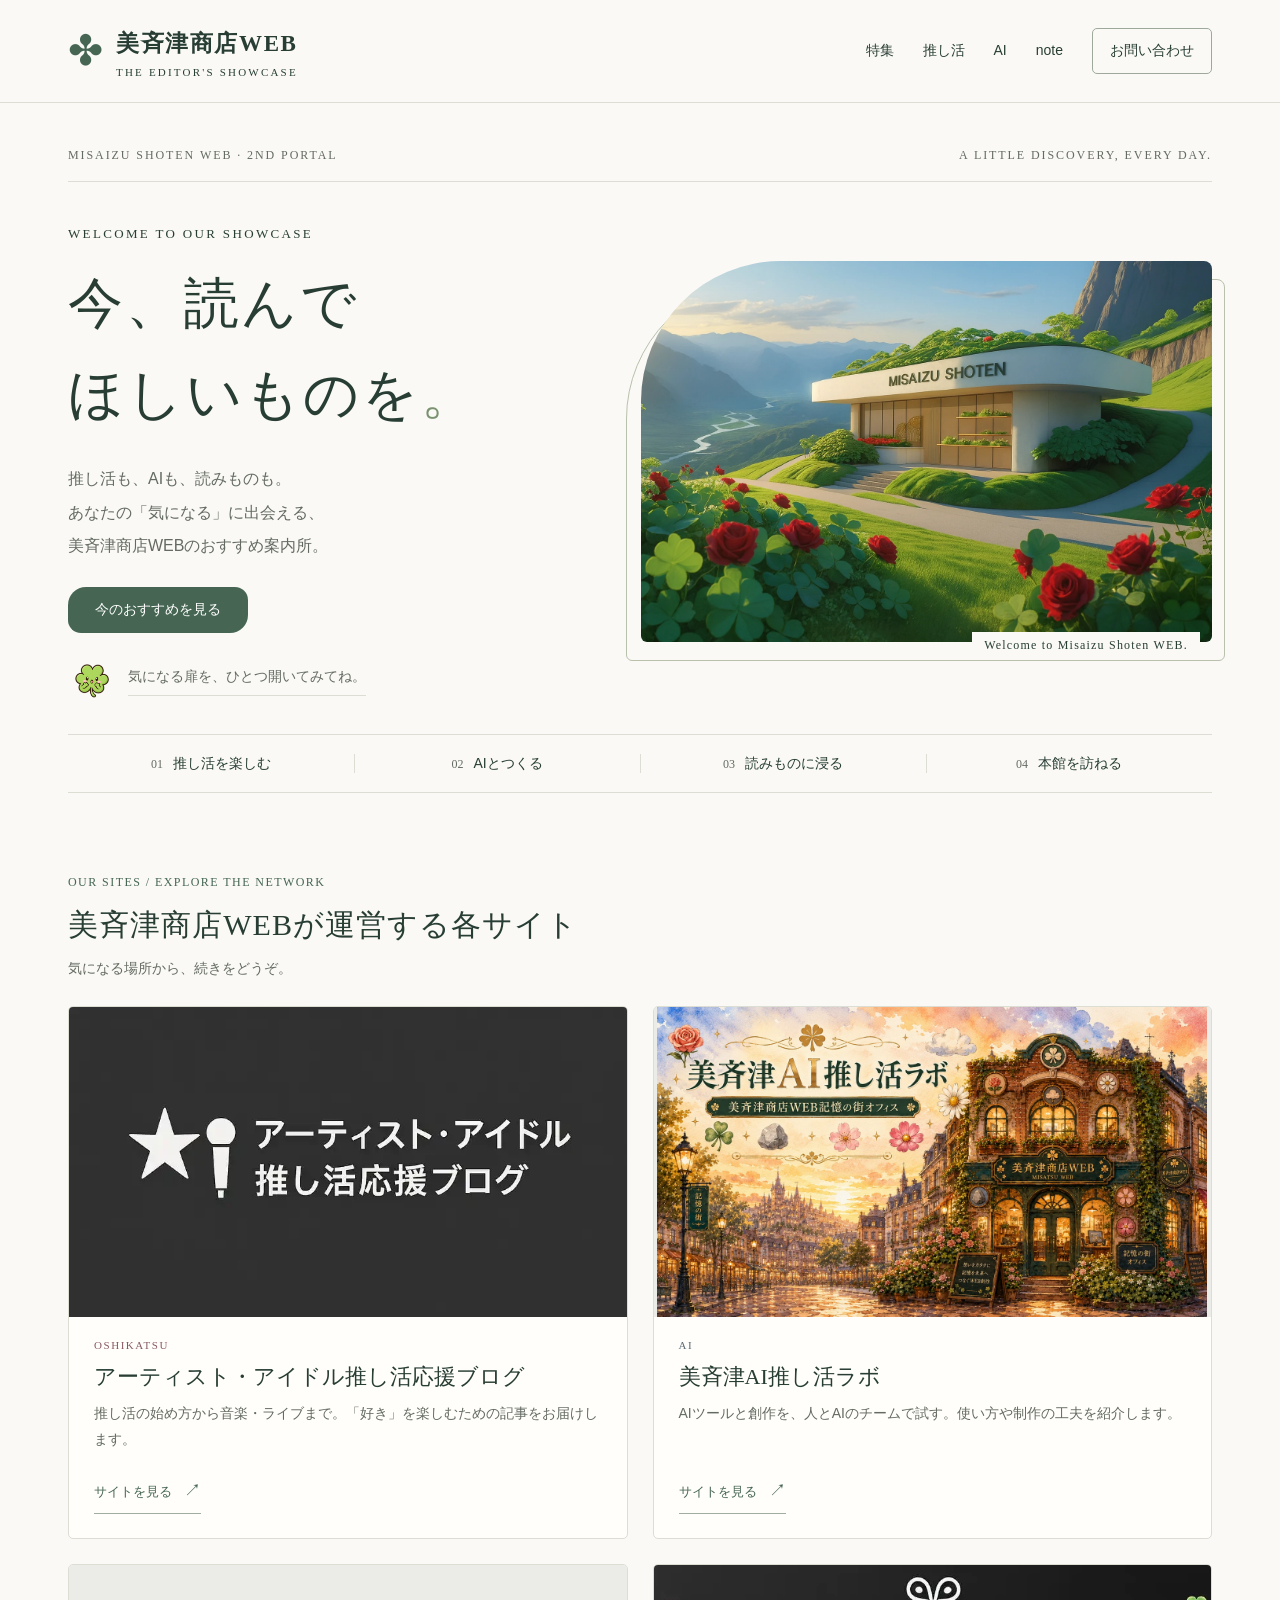
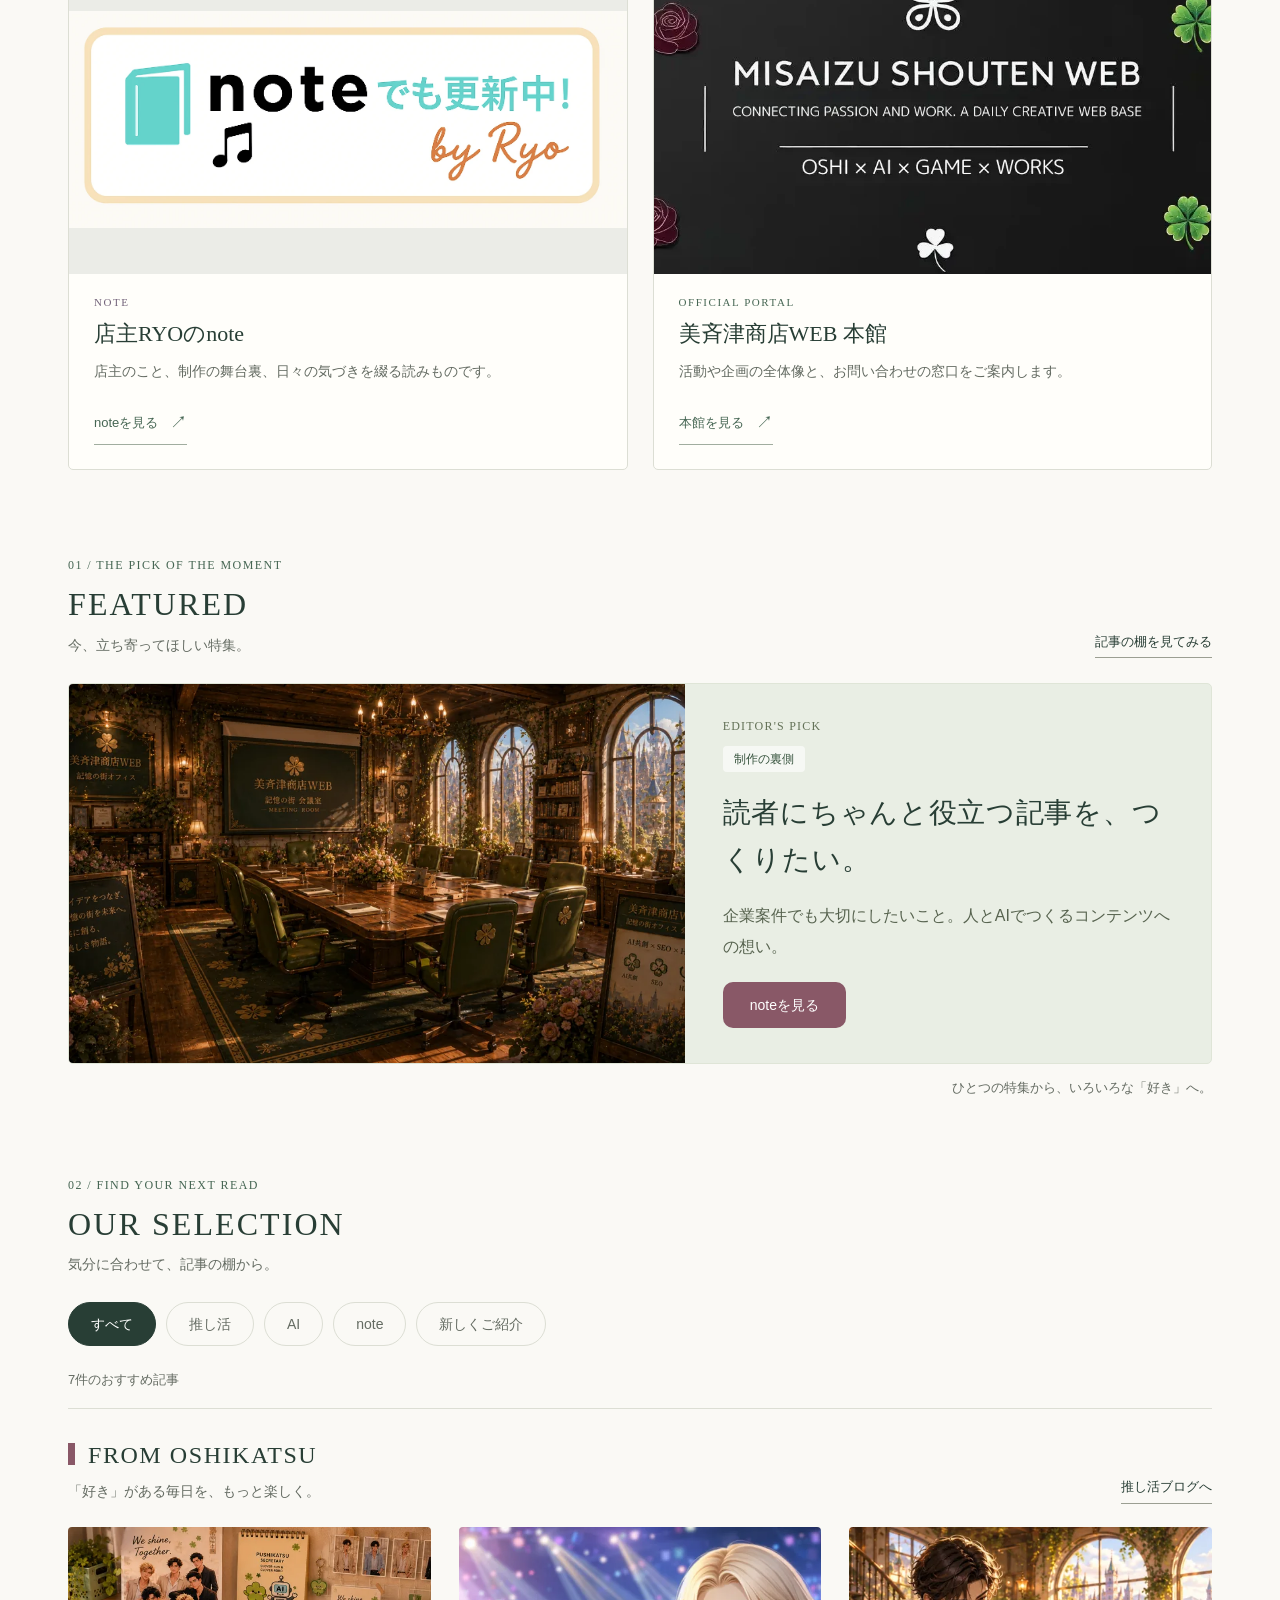
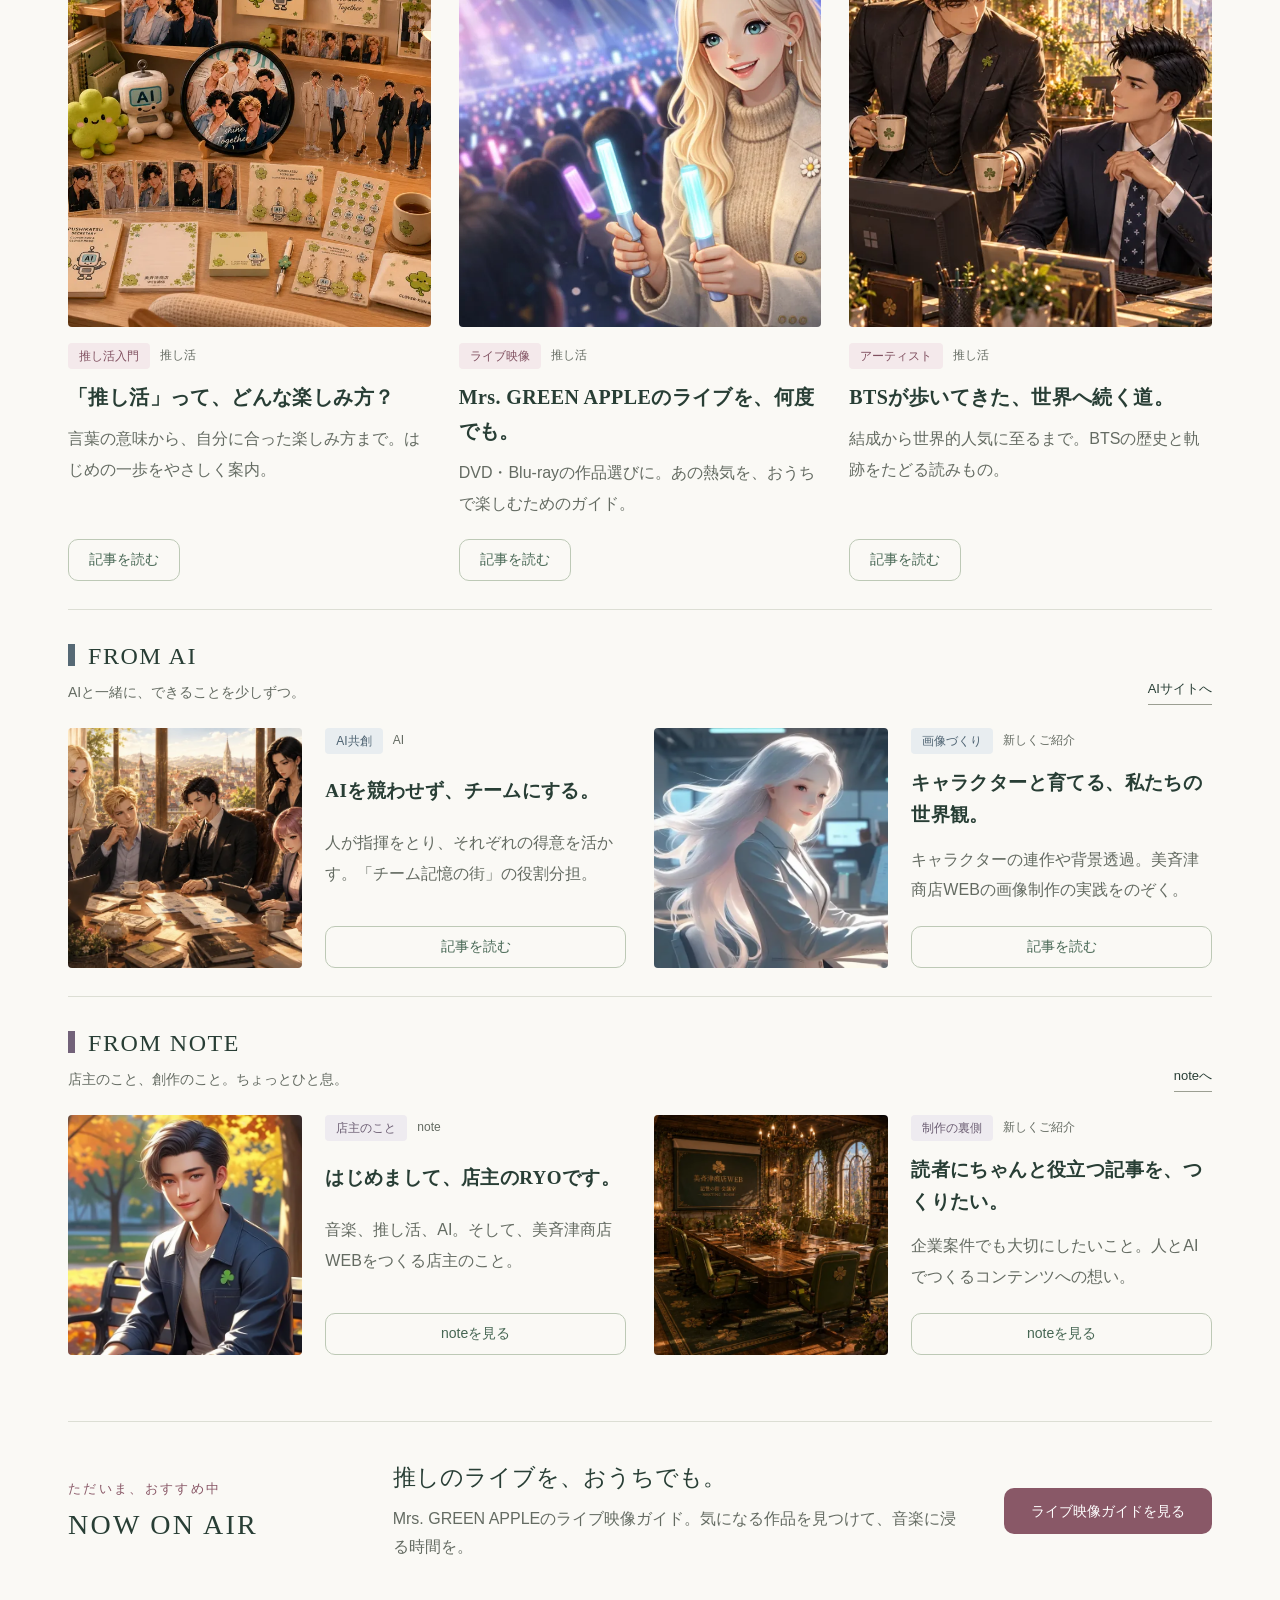
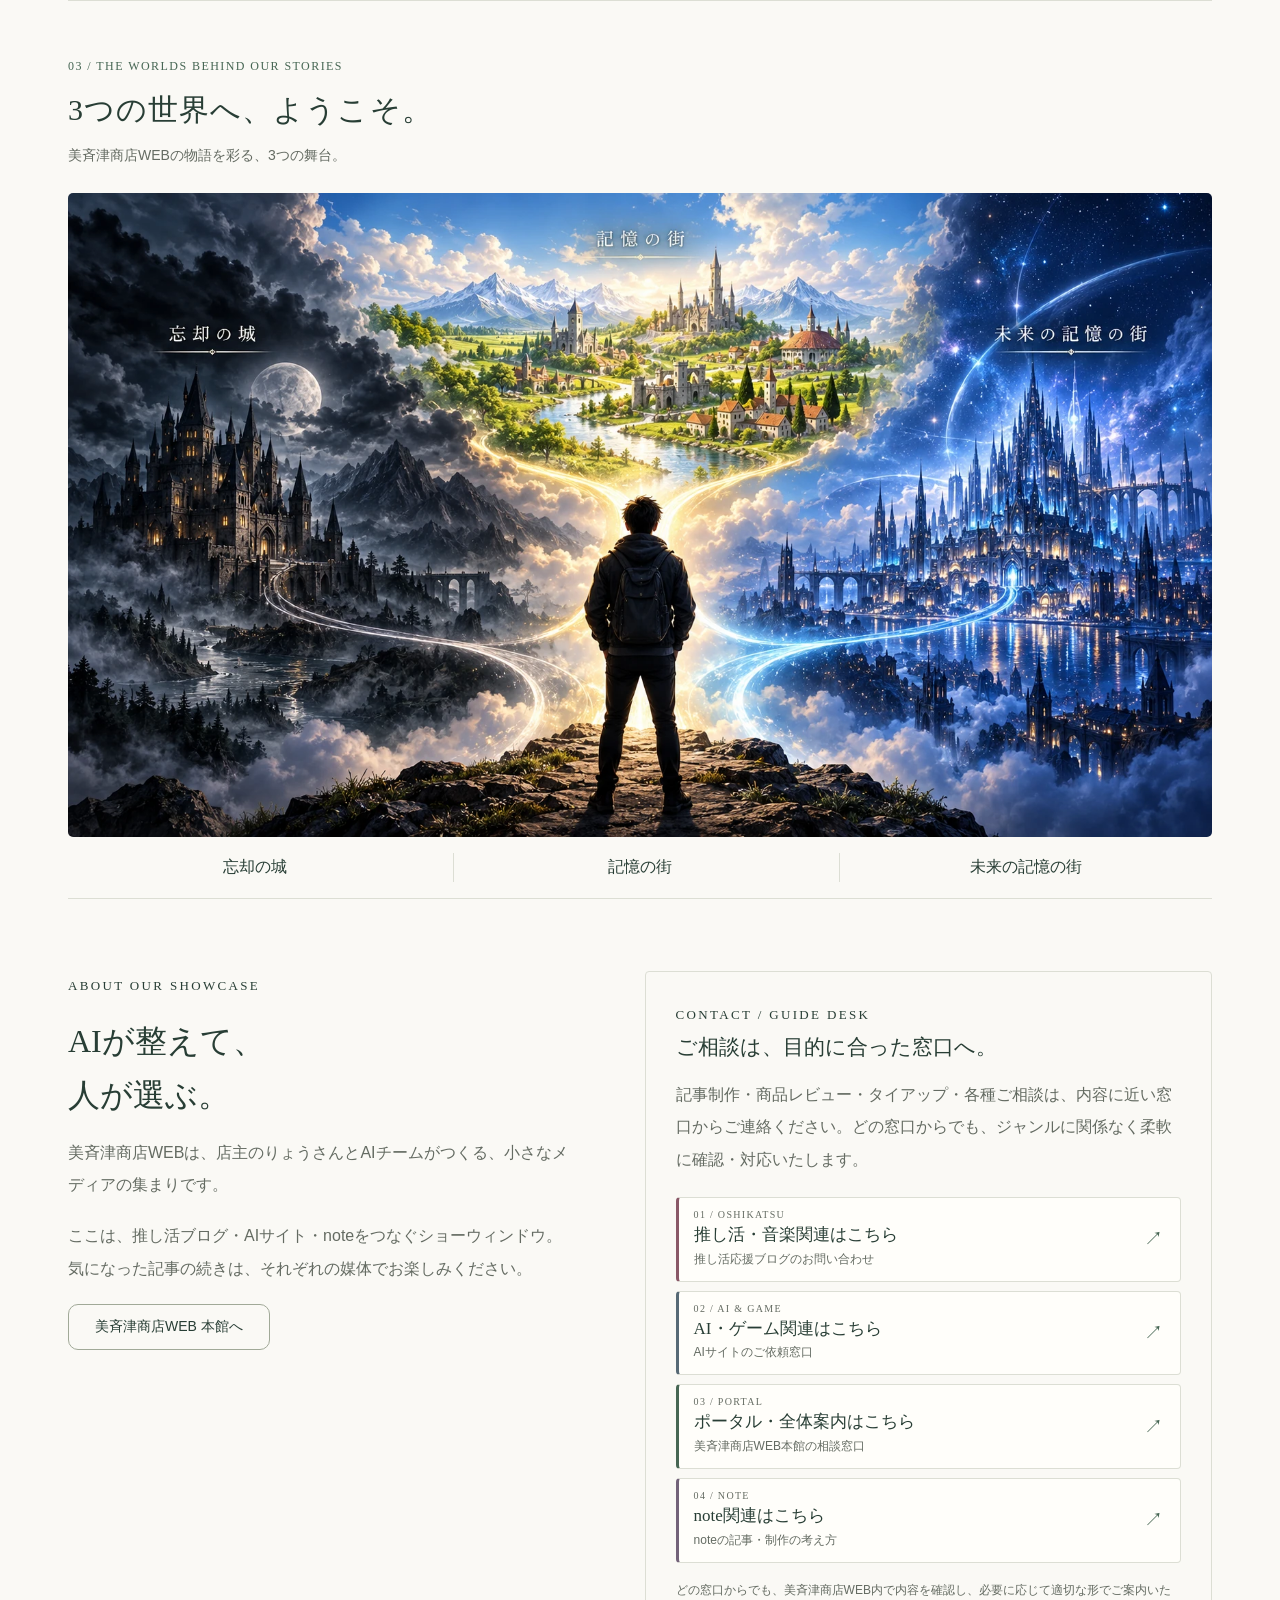
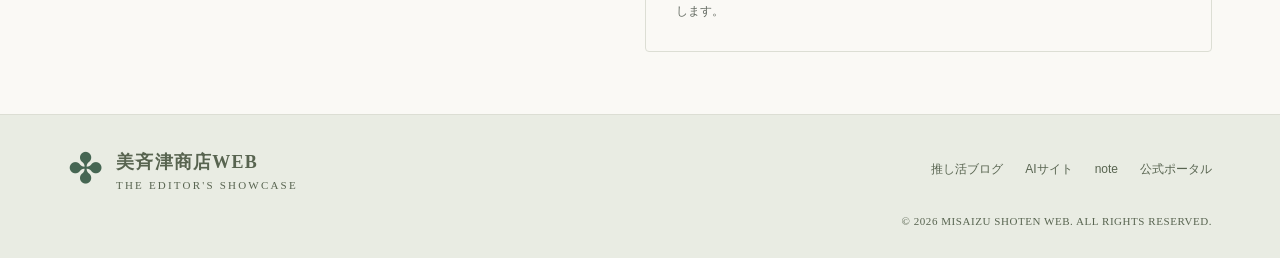
==== index.html @ 6b2ccd8f "Refresh stylesheet after SELECT update" ====
<!DOCTYPE html>
<html lang="ja"><head><meta charset="utf-8"><meta name="viewport" content="width=device-width,initial-scale=1"><title>美斉津商店WEB｜おすすめ案内所</title><meta name="description" content="推し活も、AIも、読みものも。美斉津商店WEBのおすすめ記事と特集を案内する、第2ポータルサイト。"><meta name="theme-color" content="#466653"><meta property="og:title" content="美斉津商店WEB｜おすすめ案内所"><meta property="og:description" content="今、読んでほしいものを。推し活・AI・noteをつなぐ、美斉津商店WEBのショーウィンドウ。"><meta property="og:type" content="website"><meta property="og:url" content="https://select.oshikatsuouenblog.com/"><link rel="canonical" href="https://select.oshikatsuouenblog.com/"><link rel="icon" type="image/svg+xml" href="data:image/svg+xml,%3Csvg%20xmlns%3D%22http%3A%2F%2Fwww.w3.org%2F2000%2Fsvg%22%20viewBox%3D%220%200%2040%2040%22%3E%3Crect%20width%3D%2240%22%20height%3D%2240%22%20rx%3D%229%22%20fill%3D%22%23466653%22%2F%3E%3Cg%20fill%3D%22%23ecf0cf%22%3E%3Ccircle%20cx%3D%2215%22%20cy%3D%2214%22%20r%3D%227%22%2F%3E%3Ccircle%20cx%3D%2225%22%20cy%3D%2214%22%20r%3D%227%22%2F%3E%3Ccircle%20cx%3D%2215%22%20cy%3D%2224%22%20r%3D%227%22%2F%3E%3Ccircle%20cx%3D%2225%22%20cy%3D%2224%22%20r%3D%227%22%2F%3E%3C%2Fg%3E%3Cpath%20d%3D%22M21%2024q7%208%201%2011%22%20stroke%3D%22%23ecf0cf%22%20stroke-width%3D%223%22%20fill%3D%22none%22%2F%3E%3C%2Fsvg%3E"><link rel="stylesheet" href="styles.css?v=20261012-1"><script defer src="app.js"></script><script defer src="schedule-engine.js"></script><script defer src="pickup.js"></script><script defer src="featured-schedule.js"></script></head>
<body><a class="skip" href="#main">本文へスキップ</a>
<header class="masthead"><div class="wrap header-inner"><a class="brand" href="#" aria-label="美斉津商店WEB おすすめ案内所 トップ"><span class="brand-mark" aria-hidden="true">✤</span><div><strong>美斉津商店WEB</strong><small>THE EDITOR'S SHOWCASE</small></div></a><nav class="nav" aria-label="メインナビゲーション"><a href="#featured">特集</a><a href="#oshi">推し活</a><a href="#ai">AI</a><a href="#note">note</a><a class="contact-nav" href="#contact">お問い合わせ</a></nav></div></header>
<main id="main"><div class="wrap">
<section class="hero" aria-labelledby="hero-title"><div class="issue"><span>MISAIZU SHOTEN WEB · 2ND PORTAL</span><span>A LITTLE DISCOVERY, EVERY DAY.</span></div>
 <div class="hero-grid"><div class="hero-copy"><span class="eyebrow">WELCOME TO OUR SHOWCASE</span><h1 id="hero-title">今、読んで<br>ほしいものを<span style="color:#7b9271">。</span></h1><p>推し活も、AIも、読みものも。<br>あなたの「気になる」に出会える、<br>美斉津商店WEBのおすすめ案内所。</p><a class="button green" href="#featured">今のおすすめを見る</a><div class="guide"><img src="assets/clover.webp" alt="案内役のクローバー" width="48" height="48"><span>気になる扉を、ひとつ開いてみてね。</span></div></div>
 <figure class="hero-art"><img src="assets/hero.webp" alt="緑豊かな丘に建つ美斉津商店WEBの建物。入口にはMISAIZU SHOTENの看板、手前にはクローバーと薔薇が広がる" width="1536" height="1024" fetchpriority="high"><figcaption>Welcome to Misaizu Shoten WEB.</figcaption></figure></div>
 <nav class="quicklinks" aria-label="媒体のおすすめへ"><a href="#oshi"><small>01</small>推し活を楽しむ</a><a href="#ai"><small>02</small>AIとつくる</a><a href="#note"><small>03</small>読みものに浸る</a><a href="https://misaizushoten.oshikatsuouenblog.com/"><small>04</small>本館を訪ねる</a></nav></section>
<section class="pickup section" id="pickup" aria-labelledby="pickup-title" hidden>
  <div class="section-head"><div><span class="section-index">NOW ON AIR / LIMITED FEATURE</span><h2 id="pickup-title">PICK UP</h2><p>期間限定の注目特集。</p></div></div>
  <div id="pickup-content"></div>
</section>
<section class="site-directory section" id="sites" aria-labelledby="sites-title">
  <div class="section-head"><div><span class="section-index">OUR SITES / EXPLORE THE NETWORK</span><h2 id="sites-title">美斉津商店WEBが運営する各サイト</h2><p>気になる場所から、続きをどうぞ。</p></div></div>
  <div class="site-directory-grid">
    <article class="site-card site-card-oshi"><a class="site-card-media" href="https://oshikatsuouenblog.com/" aria-label="アーティスト・アイドル推し活応援ブログへ"><img src="assets/site-oshikatsu.webp" alt="アーティスト・アイドル推し活応援ブログのロゴ" width="853" height="853" loading="lazy" decoding="async"></a><div class="site-card-body"><span class="site-card-kicker">OSHIKATSU</span><h3>アーティスト・アイドル推し活応援ブログ</h3><p>推し活の始め方から音楽・ライブまで。「好き」を楽しむための記事をお届けします。</p><a class="site-card-link" href="https://oshikatsuouenblog.com/">サイトを見る <span aria-hidden="true">↗</span></a></div></article>
    <article class="site-card site-card-ai"><a class="site-card-media" href="https://ai-tools.oshikatsuouenblog.com/" aria-label="美斉津AI推し活ラボへ"><img src="assets/site-ai.webp" alt="美斉津AI推し活ラボと記憶の街オフィスのイラスト" width="1400" height="788" loading="lazy" decoding="async"></a><div class="site-card-body"><span class="site-card-kicker">AI</span><h3>美斉津AI推し活ラボ</h3><p>AIツールと創作を、人とAIのチームで試す。使い方や制作の工夫を紹介します。</p><a class="site-card-link" href="https://ai-tools.oshikatsuouenblog.com/">サイトを見る <span aria-hidden="true">↗</span></a></div></article>
    <article class="site-card site-card-note"><a class="site-card-media" href="https://note.com/loyal_gnu2078" aria-label="店主RYOのnoteへ"><img src="assets/site-note.webp" alt="noteでも更新中と記された店主RYOのイラスト" width="1425" height="555" loading="lazy" decoding="async"></a><div class="site-card-body"><span class="site-card-kicker">NOTE</span><h3>店主RYOのnote</h3><p>店主のこと、制作の舞台裏、日々の気づきを綴る読みものです。</p><a class="site-card-link" href="https://note.com/loyal_gnu2078">noteを見る <span aria-hidden="true">↗</span></a></div></article>
    <article class="site-card site-card-portal"><a class="site-card-media" href="https://misaizushoten.oshikatsuouenblog.com/" aria-label="美斉津商店WEB本館へ"><img src="assets/site-portal.webp" alt="薔薇とクローバーをあしらった美斉津商店WEB本館のロゴ" width="1000" height="470" loading="lazy" decoding="async"></a><div class="site-card-body"><span class="site-card-kicker">OFFICIAL PORTAL</span><h3>美斉津商店WEB 本館</h3><p>活動や企画の全体像と、お問い合わせの窓口をご案内します。</p><a class="site-card-link" href="https://misaizushoten.oshikatsuouenblog.com/">本館を見る <span aria-hidden="true">↗</span></a></div></article>
  </div>
</section>
<section class="section" id="featured" aria-labelledby="featured-title"><div class="section-head"><div><span class="section-index">01 / THE PICK OF THE MOMENT</span><h2 id="featured-title">FEATURED</h2><p>今、立ち寄ってほしい特集。</p></div><a href="#articles">記事の棚を見てみる</a></div>
 <div id="feature-list"></div><p class="editor-line" id="feature-status" role="status">特集を読み込んでいます。</p>
 <p class="empty" id="feature-empty" hidden>今の特集は準備中です。記事の棚から、お気に入りを探してみてください。</p><noscript><p class="empty">日替わり特集を見るにはJavaScriptを有効にしてください。記事の棚はそのままご覧いただけます。</p></noscript><div class="editor-line">ひとつの特集から、いろいろな「好き」へ。</div></section>
<section class="catalog-top" id="articles" aria-labelledby="articles-title"><div class="section-head"><div><span class="section-index">02 / FIND YOUR NEXT READ</span><h2 id="articles-title">OUR SELECTION</h2><p>気分に合わせて、記事の棚から。</p></div></div><div class="filters" role="group" aria-label="記事の絞り込み"><button class="filter" data-filter="all" aria-pressed="true">すべて</button><button class="filter" data-filter="oshi" aria-pressed="false">推し活</button><button class="filter" data-filter="ai" aria-pressed="false">AI</button><button class="filter" data-filter="note" aria-pressed="false">note</button><button class="filter" data-filter="new" aria-pressed="false">新しくご紹介</button></div><p class="filter-result" id="result-count" aria-live="polite">7件のおすすめ記事</p><p class="empty" id="empty-state" hidden>この棚はただいま準備中です。「すべて」からほかの記事をご覧ください。</p><section class="media-section" data-media="oshi" id="oshi" aria-labelledby="heading-oshi">
 <div class="section-head"><div><h2 id="heading-oshi">FROM OSHIKATSU</h2><p>「好き」がある毎日を、もっと楽しく。</p></div><a href="https://oshikatsuouenblog.com/">推し活ブログへ</a></div>
 <div class="cards "><article class="card" data-card data-media="oshi" data-new="false" data-start="" data-end="" id="article-oshi-guide">
  <a class="card-image" href="https://oshikatsuouenblog.com/oshikatsu-guide/" tabindex="-1" aria-hidden="true"><img src="assets/oshi-guide.webp" alt="グッズや写真が丁寧に飾られた推し活の部屋のイラスト" width="680" height="400" loading="lazy" decoding="async"></a>
  <div class="card-meta"><span class="tag rose-tag">推し活入門</span><span>推し活</span></div>
  <h3><a href="https://oshikatsuouenblog.com/oshikatsu-guide/">「推し活」って、どんな楽しみ方？</a></h3><p>言葉の意味から、自分に合った楽しみ方まで。はじめの一歩をやさしく案内。</p>
  <a class="button" href="https://oshikatsuouenblog.com/oshikatsu-guide/" aria-label="「推し活」って、どんな楽しみ方？ — 記事を読む">記事を読む</a>
</article><article class="card" data-card data-media="oshi" data-new="false" data-start="" data-end="" id="article-live">
  <a class="card-image" href="https://oshikatsuouenblog.com/mrs-green-apple-dvd-blu-ray-guide/" tabindex="-1" aria-hidden="true"><img src="assets/live.webp" alt="ペンライトを持ってライブを楽しむ人物のイラスト" width="680" height="400" loading="lazy" decoding="async"></a>
  <div class="card-meta"><span class="tag rose-tag">ライブ映像</span><span>推し活</span></div>
  <h3><a href="https://oshikatsuouenblog.com/mrs-green-apple-dvd-blu-ray-guide/">Mrs. GREEN APPLEのライブを、何度でも。</a></h3><p>DVD・Blu-rayの作品選びに。あの熱気を、おうちで楽しむためのガイド。</p>
  <a class="button" href="https://oshikatsuouenblog.com/mrs-green-apple-dvd-blu-ray-guide/" aria-label="Mrs. GREEN APPLEのライブを、何度でも。 — 記事を読む">記事を読む</a>
</article><article class="card" data-card data-media="oshi" data-new="false" data-start="" data-end="" id="article-bts">
  <a class="card-image" href="https://oshikatsuouenblog.com/bts-history-timeline/" tabindex="-1" aria-hidden="true"><img src="assets/music.webp" alt="レコードのある部屋で音楽について語らう人物たちのイラスト" width="680" height="400" loading="lazy" decoding="async"></a>
  <div class="card-meta"><span class="tag rose-tag">アーティスト</span><span>推し活</span></div>
  <h3><a href="https://oshikatsuouenblog.com/bts-history-timeline/">BTSが歩いてきた、世界へ続く道。</a></h3><p>結成から世界的人気に至るまで。BTSの歴史と軌跡をたどる読みもの。</p>
  <a class="button" href="https://oshikatsuouenblog.com/bts-history-timeline/" aria-label="BTSが歩いてきた、世界へ続く道。 — 記事を読む">記事を読む</a>
</article></div></section><section class="media-section" data-media="ai" id="ai" aria-labelledby="heading-ai">
 <div class="section-head"><div><h2 id="heading-ai">FROM AI</h2><p>AIと一緒に、できることを少しずつ。</p></div><a href="https://ai-tools.oshikatsuouenblog.com/">AIサイトへ</a></div>
 <div class="cards two"><article class="card" data-card data-media="ai" data-new="false" data-start="" data-end="" id="article-ai-team">
  <a class="card-image" href="https://ai-tools.oshikatsuouenblog.com/2025/11/28/ai-team-hio/" tabindex="-1" aria-hidden="true"><img src="assets/ai-team.webp" alt="テーブルを囲んで話し合う記憶の街のチームのイラスト" width="680" height="400" loading="lazy" decoding="async"></a>
  <div class="card-meta"><span class="tag ai-tag">AI共創</span><span>AI</span></div>
  <h3><a href="https://ai-tools.oshikatsuouenblog.com/2025/11/28/ai-team-hio/">AIを競わせず、チームにする。</a></h3><p>人が指揮をとり、それぞれの得意を活かす。「チーム記憶の街」の役割分担。</p>
  <a class="button" href="https://ai-tools.oshikatsuouenblog.com/2025/11/28/ai-team-hio/" aria-label="AIを競わせず、チームにする。 — 記事を読む">記事を読む</a>
</article><article class="card" data-card data-media="ai" data-new="true" data-start="" data-end="" id="article-ai-create">
  <a class="card-image" href="https://ai-tools.oshikatsuouenblog.com/2026/09/09/gpt-image-2-5/" tabindex="-1" aria-hidden="true"><img src="assets/ai-create.webp" alt="青い光の差す制作室で作業する人物のイラスト" width="680" height="400" loading="lazy" decoding="async"></a>
  <div class="card-meta"><span class="tag ai-tag">画像づくり</span><span>新しくご紹介</span></div>
  <h3><a href="https://ai-tools.oshikatsuouenblog.com/2026/09/09/gpt-image-2-5/">キャラクターと育てる、私たちの世界観。</a></h3><p>キャラクターの連作や背景透過。美斉津商店WEBの画像制作の実践をのぞく。</p>
  <a class="button" href="https://ai-tools.oshikatsuouenblog.com/2026/09/09/gpt-image-2-5/" aria-label="キャラクターと育てる、私たちの世界観。 — 記事を読む">記事を読む</a>
</article></div></section><section class="media-section" data-media="note" id="note" aria-labelledby="heading-note">
 <div class="section-head"><div><h2 id="heading-note">FROM NOTE</h2><p>店主のこと、創作のこと。ちょっとひと息。</p></div><a href="https://note.com/loyal_gnu2078">noteへ</a></div>
 <div class="cards two"><article class="card" data-card data-media="note" data-new="false" data-start="" data-end="" id="article-note-ryo">
  <a class="card-image" href="https://note.com/loyal_gnu2078/n/n79fe534038a0" tabindex="-1" aria-hidden="true"><img src="assets/note-ryo.webp" alt="秋の並木道でひと息つく人物のイラスト" width="680" height="400" loading="lazy" decoding="async"></a>
  <div class="card-meta"><span class="tag note-tag">店主のこと</span><span>note</span></div>
  <h3><a href="https://note.com/loyal_gnu2078/n/n79fe534038a0">はじめまして、店主のRYOです。</a></h3><p>音楽、推し活、AI。そして、美斉津商店WEBをつくる店主のこと。</p>
  <a class="button" href="https://note.com/loyal_gnu2078/n/n79fe534038a0" aria-label="はじめまして、店主のRYOです。 — noteを見る">noteを見る</a>
</article><article class="card" data-card data-media="note" data-new="true" data-start="" data-end="" id="article-note-story">
  <a class="card-image" href="https://note.com/loyal_gnu2078/n/n1a6a9def1bc1" tabindex="-1" aria-hidden="true"><img src="assets/note-story.webp" alt="本と机が並ぶ、あたたかな光の制作室のイラスト" width="680" height="400" loading="lazy" decoding="async"></a>
  <div class="card-meta"><span class="tag note-tag">制作の裏側</span><span>新しくご紹介</span></div>
  <h3><a href="https://note.com/loyal_gnu2078/n/n1a6a9def1bc1">読者にちゃんと役立つ記事を、つくりたい。</a></h3><p>企業案件でも大切にしたいこと。人とAIでつくるコンテンツへの想い。</p>
  <a class="button" href="https://note.com/loyal_gnu2078/n/n1a6a9def1bc1" aria-label="読者にちゃんと役立つ記事を、つくりたい。 — noteを見る">noteを見る</a>
</article></div></section></section>
<section class="onair" id="on-air" aria-labelledby="onair-title" data-scheduled data-start="" data-end=""><div><span class="eyebrow">ただいま、おすすめ中</span><h2 id="onair-title">NOW ON AIR</h2></div><div><h3>推しのライブを、おうちでも。</h3><p>Mrs. GREEN APPLEのライブ映像ガイド。気になる作品を見つけて、音楽に浸る時間を。</p></div><a class="button rose" href="https://oshikatsuouenblog.com/mrs-green-apple-dvd-blu-ray-guide/">ライブ映像ガイドを見る</a></section>
<section class="worlds section" id="worlds" aria-labelledby="worlds-title"><div class="section-head"><div><span class="section-index">03 / THE WORLDS BEHIND OUR STORIES</span><h2 id="worlds-title">3つの世界へ、ようこそ。</h2><p>美斉津商店WEBの物語を彩る、3つの舞台。</p></div></div><figure class="worlds-figure"><img src="assets/three-worlds.webp" alt="左に月明かりに包まれた忘却の城、中央に光と緑あふれる記憶の街、右に青く輝く未来の記憶の街。3つの世界を見渡す人物が手前に立つ" width="1672" height="941" loading="lazy" decoding="async"><figcaption><span>忘却の城</span><span>記憶の街</span><span>未来の記憶の街</span></figcaption></figure></section>
<section class="about" id="about" aria-labelledby="about-title"><div><span class="eyebrow">ABOUT OUR SHOWCASE</span><h2 id="about-title">AIが整えて、<br>人が選ぶ。</h2><p>美斉津商店WEBは、店主のりょうさんとAIチームがつくる、小さなメディアの集まりです。</p><p>ここは、推し活ブログ・AIサイト・noteをつなぐショーウィンドウ。気になった記事の続きは、それぞれの媒体でお楽しみください。</p><a class="button outline" href="https://misaizushoten.oshikatsuouenblog.com/">美斉津商店WEB 本館へ</a></div><div class="about-contact" id="contact"><span class="eyebrow">CONTACT / GUIDE DESK</span><h3>ご相談は、目的に合った窓口へ。</h3><p>記事制作・商品レビュー・タイアップ・各種ご相談は、内容に近い窓口からご連絡ください。どの窓口からでも、ジャンルに関係なく柔軟に確認・対応いたします。</p>
<div class="contact-routes" aria-label="目的別のお問い合わせ先">
<a class="contact-route route-oshi" href="https://oshikatsuouenblog.com/for-inquiries-please-contact/"><span class="contact-route-kicker">01 / OSHIKATSU</span><strong>推し活・音楽関連はこちら</strong><small>推し活応援ブログのお問い合わせ</small><span class="contact-route-arrow" aria-hidden="true">↗</span></a>
<a class="contact-route route-ai" href="https://ai-tools.oshikatsuouenblog.com/%e3%81%8a%e4%bb%95%e4%ba%8b%e3%83%bb%e3%81%94%e4%be%9d%e9%a0%bc%e3%81%ab%e9%96%a2%e3%81%99%e3%82%8b%e3%81%8a%e5%95%8f%e3%81%84%e5%90%88%e3%82%8f%e3%81%9b/"><span class="contact-route-kicker">02 / AI &amp; GAME</span><strong>AI・ゲーム関連はこちら</strong><small>AIサイトのご依頼窓口</small><span class="contact-route-arrow" aria-hidden="true">↗</span></a>
<a class="contact-route route-portal" href="https://misaizushoten.oshikatsuouenblog.com/%e7%9b%b8%e8%ab%87%e3%81%99%e3%82%8b/"><span class="contact-route-kicker">03 / PORTAL</span><strong>ポータル・全体案内はこちら</strong><small>美斉津商店WEB本館の相談窓口</small><span class="contact-route-arrow" aria-hidden="true">↗</span></a>
<a class="contact-route route-note" href="https://note.com/loyal_gnu2078/n/n1a6a9def1bc1"><span class="contact-route-kicker">04 / NOTE</span><strong>note関連はこちら</strong><small>noteの記事・制作の考え方</small><span class="contact-route-arrow" aria-hidden="true">↗</span></a>
</div><p class="contact-note">どの窓口からでも、美斉津商店WEB内で内容を確認し、必要に応じて適切な形でご案内いたします。</p></div></section>
</div></main><footer class="footer"><div class="wrap"><div class="footer-inner"><a class="brand" href="#"><span class="brand-mark" aria-hidden="true">✤</span><div><strong>美斉津商店WEB</strong><small>THE EDITOR'S SHOWCASE</small></div></a><nav class="footer-links" aria-label="運営媒体"><a href="https://oshikatsuouenblog.com/">推し活ブログ</a><a href="https://ai-tools.oshikatsuouenblog.com/">AIサイト</a><a href="https://note.com/loyal_gnu2078">note</a><a href="https://misaizushoten.oshikatsuouenblog.com/">公式ポータル</a></nav></div><p class="copyright">© 2026 MISAIZU SHOTEN WEB. ALL RIGHTS RESERVED.</p></div></footer></body></html>
---- styles.css ----
@charset "UTF-8";
:root{--paper:#faf9f5;--ink:#283e35;--muted:#646b62;--green:#466653;--line:#dcded4;--rose:#895867;--blue:#566975;--purple:#726279;--serif:"Yu Mincho","Hiragino Mincho ProN",serif;--sans:"Yu Gothic","Hiragino Kaku Gothic ProN",Meiryo,sans-serif}*{box-sizing:border-box}html{scroll-behavior:smooth;scroll-padding-top:110px}body{margin:0;background:var(--paper);color:var(--ink);font-family:var(--sans);font-size:16px;line-height:1.8}a{color:inherit;text-decoration:none}button{font:inherit;cursor:pointer}img{display:block;max-width:100%}a,button{-webkit-tap-highlight-color:transparent}a:focus-visible,button:focus-visible{outline:3px solid var(--rose);outline-offset:5px}a:hover{color:var(--rose)}.wrap{max-width:1240px;margin:auto;padding:0 48px}.skip{position:fixed;left:16px;top:-100px;z-index:20;background:white;padding:8px 20px}.skip:focus{top:10px}.eyebrow{font-family:Georgia,serif;font-size:13px;letter-spacing:.18em;font-weight:normal}.masthead{border-bottom:1px solid var(--line);background:var(--paper)}.header-inner{min-height:102px;display:flex;align-items:center;justify-content:space-between;gap:30px}.brand{display:flex;align-items:center;gap:13px;flex-shrink:0}.brand-mark{font:42px Georgia;color:var(--green);line-height:1}.brand strong{font-family:var(--serif);font-size:23px;letter-spacing:.07em}.brand small{display:block;font-family:Georgia,serif;font-size:11px;letter-spacing:.2em;line-height:1.3}.nav{display:flex;align-items:center;gap:29px;font-size:14px}.nav a{padding:12px 0;white-space:nowrap}.nav .contact-nav{border:1px solid #9ea99b;border-radius:5px;padding:9px 17px}.hero{padding-top:42px;padding-bottom:40px}.issue{display:flex;justify-content:space-between;align-items:center;border-bottom:1px solid var(--line);padding-bottom:14px;font-family:Georgia,serif;font-size:12px;letter-spacing:.16em;color:var(--muted)}.hero-grid{display:grid;grid-template-columns:1fr 1.14fr;gap:44px;align-items:center;padding:37px 0 30px}.hero h1{font-family:var(--serif);font-weight:500;font-size:clamp(36px,4.3vw,56px);line-height:1.65;letter-spacing:.05em;margin:12px 0 21px}.hero h1 em{font-style:normal;color:#688066}.hero-copy>p{font-size:15px;line-height:2.1;margin:0 0 24px;color:var(--muted)}.button{display:inline-flex;min-height:46px;align-items:center;justify-content:center;padding:10px 26px;border:1px solid transparent;border-radius:10px;font-size:14px;line-height:1.5;transition:background .18s,transform .18s}.button:hover{transform:translateY(-2px)}.green{background:var(--green);color:#fff;border-radius:18px 13px 18px 13px}.green:hover{color:#fff;background:#304c3a}.rose{background:var(--rose);color:#fff}.rose:hover{color:white;background:#704350}.outline{border-color:#a1a998;background:transparent}.hero-art{position:relative;margin:0;padding:0 0 19px 15px}.hero-art:before{content:"";position:absolute;inset:18px -13px 0 0;border:1px solid #b9c1ac;border-radius:140px 8px 6px 6px;z-index:-1}.hero-art>img{width:100%;height:337px;object-fit:cover;object-position:55% center;border-radius:140px 8px 6px 6px}.hero-art figcaption{position:absolute;bottom:1px;right:12px;padding:3px 12px;background:var(--paper);font-family:Georgia,serif;font-size:12px;letter-spacing:.1em}.guide{display:flex;align-items:center;gap:12px;margin-top:23px;font-size:13px;color:var(--muted)}.guide img{width:48px;height:48px;object-fit:contain}.guide span{border-bottom:1px solid var(--line);padding-bottom:6px}.quicklinks{display:grid;grid-template-columns:repeat(4,1fr);border-top:1px solid var(--line);border-bottom:1px solid var(--line)}.quicklinks a{padding:16px 12px;text-align:center;font-size:14px;position:relative}.quicklinks a+a:before{content:"";position:absolute;left:0;top:19px;bottom:19px;border-left:1px solid var(--line)}.quicklinks small{margin-right:10px;font:12px Georgia;color:var(--muted)}section{scroll-margin-top:28px}.section{padding-top:58px;padding-bottom:14px}.section-head{display:flex;justify-content:space-between;align-items:end;gap:20px;margin-bottom:25px}.section-head h2{font-family:Georgia,serif;font-weight:400;letter-spacing:.065em;line-height:1.2;font-size:32px;margin:0 0 9px}.section-head p{font-size:14px;color:var(--muted);margin:0}.section-head>a{font-size:13px;border-bottom:1px solid #9b9f92;padding-bottom:4px;flex-shrink:0}.section-index{font:12px Georgia;color:var(--green);display:block;letter-spacing:.12em;margin-bottom:12px}.feature{display:grid;grid-template-columns:1.17fr 1fr;background:#e9eee4;border:1px solid #dfe5d7;border-radius:5px;overflow:hidden}.feature-photo{height:100%;min-height:315px;width:100%;object-fit:cover}.feature-copy{padding:35px 38px;align-self:center}.tag{display:inline-block;padding:3px 11px;border-radius:4px;font-size:12px;line-height:1.7;color:#36533d;background:#e8eee3}.tag.rose-tag{color:#805060;background:#f4e9eb}.tag.ai-tag{color:#4d6271;background:#e8edf0}.tag.note-tag{color:#6b5d72;background:#eeebf0}.feature .tag{background:#fff9}.feature h3{font-family:var(--serif);font-size:28px;font-weight:500;line-height:1.7;letter-spacing:.025em;margin:16px 0}.feature p{color:#57634f;font-size:14px;line-height:1.95;margin:0 0 20px}.feature-meta{font:12px Georgia;color:#647258;letter-spacing:.1em;margin-bottom:10px}.editor-line{font-size:13px;color:var(--muted);padding-top:12px;text-align:right}.catalog-top{padding-top:64px}.filters{display:flex;gap:10px;flex-wrap:wrap;margin-bottom:22px}.filter{min-height:44px;padding:8px 22px;border-radius:30px;border:1px solid var(--line);color:var(--muted);background:none;font-size:14px}.filter[aria-pressed=true]{background:var(--ink);border-color:var(--ink);color:white}.filter:hover{border-color:var(--green)}.filter-result{font-size:13px;color:var(--muted);margin:0 0 16px}.media-section{padding-top:32px;padding-bottom:28px;border-top:1px solid var(--line)}.media-section .section-head{margin-bottom:23px}.media-section .section-head h2{font-size:24px}.media-section .section-head h2:before{content:"";display:inline-block;width:7px;height:22px;background:var(--rose);margin-right:13px;vertical-align:-2px}.media-section[data-media=ai] h2:before{background:var(--blue)}.media-section[data-media=note] h2:before{background:var(--purple)}.cards{display:grid;grid-template-columns:repeat(3,1fr);gap:28px}.cards.two{grid-template-columns:repeat(2,1fr)}.card{display:flex;flex-direction:column;min-width:0}.card-image{overflow:hidden;border-radius:4px;background:#e4e8df;margin-bottom:16px}.card-image img{width:100%;aspect-ratio:1.7;object-fit:cover;transition:transform .4s}.card:hover .card-image img{transform:scale(1.035)}.card-meta{display:flex;align-items:center;gap:10px;color:var(--muted);font-size:12px}.card h3{font-family:var(--serif);font-weight:600;font-size:20px;line-height:1.7;letter-spacing:.02em;margin:11px 0 10px}.card p{font-size:14px;color:var(--muted);line-height:1.9;margin:0 0 20px}.card .button{align-self:start;margin-top:auto;background:transparent;border-color:#bdc9b6;color:var(--green);min-height:42px;font-size:13px;padding:9px 20px}.card .button:hover{background:#e9eee4}.cards.two .card{display:grid;grid-template-columns:42% 1fr;gap:0 23px}.cards.two .card-image{grid-row:1/5;margin-bottom:0;height:100%;min-height:240px}.cards.two .card-image img{height:100%;aspect-ratio:auto}.cards.two .card-meta{align-self:start}.cards.two .card h3{font-size:19px;margin:9px 0}.cards.two .card p{font-size:13px;margin-bottom:13px}.onair{margin-top:38px;padding-top:38px;padding-bottom:38px;border-top:1px solid var(--line);border-bottom:1px solid var(--line);display:grid;grid-template-columns:.7fr 1.4fr auto;gap:38px;align-items:center}.onair h2{font:28px Georgia;letter-spacing:.08em;margin:7px 0}.onair .eyebrow{color:var(--rose)}.onair h3{font:500 23px/1.6 var(--serif);margin:0 0 8px}.onair p{font-size:14px;color:var(--muted);margin:0}.about{padding:66px 0 62px;display:grid;grid-template-columns:1fr 1.12fr;gap:70px}.about h2{font:32px/1.7 var(--serif);font-weight:500;margin:14px 0}.about p{font-size:14px;line-height:2.05;color:var(--muted);margin:0 0 18px}.about-contact{padding:28px 30px;border:1px solid var(--line);border-radius:4px}.about-contact h3{font:500 21px/1.8 var(--serif);margin:0 0 12px}.about-actions{display:flex;gap:12px;flex-wrap:wrap}.about-actions .button{padding:10px 18px}.footer{background:#e9ece3;border-top:1px solid var(--line);padding:31px 0;color:#586450}.footer-inner{display:flex;justify-content:space-between;gap:24px;align-items:center}.footer .brand strong{font-size:18px}.footer-links{display:flex;gap:22px;font-size:12px;flex-wrap:wrap}.copyright{font:11px Georgia;letter-spacing:.05em;margin:22px 0 0;text-align:right}.empty{padding:25px;background:#edf0e8;color:var(--muted);border-radius:4px}[hidden]{display:none!important}@media(min-width:1500px){.wrap{max-width:1320px}.hero-art>img{height:365px}.hero h1{font-size:57px}}@media(max-width:1000px){.wrap{padding:0 30px}.nav{gap:20px}.nav a:nth-child(4){display:none}.hero-grid{gap:25px;grid-template-columns:1fr 1fr}.hero h1{font-size:38px}.hero-art>img{height:310px}.feature-copy{padding:26px}.cards{gap:20px}.cards.two .card{display:flex}.cards.two .card-image{height:auto;min-height:0;margin-bottom:15px}.cards.two .card-image img{aspect-ratio:1.7;height:auto}.onair{grid-template-columns:.7fr 1.3fr;gap:20px}.onair .button{grid-column:2;justify-self:start}.about{gap:35px}.footer-inner{align-items:start}}@media(max-width:700px){html{scroll-padding-top:20px}.wrap{padding:0 22px}.header-inner{min-height:88px;display:block;padding-top:18px;padding-bottom:12px}.brand strong{font-size:20px}.brand-mark{font-size:35px}.brand small{font-size:10px}.nav{margin-top:15px;justify-content:space-between;gap:12px;font-size:13px}.nav a{padding:3px 0}.nav a:nth-child(4){display:block}.nav .contact-nav{display:none}.hero{padding-top:23px}.issue{font-size:10px;letter-spacing:.08em}.hero-grid{grid-template-columns:1fr;padding:25px 0 27px;gap:28px}.hero h1{font-size:38px;line-height:1.55;margin-top:10px;margin-bottom:17px}.hero-copy>p{font-size:14px;margin-bottom:20px}.hero-copy .eyebrow{font-size:11px}.guide{margin-top:19px;font-size:12px}.guide img{width:38px;height:38px}.hero-art{margin-right:9px;padding-left:8px}.hero-art>img{height:245px;border-top-left-radius:90px}.hero-art:before{border-top-left-radius:90px;right:-9px}.hero-art figcaption{font-size:10px}.quicklinks{grid-template-columns:repeat(2,1fr)}.quicklinks a{font-size:13px;padding:12px 8px}.quicklinks a:nth-child(3),.quicklinks a:nth-child(4){border-top:1px solid var(--line)}.quicklinks a:nth-child(3):before{display:none}.section{padding-top:36px}.section-head{gap:12px;margin-bottom:19px;align-items:center}.section-head h2{font-size:26px}.section-head p{font-size:12px}.section-head>a{font-size:12px;max-width:110px;text-align:right}.section-index{font-size:11px;margin-bottom:9px}.feature{grid-template-columns:1fr}.feature-photo{min-height:0;height:220px}.feature-copy{padding:25px}.feature h3{font-size:25px;margin:12px 0}.feature p{font-size:14px}.editor-line{text-align:left;font-size:11px}.catalog-top{padding-top:40px}.filters{gap:7px;margin-bottom:15px}.filter{padding:8px 15px;font-size:13px}.media-section{padding:26px 0}.media-section .section-head h2{font-size:21px}.media-section .section-head p{font-size:12px}.cards,.cards.two{grid-template-columns:1fr;gap:31px}.card{padding-bottom:24px;border-bottom:1px solid var(--line)}.card:last-child{padding-bottom:0;border-bottom:0}.card h3{font-size:21px}.cards.two .card h3{font-size:21px}.card p,.cards.two .card p{font-size:14px}.card-image img{aspect-ratio:1.8}.card .button{min-height:44px}.onair{grid-template-columns:1fr;gap:18px;margin-top:14px;padding:29px 0}.onair .button{grid-column:1}.onair h2{font-size:25px}.onair h3{font-size:22px}.about{grid-template-columns:1fr;gap:22px;padding:40px 0}.about h2{font-size:28px}.about-contact{padding:23px}.about-actions{flex-direction:column}.footer-inner{flex-direction:column;gap:24px}.copyright{text-align:left;font-size:10px}.footer-links{gap:16px}}@media(prefers-reduced-motion:reduce){html{scroll-behavior:auto}*,*:before,*:after{transition:none!important}}

/* 読みものの紹介文はスマホでも読みやすい大きさに。 */
.hero-copy>p,.feature p,.card p,.cards.two .card p,.onair p,.about p{font-size:16px}.card .button,.cards.two .card .button{font-size:14px}.guide,.section-head p{font-size:14px}@media(max-width:700px){.issue{gap:12px}.issue span:last-child{text-align:right}.card p,.cards.two .card p,.feature p,.hero-copy>p{font-size:16px}}
/* 指定ビジュアルは縦横比を保ち、建物と3つの世界の全景を表示。 */
.hero-art>img{height:auto;aspect-ratio:3/2;object-fit:contain}
.worlds{padding-top:58px;padding-bottom:6px}
.worlds .section-head h2{font-family:var(--serif);font-size:30px;line-height:1.6;letter-spacing:.035em}
.worlds-figure{margin:0}
.worlds-figure>img{width:100%;height:auto;border-radius:5px}
.worlds-figure figcaption{display:grid;grid-template-columns:repeat(3,1fr);padding:16px 0;border-bottom:1px solid var(--line);gap:12px;text-align:center;font-family:var(--serif);font-size:16px}
.worlds-figure figcaption span+span{border-left:1px solid var(--line)}
@media(max-width:700px){.worlds{padding-top:37px}.worlds .section-head h2{font-size:25px}.worlds-figure figcaption{font-size:14px;gap:5px;padding:13px 0}.worlds .section-head p{font-size:14px}}

/* Overlapping scheduled features retain the existing card layout. */
#feature-list .feature + .feature{margin-top:24px}

/* The four home sites share SELECT's editorial spacing and quiet accent colors. */
.site-directory{padding-top:42px;padding-bottom:30px}
.site-directory .section-head h2{font-family:var(--serif);font-size:30px;letter-spacing:.035em;line-height:1.5}
.site-directory-grid{display:grid;grid-template-columns:repeat(2,minmax(0,1fr));gap:25px}
.site-card{min-width:0;display:flex;flex-direction:column;overflow:hidden;border:1px solid var(--line);border-radius:5px;background:#fffefa}
.site-card-media{display:block;aspect-ratio:1.8;overflow:hidden;background:#ebece7}
.site-card-media img{width:100%;height:100%;object-fit:contain;transition:transform .3s ease}
.site-card-oshi .site-card-media img,.site-card-portal .site-card-media img{object-fit:cover;object-position:center}
.site-card:hover .site-card-media img{transform:scale(1.02)}
.site-card-body{display:flex;flex:1;flex-direction:column;padding:22px 25px 24px}
.site-card-kicker{font:11px Georgia,serif;letter-spacing:.14em;color:var(--green)}
.site-card-oshi .site-card-kicker{color:var(--rose)}
.site-card-ai .site-card-kicker{color:var(--blue)}
.site-card-note .site-card-kicker{color:var(--purple)}
.site-card h3{font:500 22px/1.55 var(--serif);margin:9px 0 7px}
.site-card p{font-size:14px;line-height:1.85;color:var(--muted);margin:0 0 17px}
.site-card-link{align-self:flex-start;min-height:44px;display:inline-flex;align-items:center;gap:12px;margin-top:auto;border-bottom:1px solid #a1ad9f;font-size:13px;color:var(--green)}
.site-card-link span{font-size:17px}
@media(max-width:700px){.site-directory{padding-top:38px;padding-bottom:10px}.site-directory .section-head h2{font-size:24px}.site-directory-grid{grid-template-columns:1fr;gap:20px}.site-card-body{padding:18px 20px 21px}.site-card h3{font-size:21px}.site-card p{font-size:15px}.site-card-media{aspect-ratio:1.75}}
@media(prefers-reduced-motion:reduce){.site-card-media img{transition:none}}

/* A short-lived editorial highlight directly below the introduction. */
.pickup{padding-top:44px;padding-bottom:18px}
.pickup-card{display:grid;grid-template-columns:1.12fr 1fr;align-items:center;overflow:hidden;border:1px solid #dedbd0;border-radius:5px;background:#f2efe8}
.pickup-media{display:block;min-width:0;align-self:stretch;background:#e9e1d5}
.pickup-media img{width:100%;height:100%;object-fit:contain;aspect-ratio:780/408}
.pickup-copy{padding:28px 35px}
.pickup-kicker{display:block;color:var(--rose);font:12px Georgia,serif;letter-spacing:.16em}
.pickup-copy h3{font:500 28px/1.55 var(--serif);margin:12px 0}
.pickup-copy p{font-size:15px;line-height:1.9;color:var(--muted);margin:0 0 10px}
.pickup-until{display:block;margin-bottom:20px;font-size:13px;color:var(--rose)}
/* The four contact routes remain readable within the existing ABOUT panel. */
.contact-routes{display:grid;gap:9px;margin-top:20px}
.contact-route{position:relative;display:block;padding:11px 44px 12px 15px;border:1px solid var(--line);border-left:3px solid var(--green);border-radius:4px;background:#fffefa}
.contact-route:hover{background:#f3f5f0}
.contact-route-kicker{display:block;font:10px Georgia,serif;letter-spacing:.13em;color:var(--muted)}
.contact-route strong{display:block;margin:2px 0;font:500 17px/1.5 var(--serif)}
.contact-route small{display:block;color:var(--muted);font-size:12px;line-height:1.6}
.contact-route-arrow{position:absolute;right:17px;top:50%;transform:translateY(-50%);font-size:19px;color:var(--green)}
.route-oshi{border-left-color:var(--rose)}.route-ai{border-left-color:var(--blue)}.route-note{border-left-color:var(--purple)}
.about-contact .contact-note{margin:17px 0 0;font-size:12px;line-height:1.8}
@media(max-width:700px){.pickup{padding-top:33px;padding-bottom:8px}.pickup-card{grid-template-columns:1fr}.pickup-media img{height:auto}.pickup-copy{padding:24px 22px 25px}.pickup-copy h3{font-size:24px}.pickup-copy p{font-size:15px}.contact-routes{margin-top:17px}.contact-route strong{font-size:17px}}

.about-contact{scroll-margin-top:24px}
@media(max-width:700px){.nav .contact-nav{display:block;border:0;padding:3px 0;font-size:12px}}
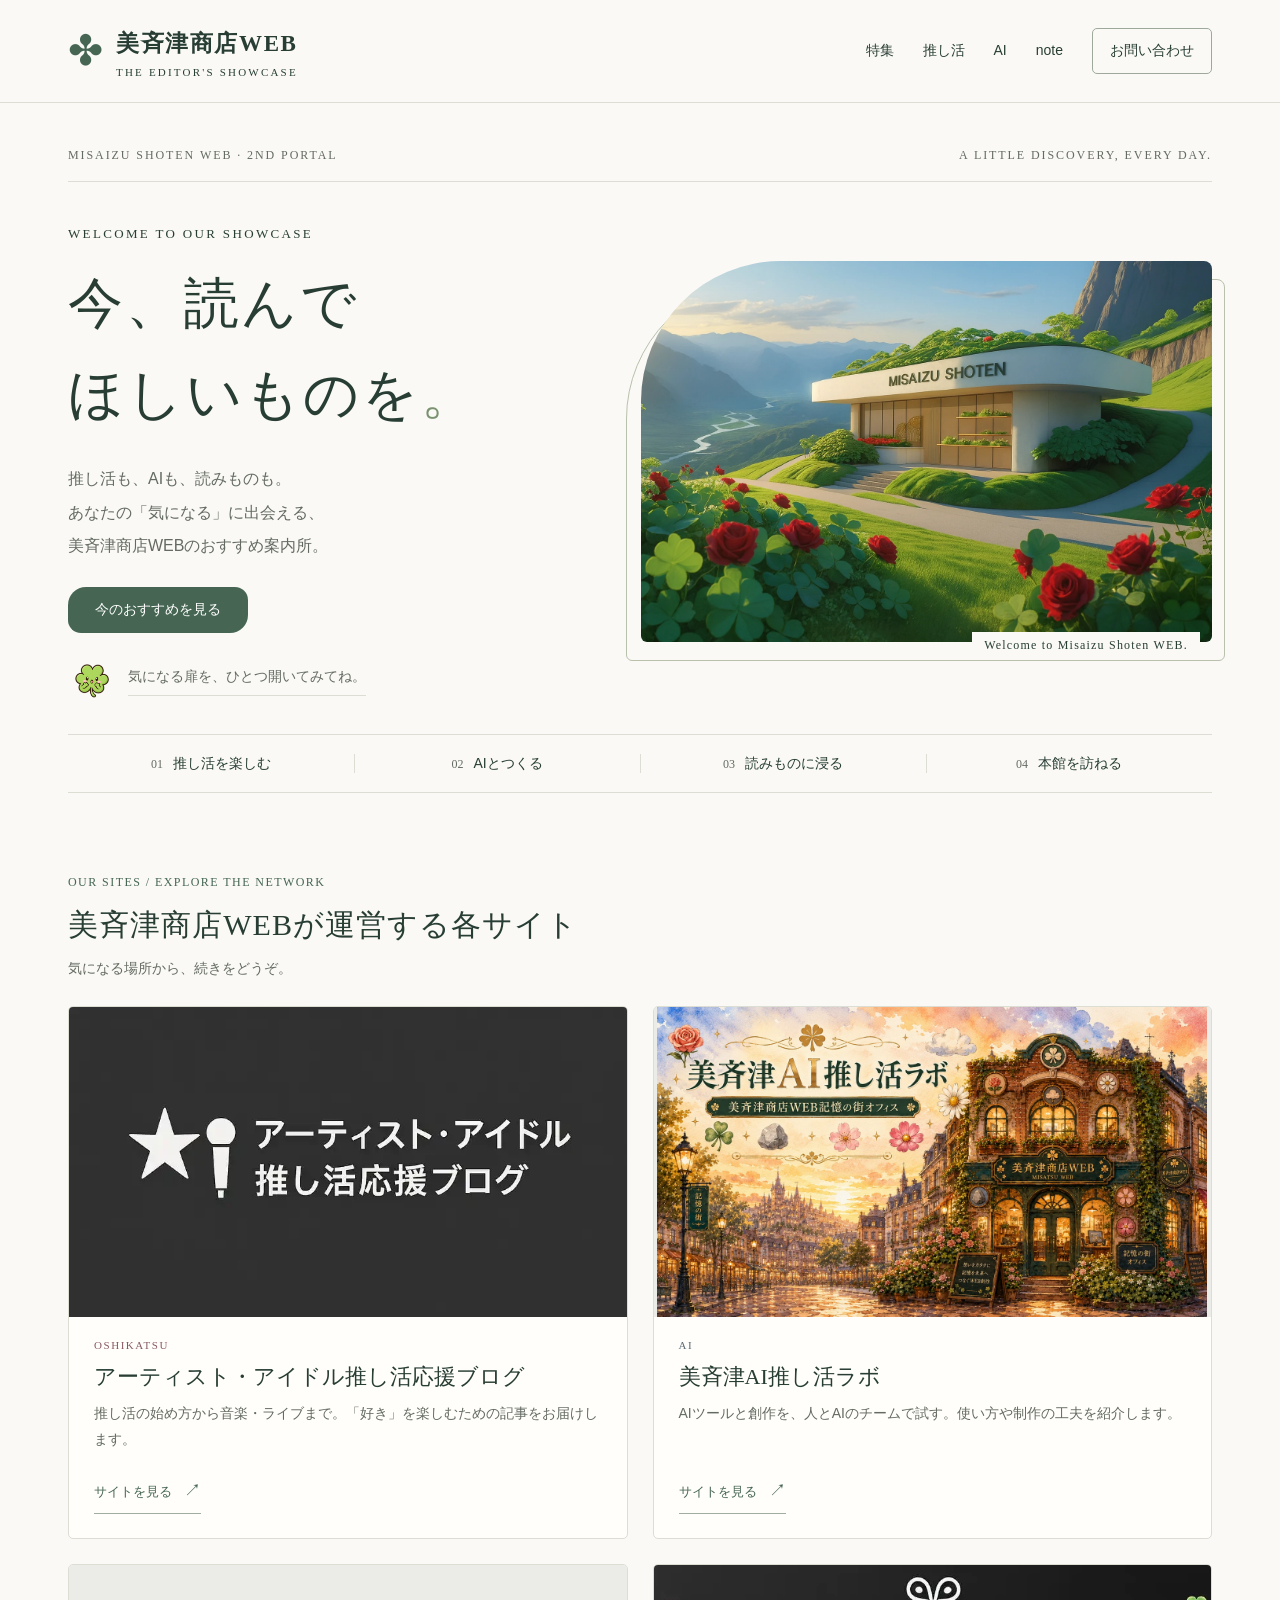
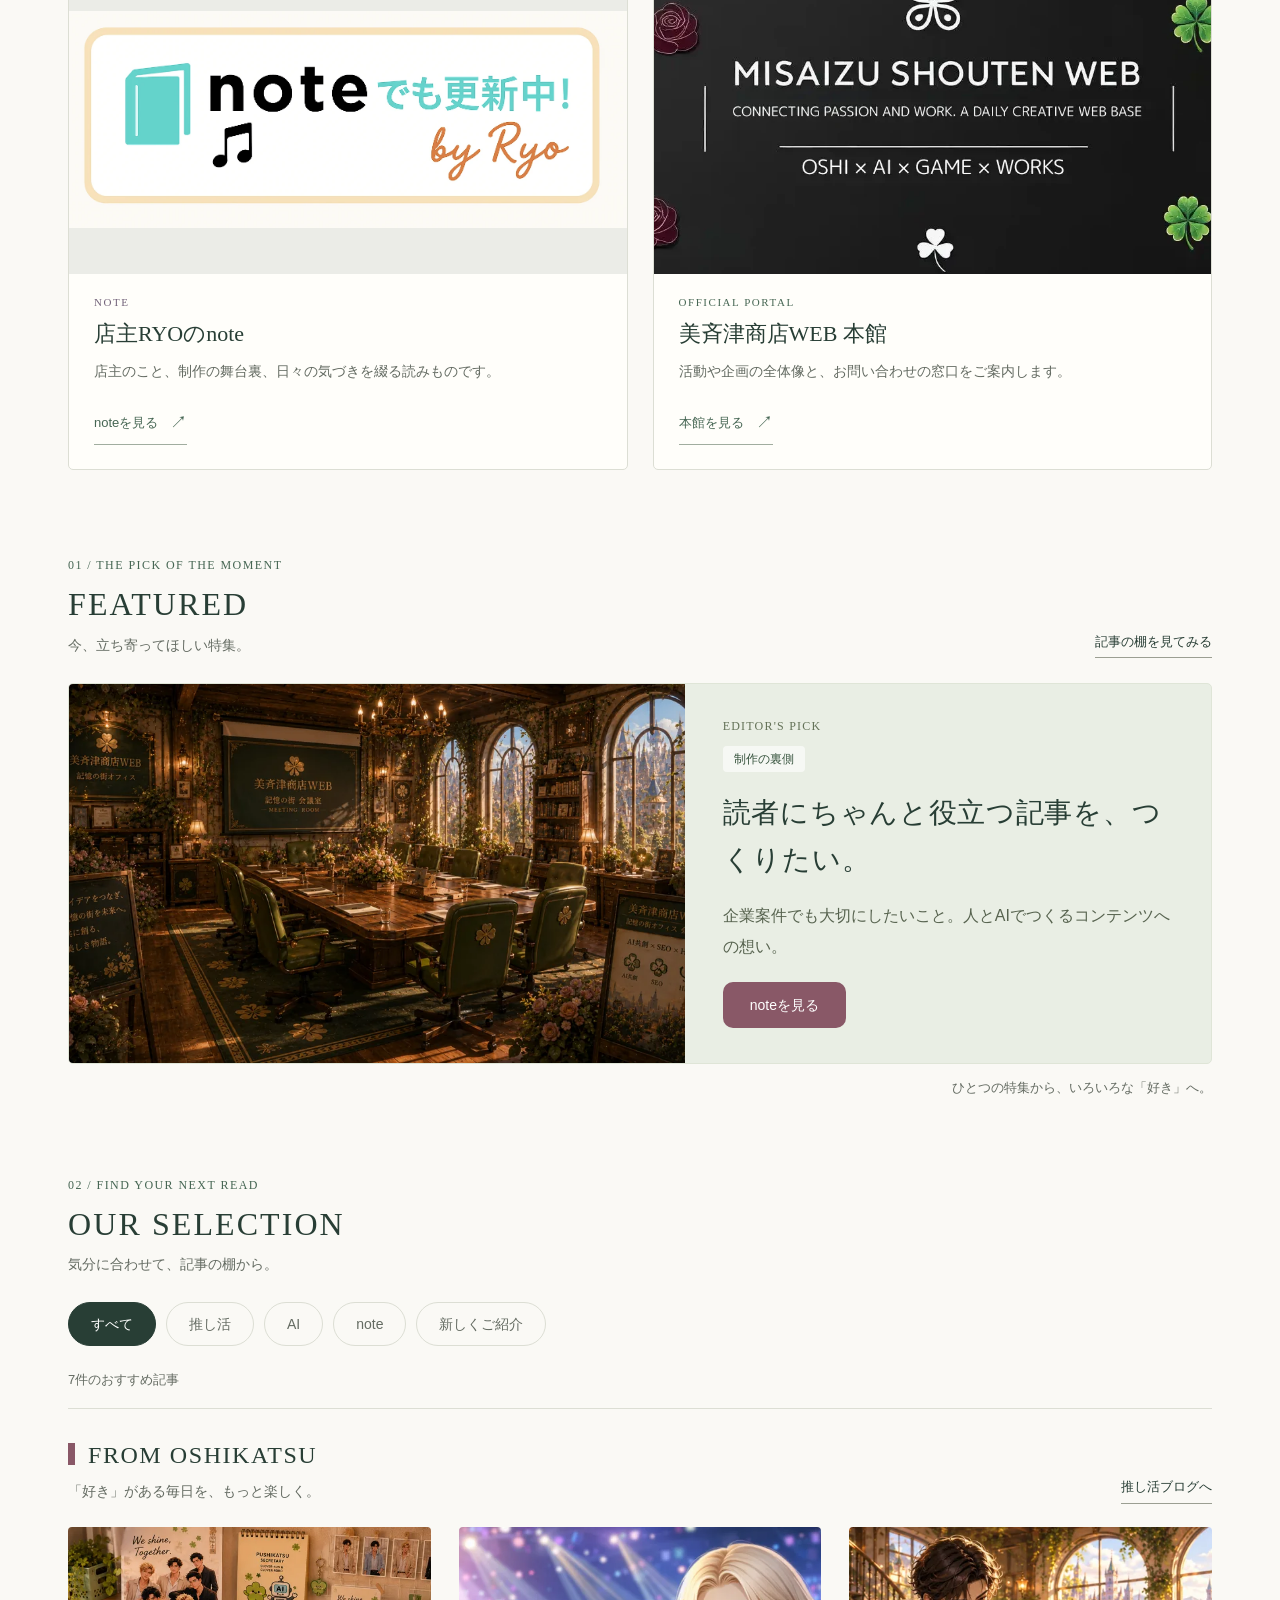
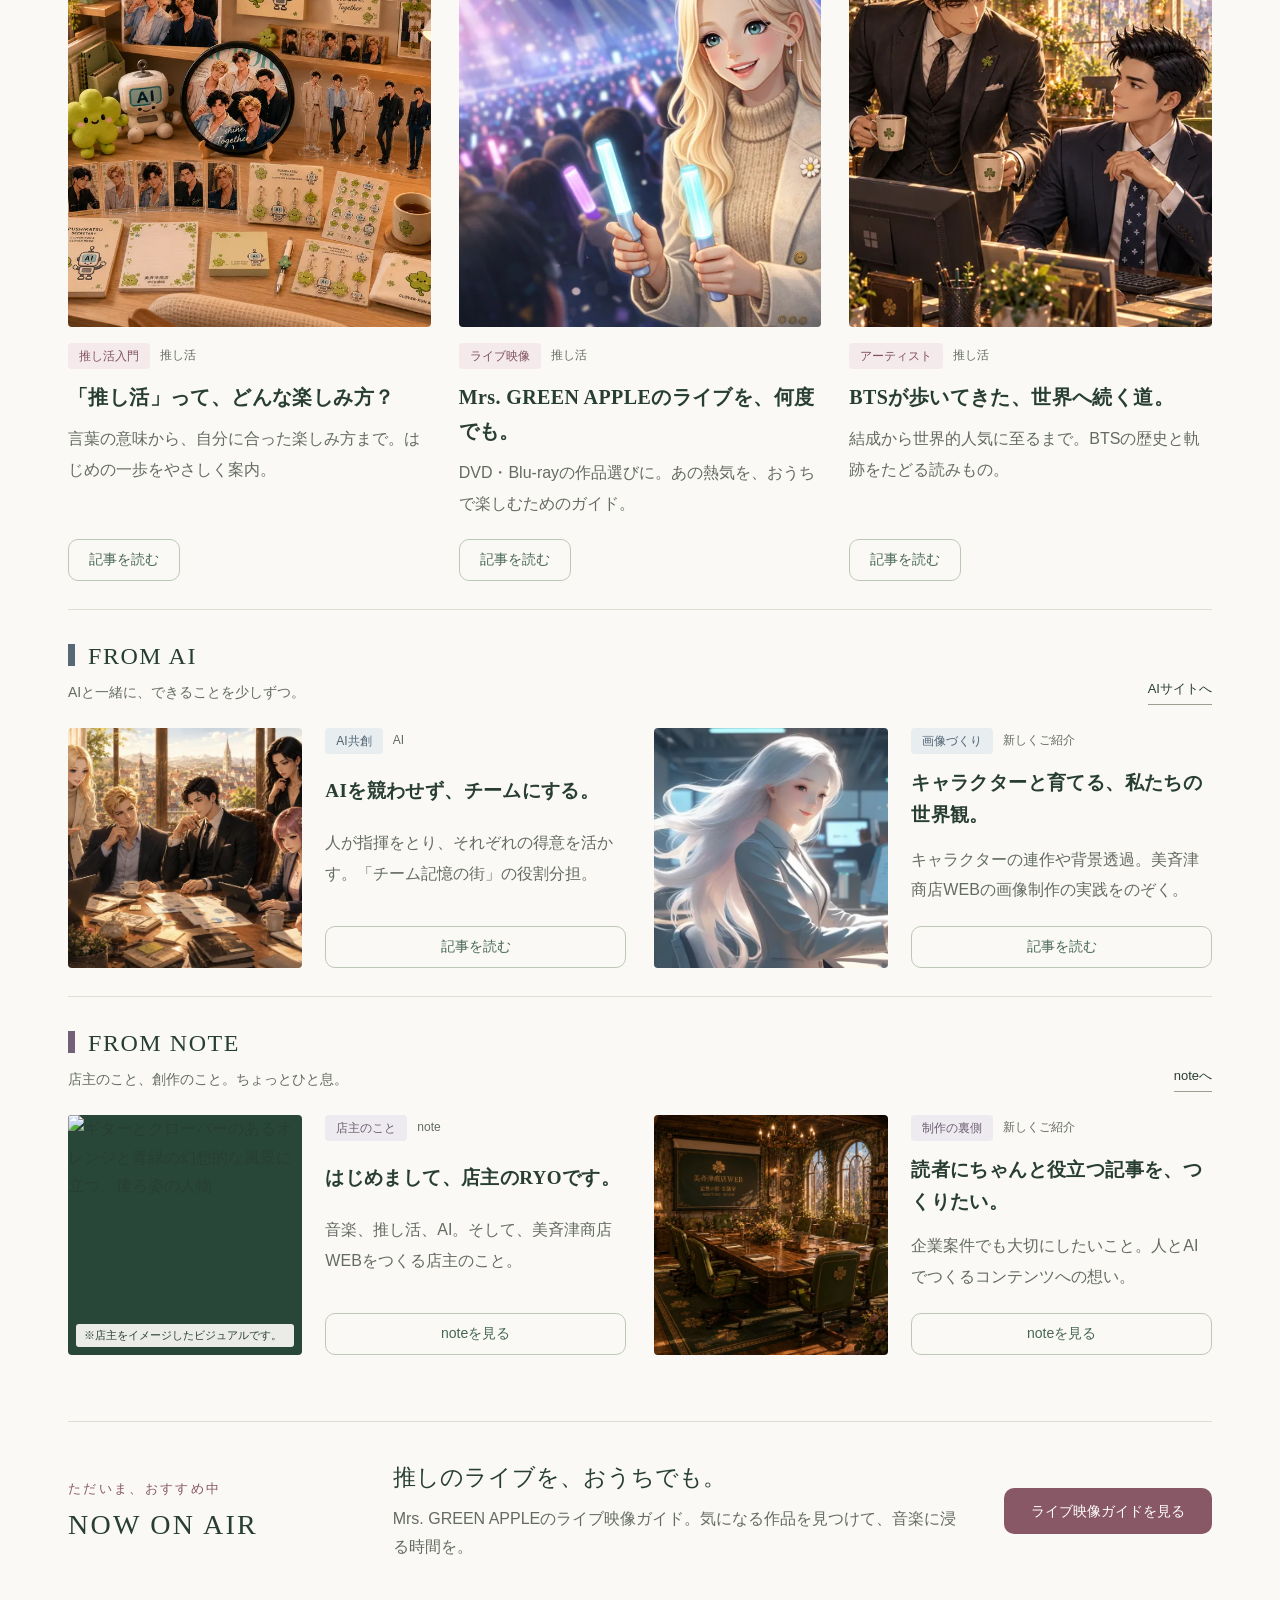
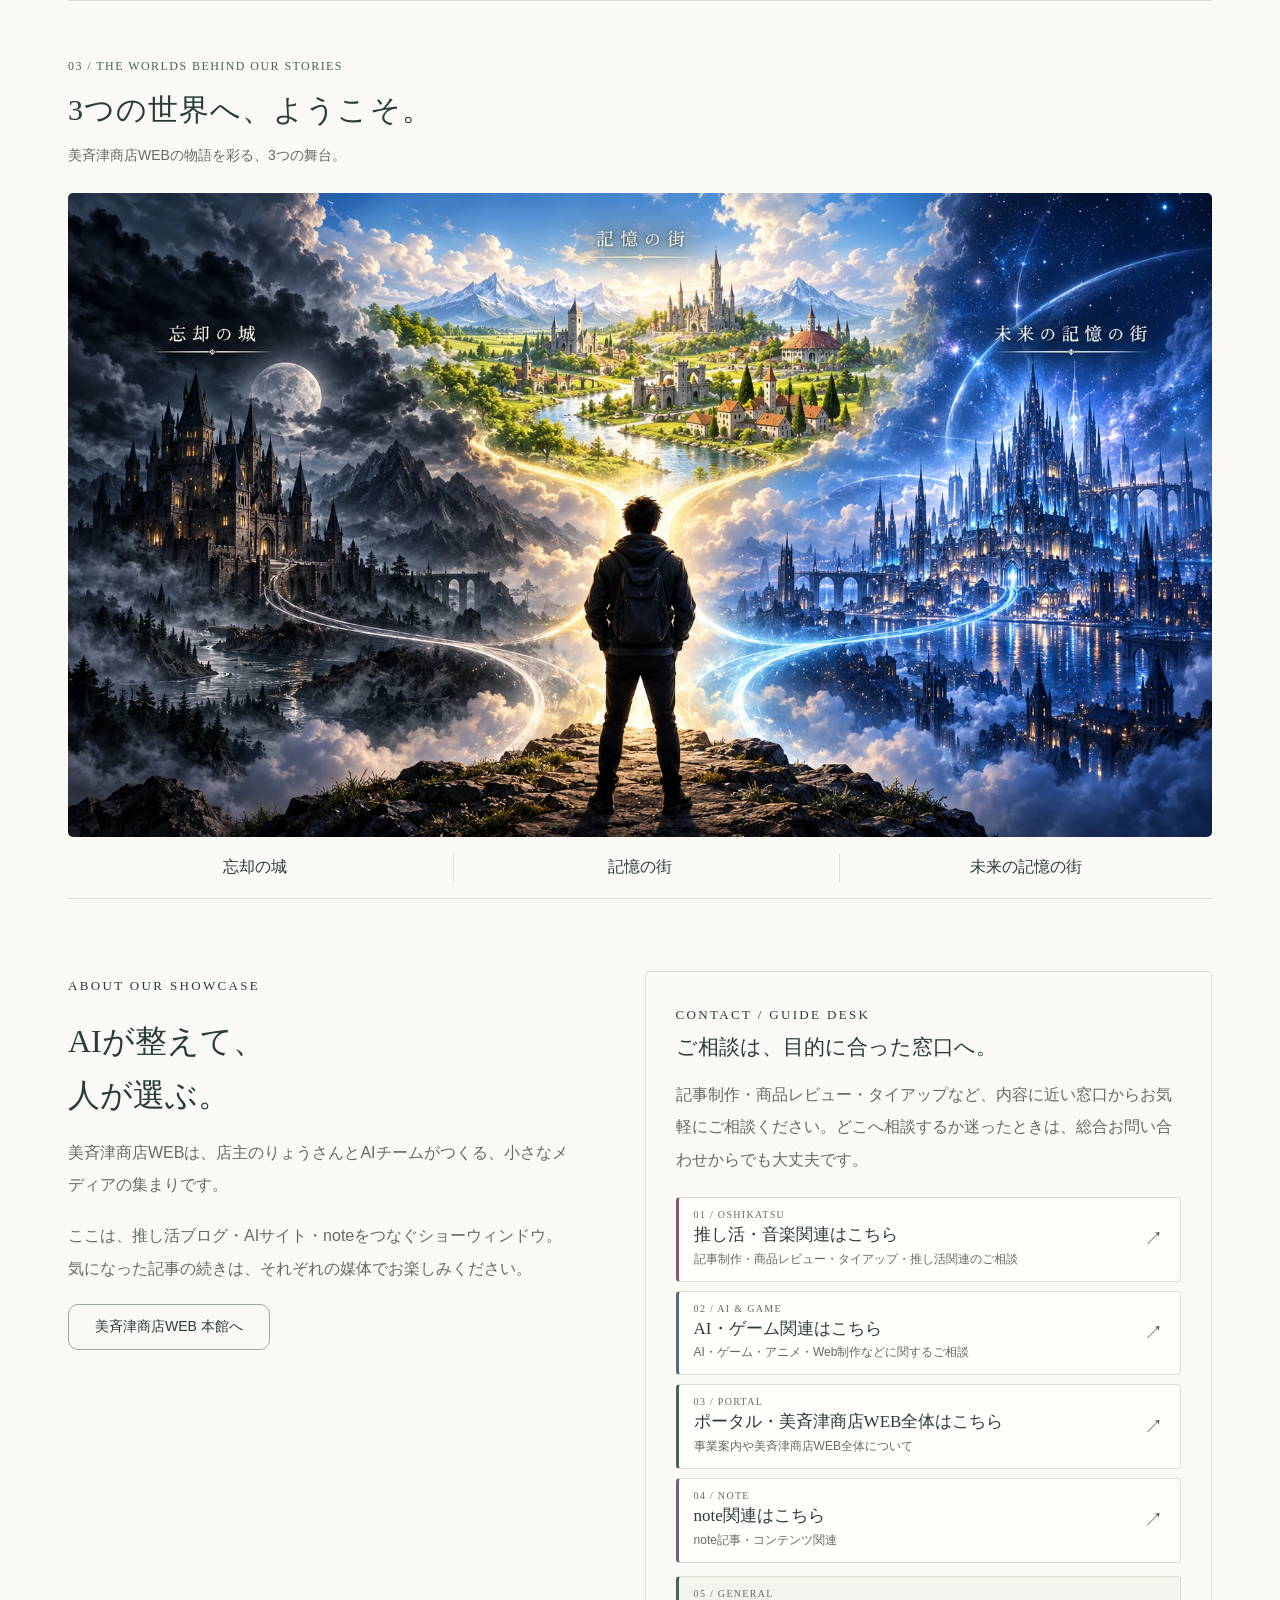
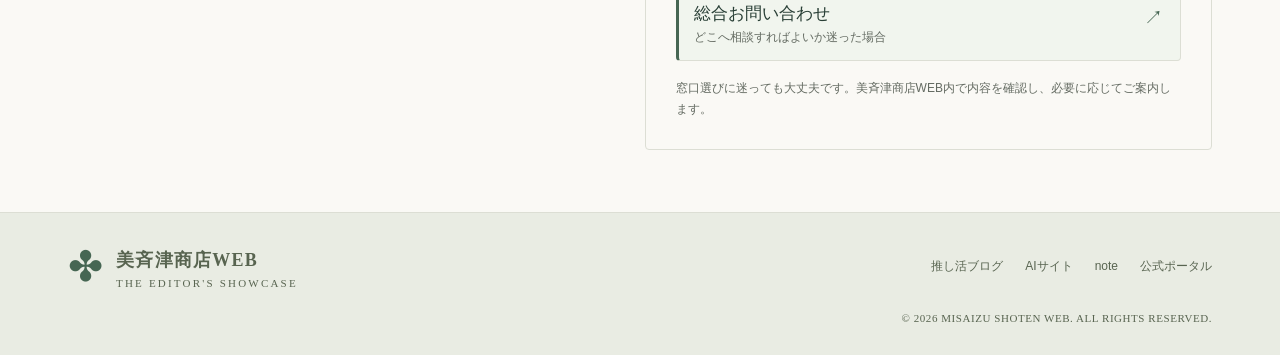
==== commit ecef00b5: "Refine SELECT contact routes and RYO image" ====
--- a/index.html
+++ b/index.html
@@ -1,5 +1,5 @@
 <!DOCTYPE html>
-<html lang="ja"><head><meta charset="utf-8"><meta name="viewport" content="width=device-width,initial-scale=1"><title>美斉津商店WEB｜おすすめ案内所</title><meta name="description" content="推し活も、AIも、読みものも。美斉津商店WEBのおすすめ記事と特集を案内する、第2ポータルサイト。"><meta name="theme-color" content="#466653"><meta property="og:title" content="美斉津商店WEB｜おすすめ案内所"><meta property="og:description" content="今、読んでほしいものを。推し活・AI・noteをつなぐ、美斉津商店WEBのショーウィンドウ。"><meta property="og:type" content="website"><meta property="og:url" content="https://select.oshikatsuouenblog.com/"><link rel="canonical" href="https://select.oshikatsuouenblog.com/"><link rel="icon" type="image/svg+xml" href="data:image/svg+xml,%3Csvg%20xmlns%3D%22http%3A%2F%2Fwww.w3.org%2F2000%2Fsvg%22%20viewBox%3D%220%200%2040%2040%22%3E%3Crect%20width%3D%2240%22%20height%3D%2240%22%20rx%3D%229%22%20fill%3D%22%23466653%22%2F%3E%3Cg%20fill%3D%22%23ecf0cf%22%3E%3Ccircle%20cx%3D%2215%22%20cy%3D%2214%22%20r%3D%227%22%2F%3E%3Ccircle%20cx%3D%2225%22%20cy%3D%2214%22%20r%3D%227%22%2F%3E%3Ccircle%20cx%3D%2215%22%20cy%3D%2224%22%20r%3D%227%22%2F%3E%3Ccircle%20cx%3D%2225%22%20cy%3D%2224%22%20r%3D%227%22%2F%3E%3C%2Fg%3E%3Cpath%20d%3D%22M21%2024q7%208%201%2011%22%20stroke%3D%22%23ecf0cf%22%20stroke-width%3D%223%22%20fill%3D%22none%22%2F%3E%3C%2Fsvg%3E"><link rel="stylesheet" href="styles.css?v=20261012-1"><script defer src="app.js"></script><script defer src="schedule-engine.js"></script><script defer src="pickup.js"></script><script defer src="featured-schedule.js"></script></head>
+<html lang="ja"><head><meta charset="utf-8"><meta name="viewport" content="width=device-width,initial-scale=1"><title>美斉津商店WEB｜おすすめ案内所</title><meta name="description" content="推し活も、AIも、読みものも。美斉津商店WEBのおすすめ記事と特集を案内する、第2ポータルサイト。"><meta name="theme-color" content="#466653"><meta property="og:title" content="美斉津商店WEB｜おすすめ案内所"><meta property="og:description" content="今、読んでほしいものを。推し活・AI・noteをつなぐ、美斉津商店WEBのショーウィンドウ。"><meta property="og:type" content="website"><meta property="og:url" content="https://select.oshikatsuouenblog.com/"><link rel="canonical" href="https://select.oshikatsuouenblog.com/"><link rel="icon" type="image/svg+xml" href="data:image/svg+xml,%3Csvg%20xmlns%3D%22http%3A%2F%2Fwww.w3.org%2F2000%2Fsvg%22%20viewBox%3D%220%200%2040%2040%22%3E%3Crect%20width%3D%2240%22%20height%3D%2240%22%20rx%3D%229%22%20fill%3D%22%23466653%22%2F%3E%3Cg%20fill%3D%22%23ecf0cf%22%3E%3Ccircle%20cx%3D%2215%22%20cy%3D%2214%22%20r%3D%227%22%2F%3E%3Ccircle%20cx%3D%2225%22%20cy%3D%2214%22%20r%3D%227%22%2F%3E%3Ccircle%20cx%3D%2215%22%20cy%3D%2224%22%20r%3D%227%22%2F%3E%3Ccircle%20cx%3D%2225%22%20cy%3D%2224%22%20r%3D%227%22%2F%3E%3C%2Fg%3E%3Cpath%20d%3D%22M21%2024q7%208%201%2011%22%20stroke%3D%22%23ecf0cf%22%20stroke-width%3D%223%22%20fill%3D%22none%22%2F%3E%3C%2Fsvg%3E"><link rel="stylesheet" href="styles.css?v=20261012-2"><script defer src="app.js"></script><script defer src="schedule-engine.js"></script><script defer src="pickup.js"></script><script defer src="featured-schedule.js"></script></head>
 <body><a class="skip" href="#main">本文へスキップ</a>
 <header class="masthead"><div class="wrap header-inner"><a class="brand" href="#" aria-label="美斉津商店WEB おすすめ案内所 トップ"><span class="brand-mark" aria-hidden="true">✤</span><div><strong>美斉津商店WEB</strong><small>THE EDITOR'S SHOWCASE</small></div></a><nav class="nav" aria-label="メインナビゲーション"><a href="#featured">特集</a><a href="#oshi">推し活</a><a href="#ai">AI</a><a href="#note">note</a><a class="contact-nav" href="#contact">お問い合わせ</a></nav></div></header>
 <main id="main"><div class="wrap">
@@ -55,7 +55,7 @@
 </article></div></section><section class="media-section" data-media="note" id="note" aria-labelledby="heading-note">
  <div class="section-head"><div><h2 id="heading-note">FROM NOTE</h2><p>店主のこと、創作のこと。ちょっとひと息。</p></div><a href="https://note.com/loyal_gnu2078">noteへ</a></div>
  <div class="cards two"><article class="card" data-card data-media="note" data-new="false" data-start="" data-end="" id="article-note-ryo">
-  <a class="card-image" href="https://note.com/loyal_gnu2078/n/n79fe534038a0" tabindex="-1" aria-hidden="true"><img src="assets/note-ryo.webp" alt="秋の並木道でひと息つく人物のイラスト" width="680" height="400" loading="lazy" decoding="async"></a>
+  <a class="card-image note-ryo-visual" href="https://note.com/loyal_gnu2078/n/n79fe534038a0"><img src="assets/ryo-visual.webp" alt="ギターとクローバーのあるオレンジと青緑の幻想的な風景に立つ、後ろ姿の人物" width="590" height="389" loading="lazy" decoding="async"><span class="image-disclaimer">※店主をイメージしたビジュアルです。</span></a>
   <div class="card-meta"><span class="tag note-tag">店主のこと</span><span>note</span></div>
   <h3><a href="https://note.com/loyal_gnu2078/n/n79fe534038a0">はじめまして、店主のRYOです。</a></h3><p>音楽、推し活、AI。そして、美斉津商店WEBをつくる店主のこと。</p>
   <a class="button" href="https://note.com/loyal_gnu2078/n/n79fe534038a0" aria-label="はじめまして、店主のRYOです。 — noteを見る">noteを見る</a>
@@ -67,11 +67,12 @@
 </article></div></section></section>
 <section class="onair" id="on-air" aria-labelledby="onair-title" data-scheduled data-start="" data-end=""><div><span class="eyebrow">ただいま、おすすめ中</span><h2 id="onair-title">NOW ON AIR</h2></div><div><h3>推しのライブを、おうちでも。</h3><p>Mrs. GREEN APPLEのライブ映像ガイド。気になる作品を見つけて、音楽に浸る時間を。</p></div><a class="button rose" href="https://oshikatsuouenblog.com/mrs-green-apple-dvd-blu-ray-guide/">ライブ映像ガイドを見る</a></section>
 <section class="worlds section" id="worlds" aria-labelledby="worlds-title"><div class="section-head"><div><span class="section-index">03 / THE WORLDS BEHIND OUR STORIES</span><h2 id="worlds-title">3つの世界へ、ようこそ。</h2><p>美斉津商店WEBの物語を彩る、3つの舞台。</p></div></div><figure class="worlds-figure"><img src="assets/three-worlds.webp" alt="左に月明かりに包まれた忘却の城、中央に光と緑あふれる記憶の街、右に青く輝く未来の記憶の街。3つの世界を見渡す人物が手前に立つ" width="1672" height="941" loading="lazy" decoding="async"><figcaption><span>忘却の城</span><span>記憶の街</span><span>未来の記憶の街</span></figcaption></figure></section>
-<section class="about" id="about" aria-labelledby="about-title"><div><span class="eyebrow">ABOUT OUR SHOWCASE</span><h2 id="about-title">AIが整えて、<br>人が選ぶ。</h2><p>美斉津商店WEBは、店主のりょうさんとAIチームがつくる、小さなメディアの集まりです。</p><p>ここは、推し活ブログ・AIサイト・noteをつなぐショーウィンドウ。気になった記事の続きは、それぞれの媒体でお楽しみください。</p><a class="button outline" href="https://misaizushoten.oshikatsuouenblog.com/">美斉津商店WEB 本館へ</a></div><div class="about-contact" id="contact"><span class="eyebrow">CONTACT / GUIDE DESK</span><h3>ご相談は、目的に合った窓口へ。</h3><p>記事制作・商品レビュー・タイアップ・各種ご相談は、内容に近い窓口からご連絡ください。どの窓口からでも、ジャンルに関係なく柔軟に確認・対応いたします。</p>
+<section class="about" id="about" aria-labelledby="about-title"><div><span class="eyebrow">ABOUT OUR SHOWCASE</span><h2 id="about-title">AIが整えて、<br>人が選ぶ。</h2><p>美斉津商店WEBは、店主のりょうさんとAIチームがつくる、小さなメディアの集まりです。</p><p>ここは、推し活ブログ・AIサイト・noteをつなぐショーウィンドウ。気になった記事の続きは、それぞれの媒体でお楽しみください。</p><a class="button outline" href="https://misaizushoten.oshikatsuouenblog.com/">美斉津商店WEB 本館へ</a></div><div class="about-contact" id="contact"><span class="eyebrow">CONTACT / GUIDE DESK</span><h3>ご相談は、目的に合った窓口へ。</h3><p>記事制作・商品レビュー・タイアップなど、内容に近い窓口からお気軽にご相談ください。どこへ相談するか迷ったときは、総合お問い合わせからでも大丈夫です。</p>
 <div class="contact-routes" aria-label="目的別のお問い合わせ先">
-<a class="contact-route route-oshi" href="https://oshikatsuouenblog.com/for-inquiries-please-contact/"><span class="contact-route-kicker">01 / OSHIKATSU</span><strong>推し活・音楽関連はこちら</strong><small>推し活応援ブログのお問い合わせ</small><span class="contact-route-arrow" aria-hidden="true">↗</span></a>
-<a class="contact-route route-ai" href="https://ai-tools.oshikatsuouenblog.com/%e3%81%8a%e4%bb%95%e4%ba%8b%e3%83%bb%e3%81%94%e4%be%9d%e9%a0%bc%e3%81%ab%e9%96%a2%e3%81%99%e3%82%8b%e3%81%8a%e5%95%8f%e3%81%84%e5%90%88%e3%82%8f%e3%81%9b/"><span class="contact-route-kicker">02 / AI &amp; GAME</span><strong>AI・ゲーム関連はこちら</strong><small>AIサイトのご依頼窓口</small><span class="contact-route-arrow" aria-hidden="true">↗</span></a>
-<a class="contact-route route-portal" href="https://misaizushoten.oshikatsuouenblog.com/%e7%9b%b8%e8%ab%87%e3%81%99%e3%82%8b/"><span class="contact-route-kicker">03 / PORTAL</span><strong>ポータル・全体案内はこちら</strong><small>美斉津商店WEB本館の相談窓口</small><span class="contact-route-arrow" aria-hidden="true">↗</span></a>
-<a class="contact-route route-note" href="https://note.com/loyal_gnu2078/n/n1a6a9def1bc1"><span class="contact-route-kicker">04 / NOTE</span><strong>note関連はこちら</strong><small>noteの記事・制作の考え方</small><span class="contact-route-arrow" aria-hidden="true">↗</span></a>
-</div><p class="contact-note">どの窓口からでも、美斉津商店WEB内で内容を確認し、必要に応じて適切な形でご案内いたします。</p></div></section>
+<a class="contact-route route-oshi" href="https://oshikatsuouenblog.com/oshikatsu-business/"><span class="contact-route-kicker">01 / OSHIKATSU</span><strong>推し活・音楽関連はこちら</strong><small>記事制作・商品レビュー・タイアップ・推し活関連のご相談</small><span class="contact-route-arrow" aria-hidden="true">↗</span></a>
+<a class="contact-route route-ai" href="https://ai-tools.oshikatsuouenblog.com/%e3%81%8a%e4%bb%95%e4%ba%8b%e3%83%bb%e3%81%94%e4%be%9d%e9%a0%bc%e3%81%ab%e9%96%a2%e3%81%99%e3%82%8b%e3%81%8a%e5%95%8f%e3%81%84%e5%90%88%e3%82%8f%e3%81%9b/"><span class="contact-route-kicker">02 / AI &amp; GAME</span><strong>AI・ゲーム関連はこちら</strong><small>AI・ゲーム・アニメ・Web制作などに関するご相談</small><span class="contact-route-arrow" aria-hidden="true">↗</span></a>
+<a class="contact-route route-portal" href="https://misaizushoten.oshikatsuouenblog.com/%e7%9b%b8%e8%ab%87%e3%81%99%e3%82%8b/"><span class="contact-route-kicker">03 / PORTAL</span><strong>ポータル・美斉津商店WEB全体はこちら</strong><small>事業案内や美斉津商店WEB全体について</small><span class="contact-route-arrow" aria-hidden="true">↗</span></a>
+<a class="contact-route route-note" href="https://note.com/loyal_gnu2078/n/n1a6a9def1bc1"><span class="contact-route-kicker">04 / NOTE</span><strong>note関連はこちら</strong><small>note記事・コンテンツ関連</small><span class="contact-route-arrow" aria-hidden="true">↗</span></a>
+<a class="contact-route route-general" href="https://oshikatsuouenblog.com/for-inquiries-please-contact/"><span class="contact-route-kicker">05 / GENERAL</span><strong>総合お問い合わせ</strong><small>どこへ相談すればよいか迷った場合</small><span class="contact-route-arrow" aria-hidden="true">↗</span></a>
+</div><p class="contact-note">窓口選びに迷っても大丈夫です。美斉津商店WEB内で内容を確認し、必要に応じてご案内します。</p></div></section>
 </div></main><footer class="footer"><div class="wrap"><div class="footer-inner"><a class="brand" href="#"><span class="brand-mark" aria-hidden="true">✤</span><div><strong>美斉津商店WEB</strong><small>THE EDITOR'S SHOWCASE</small></div></a><nav class="footer-links" aria-label="運営媒体"><a href="https://oshikatsuouenblog.com/">推し活ブログ</a><a href="https://ai-tools.oshikatsuouenblog.com/">AIサイト</a><a href="https://note.com/loyal_gnu2078">note</a><a href="https://misaizushoten.oshikatsuouenblog.com/">公式ポータル</a></nav></div><p class="copyright">© 2026 MISAIZU SHOTEN WEB. ALL RIGHTS RESERVED.</p></div></footer></body></html>
--- a/styles.css
+++ b/styles.css
@@ -61,3 +61,9 @@
 
 .about-contact{scroll-margin-top:24px}
 @media(max-width:700px){.nav .contact-nav{display:block;border:0;padding:3px 0;font-size:12px}}
+
+/* Keep RYO's complete illustration visible in the existing note card. */
+#article-note-ryo .note-ryo-visual{position:relative;background:#294739}
+#article-note-ryo .note-ryo-visual img{object-fit:contain}
+.image-disclaimer{position:absolute;right:8px;bottom:8px;left:8px;padding:3px 8px;border-radius:3px;background:rgba(250,249,245,.93);color:var(--ink);font-size:11px;line-height:1.5}
+.route-general{margin-top:4px;background:#f1f5ee}
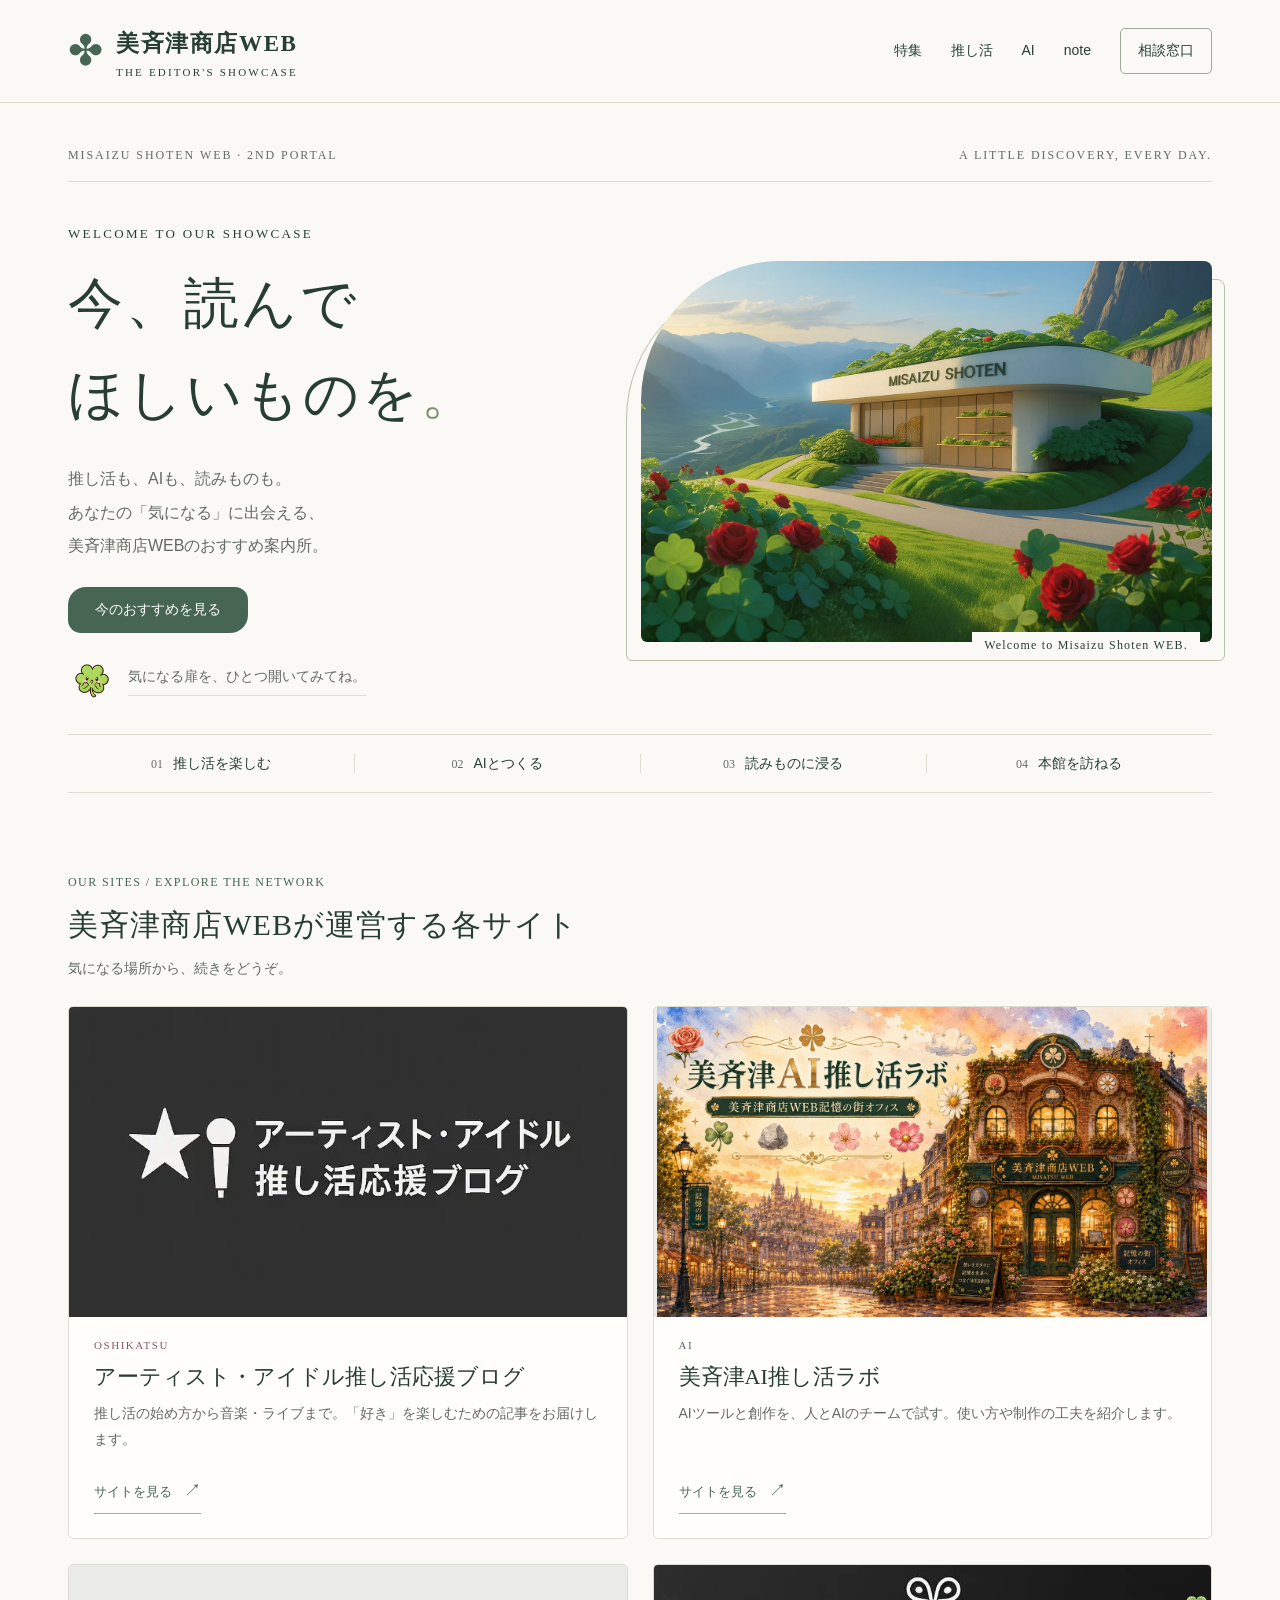
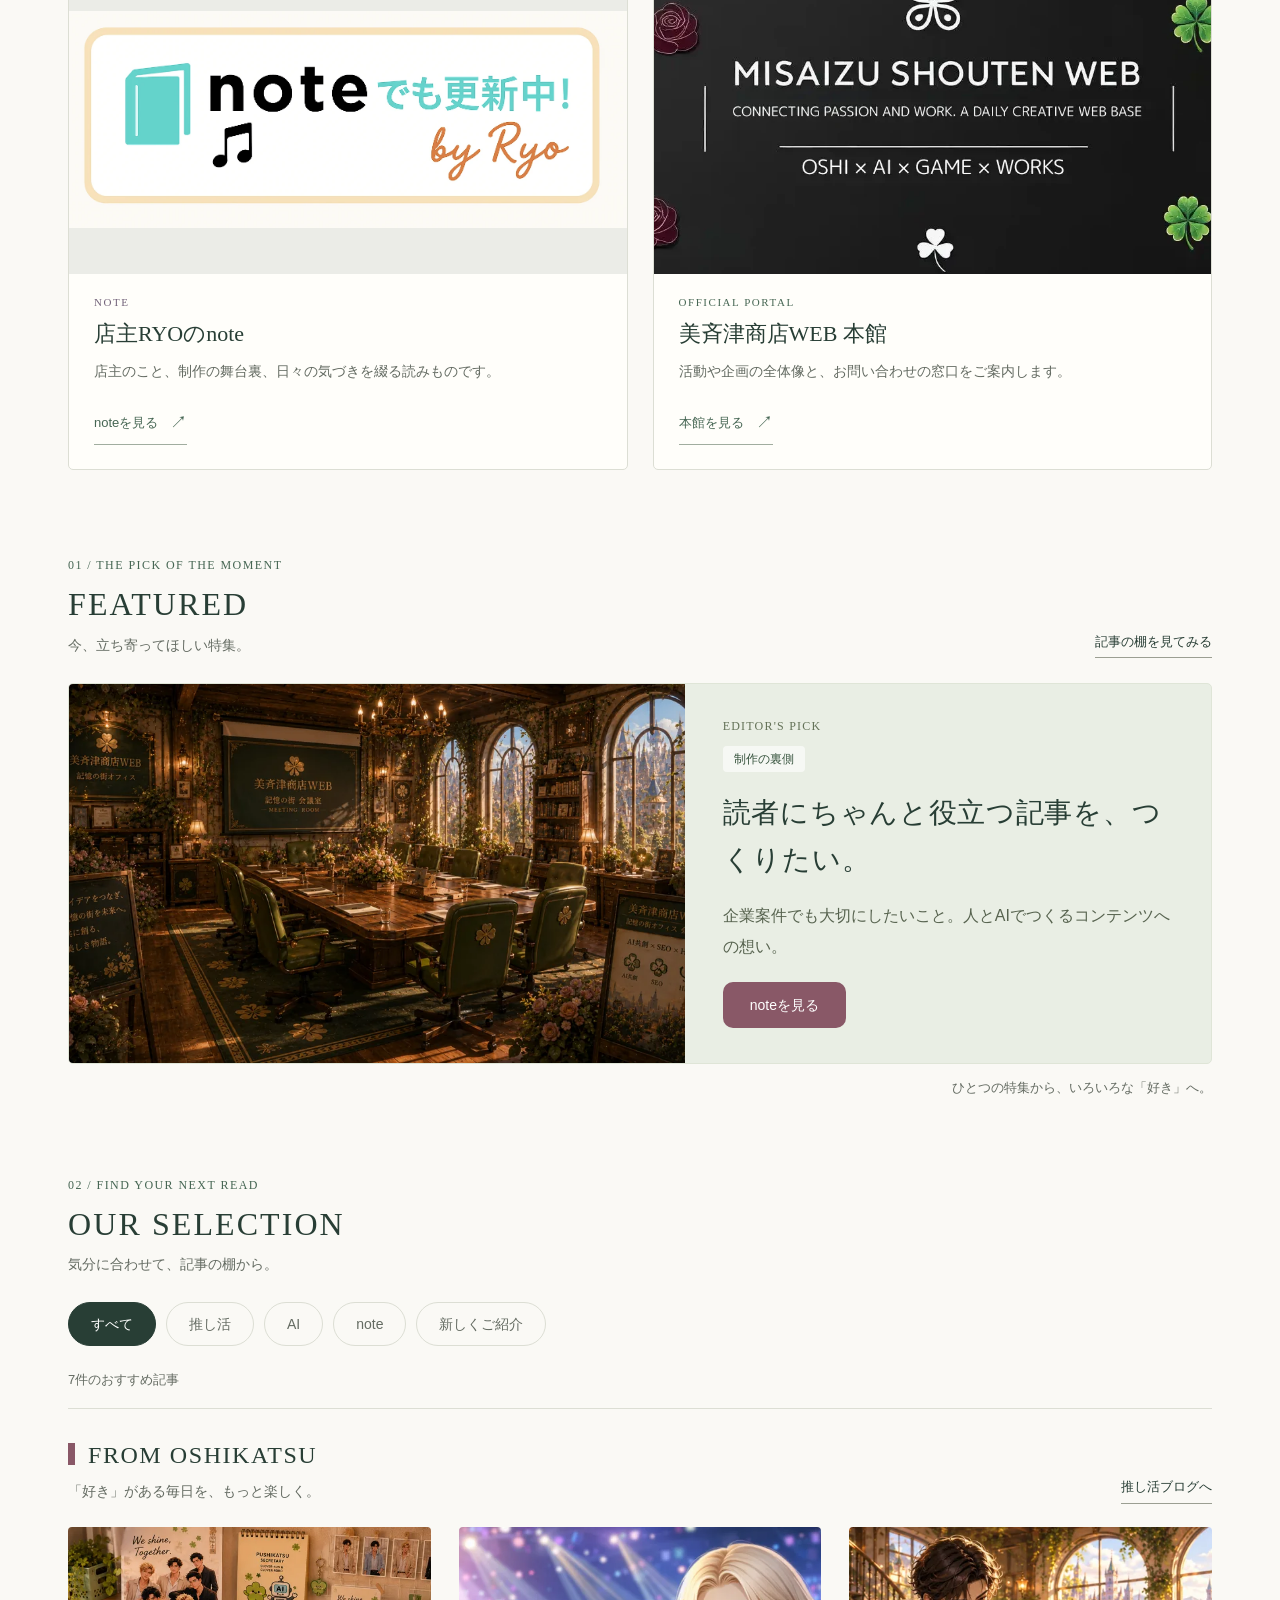
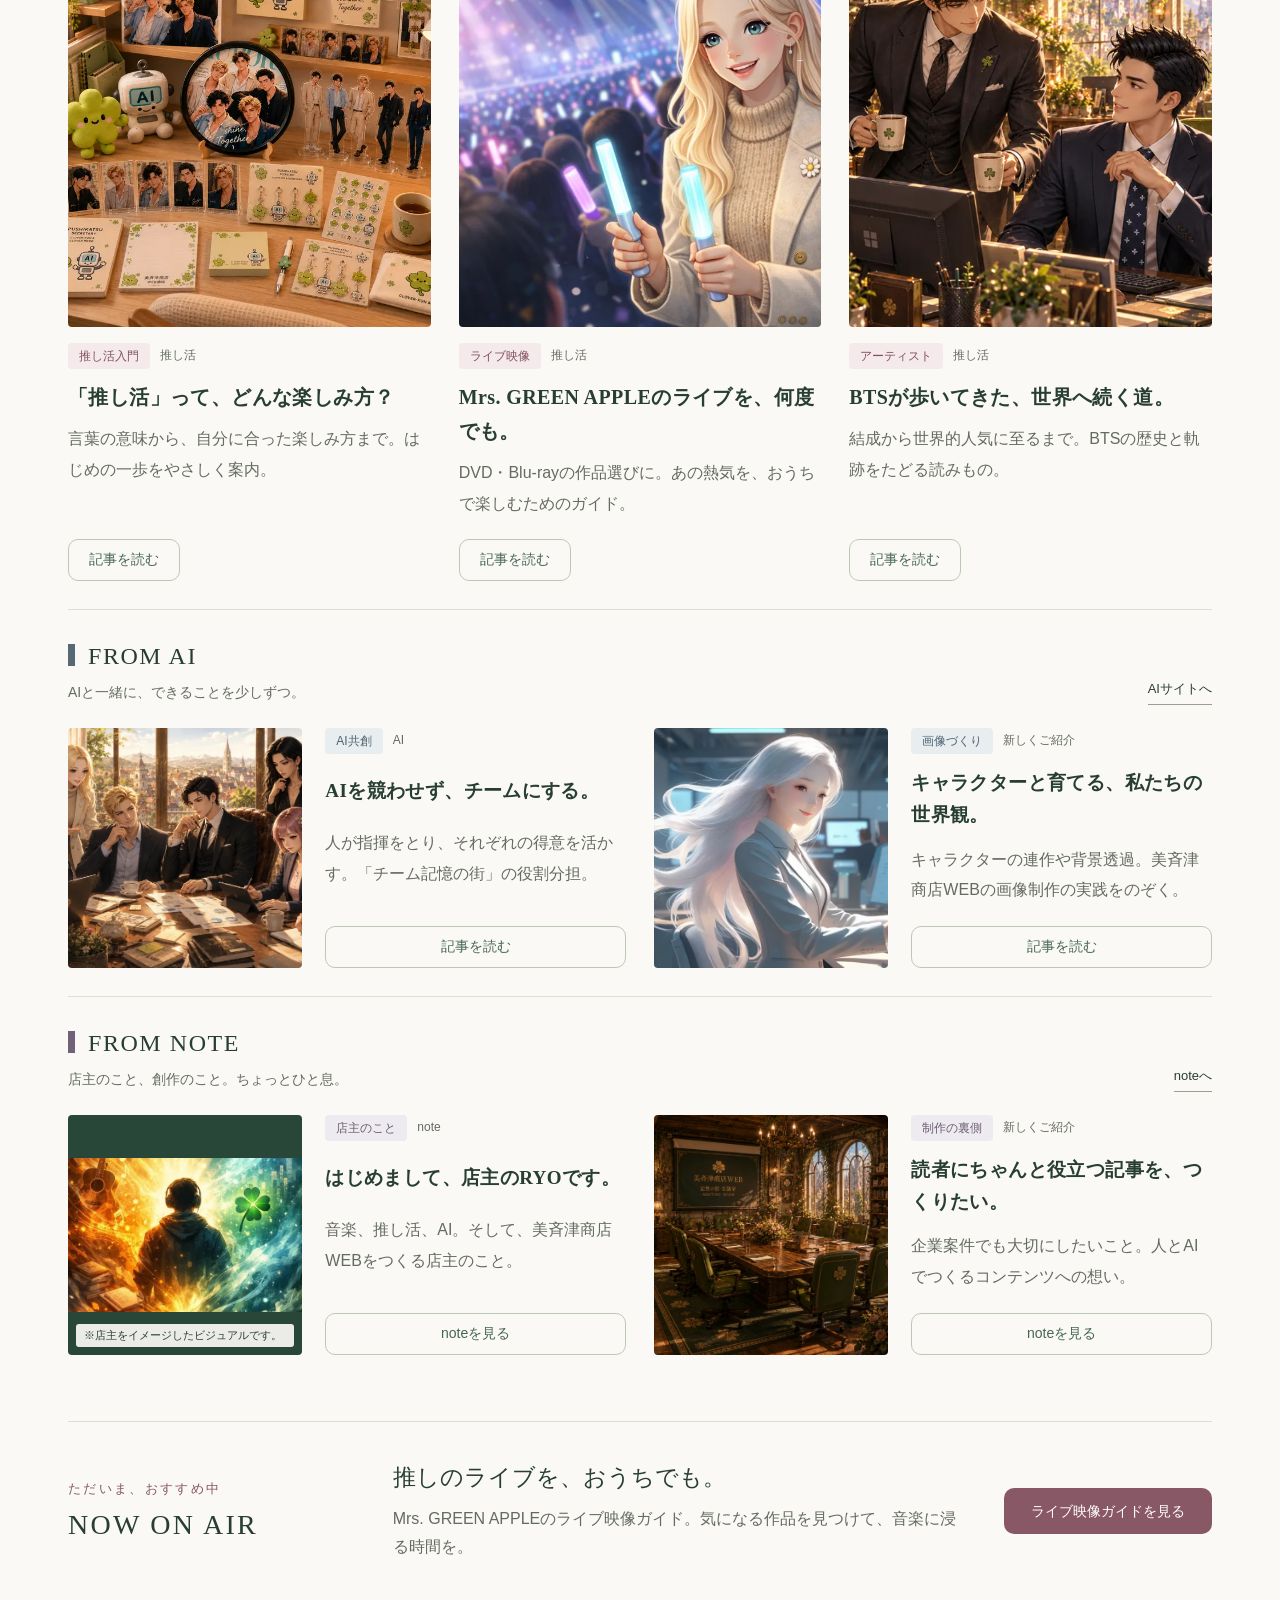
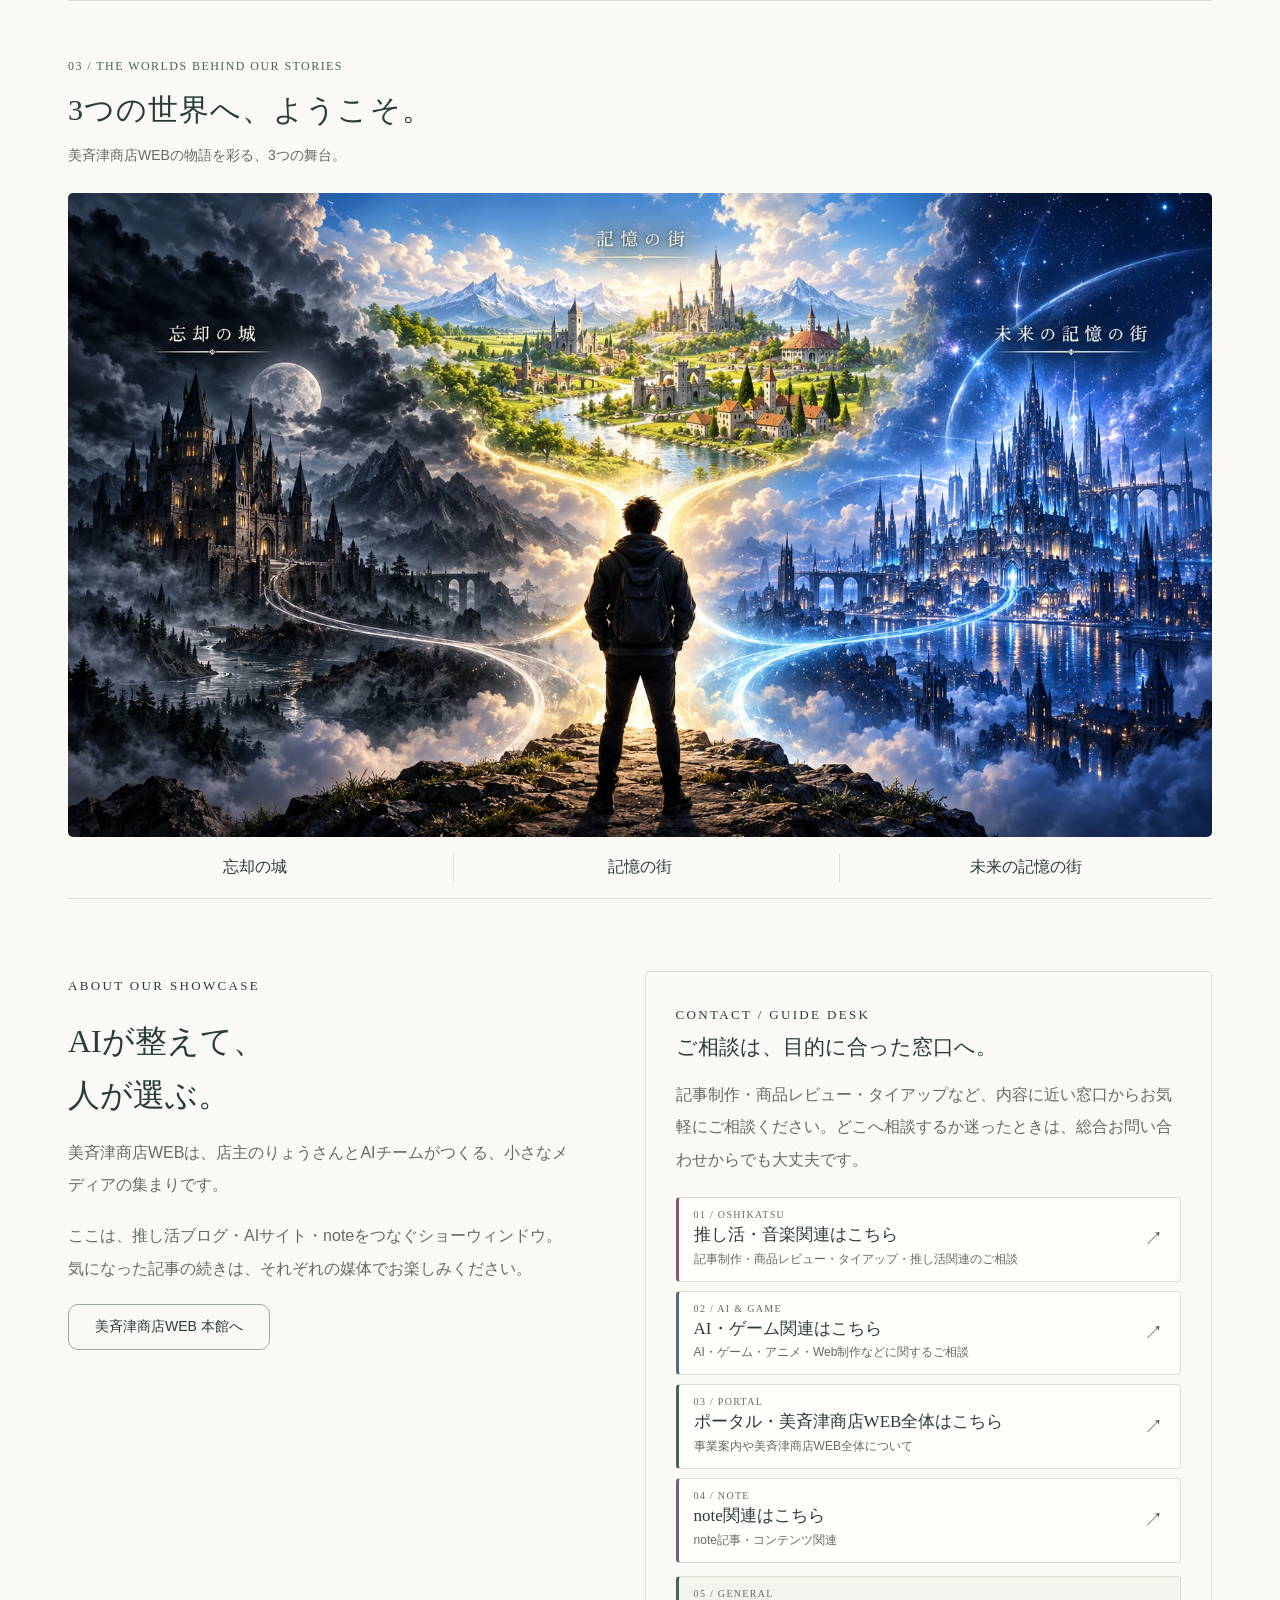
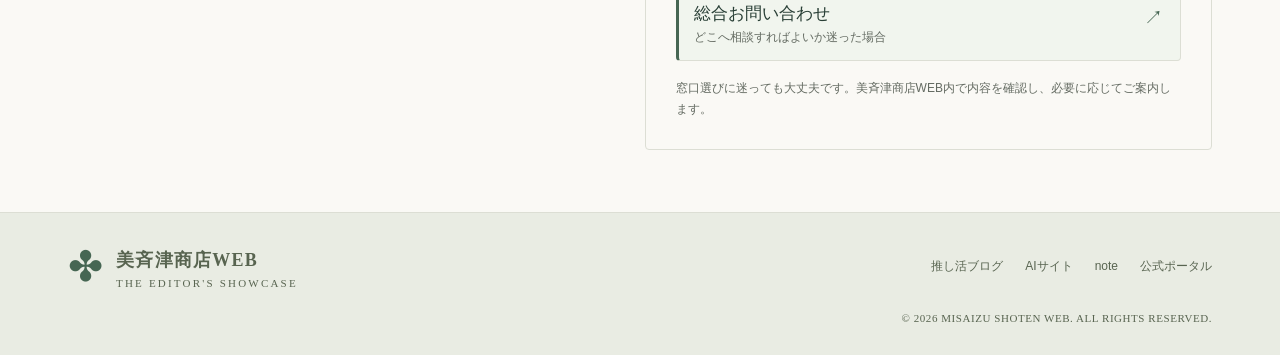
==== commit 761b1f26: "Clarify contact navigation label" ====
--- a/index.html
+++ b/index.html
@@ -1,7 +1,7 @@
 <!DOCTYPE html>
 <html lang="ja"><head><meta charset="utf-8"><meta name="viewport" content="width=device-width,initial-scale=1"><title>美斉津商店WEB｜おすすめ案内所</title><meta name="description" content="推し活も、AIも、読みものも。美斉津商店WEBのおすすめ記事と特集を案内する、第2ポータルサイト。"><meta name="theme-color" content="#466653"><meta property="og:title" content="美斉津商店WEB｜おすすめ案内所"><meta property="og:description" content="今、読んでほしいものを。推し活・AI・noteをつなぐ、美斉津商店WEBのショーウィンドウ。"><meta property="og:type" content="website"><meta property="og:url" content="https://select.oshikatsuouenblog.com/"><link rel="canonical" href="https://select.oshikatsuouenblog.com/"><link rel="icon" type="image/svg+xml" href="data:image/svg+xml,%3Csvg%20xmlns%3D%22http%3A%2F%2Fwww.w3.org%2F2000%2Fsvg%22%20viewBox%3D%220%200%2040%2040%22%3E%3Crect%20width%3D%2240%22%20height%3D%2240%22%20rx%3D%229%22%20fill%3D%22%23466653%22%2F%3E%3Cg%20fill%3D%22%23ecf0cf%22%3E%3Ccircle%20cx%3D%2215%22%20cy%3D%2214%22%20r%3D%227%22%2F%3E%3Ccircle%20cx%3D%2225%22%20cy%3D%2214%22%20r%3D%227%22%2F%3E%3Ccircle%20cx%3D%2215%22%20cy%3D%2224%22%20r%3D%227%22%2F%3E%3Ccircle%20cx%3D%2225%22%20cy%3D%2224%22%20r%3D%227%22%2F%3E%3C%2Fg%3E%3Cpath%20d%3D%22M21%2024q7%208%201%2011%22%20stroke%3D%22%23ecf0cf%22%20stroke-width%3D%223%22%20fill%3D%22none%22%2F%3E%3C%2Fsvg%3E"><link rel="stylesheet" href="styles.css?v=20261012-2"><script defer src="app.js"></script><script defer src="schedule-engine.js"></script><script defer src="pickup.js"></script><script defer src="featured-schedule.js"></script></head>
 <body><a class="skip" href="#main">本文へスキップ</a>
-<header class="masthead"><div class="wrap header-inner"><a class="brand" href="#" aria-label="美斉津商店WEB おすすめ案内所 トップ"><span class="brand-mark" aria-hidden="true">✤</span><div><strong>美斉津商店WEB</strong><small>THE EDITOR'S SHOWCASE</small></div></a><nav class="nav" aria-label="メインナビゲーション"><a href="#featured">特集</a><a href="#oshi">推し活</a><a href="#ai">AI</a><a href="#note">note</a><a class="contact-nav" href="#contact">お問い合わせ</a></nav></div></header>
+<header class="masthead"><div class="wrap header-inner"><a class="brand" href="#" aria-label="美斉津商店WEB おすすめ案内所 トップ"><span class="brand-mark" aria-hidden="true">✤</span><div><strong>美斉津商店WEB</strong><small>THE EDITOR'S SHOWCASE</small></div></a><nav class="nav" aria-label="メインナビゲーション"><a href="#featured">特集</a><a href="#oshi">推し活</a><a href="#ai">AI</a><a href="#note">note</a><a class="contact-nav" href="#contact">相談窓口</a></nav></div></header>
 <main id="main"><div class="wrap">
 <section class="hero" aria-labelledby="hero-title"><div class="issue"><span>MISAIZU SHOTEN WEB · 2ND PORTAL</span><span>A LITTLE DISCOVERY, EVERY DAY.</span></div>
  <div class="hero-grid"><div class="hero-copy"><span class="eyebrow">WELCOME TO OUR SHOWCASE</span><h1 id="hero-title">今、読んで<br>ほしいものを<span style="color:#7b9271">。</span></h1><p>推し活も、AIも、読みものも。<br>あなたの「気になる」に出会える、<br>美斉津商店WEBのおすすめ案内所。</p><a class="button green" href="#featured">今のおすすめを見る</a><div class="guide"><img src="assets/clover.webp" alt="案内役のクローバー" width="48" height="48"><span>気になる扉を、ひとつ開いてみてね。</span></div></div>
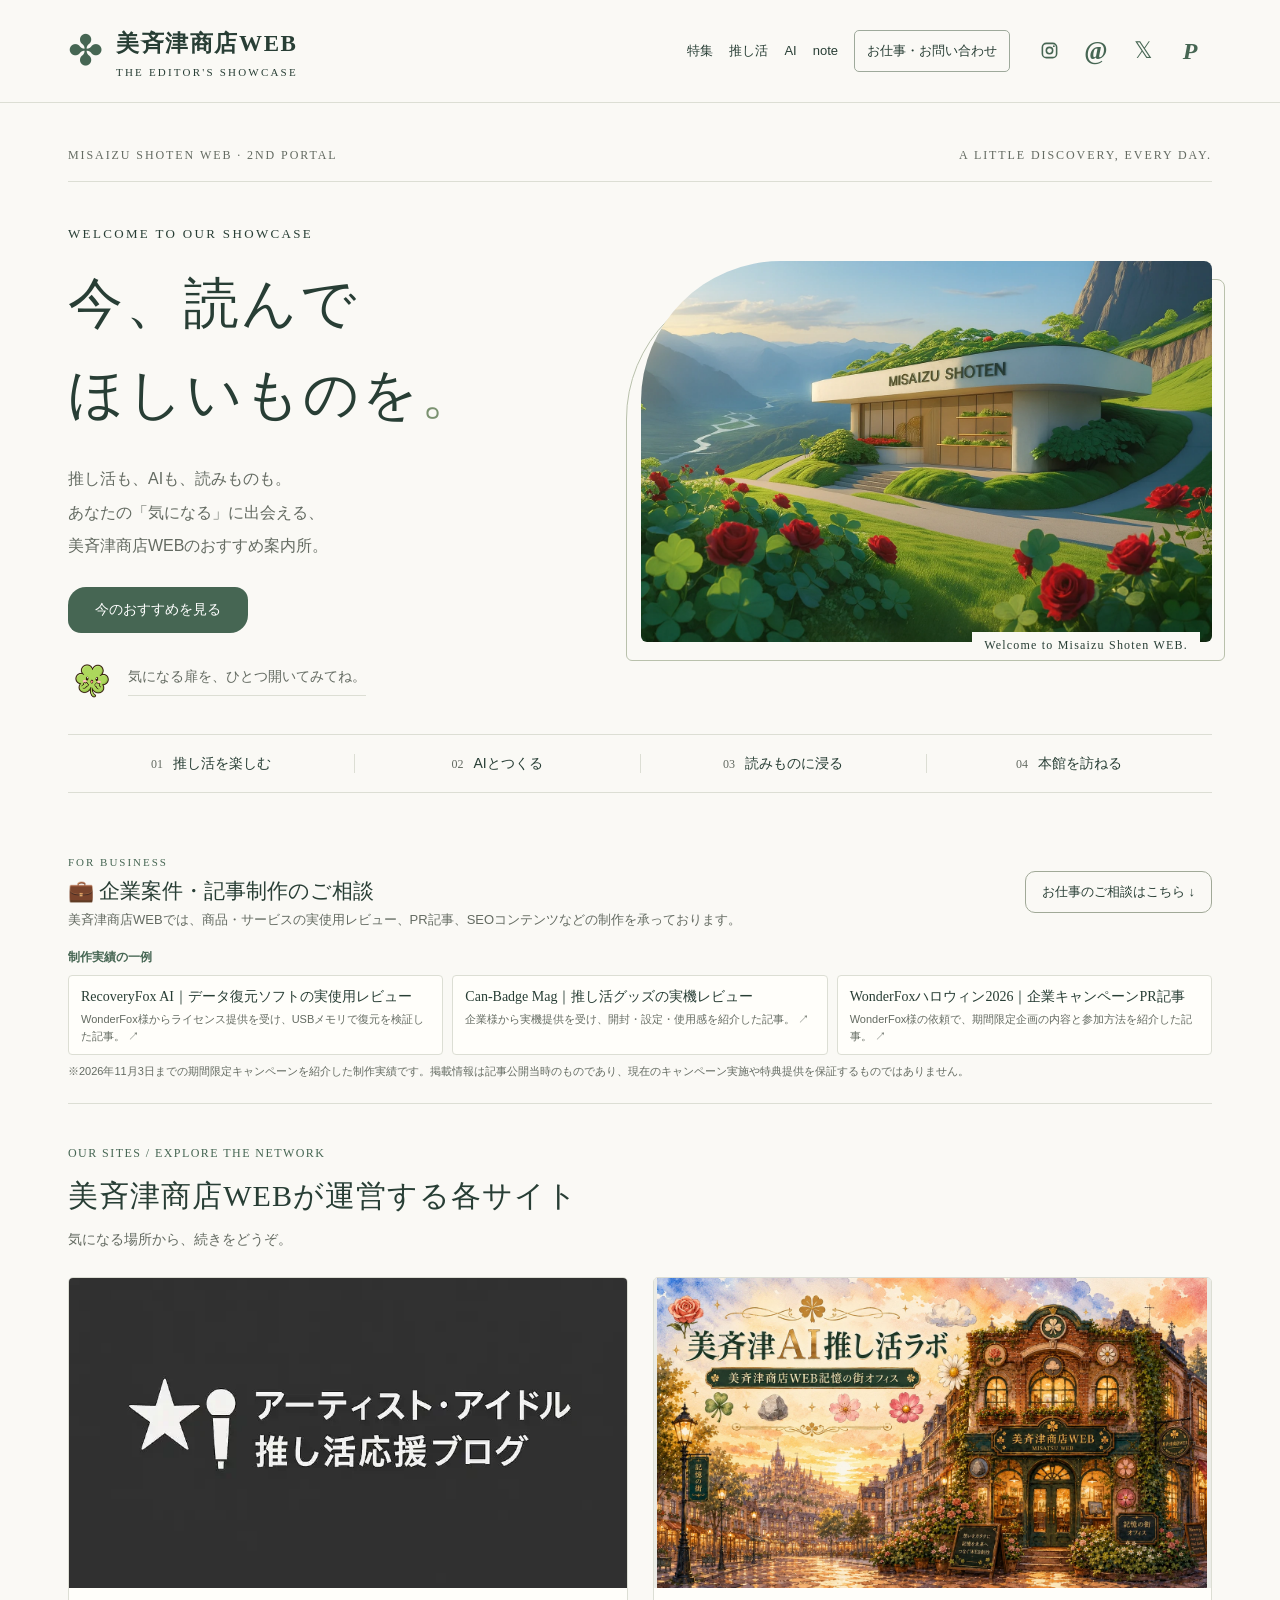
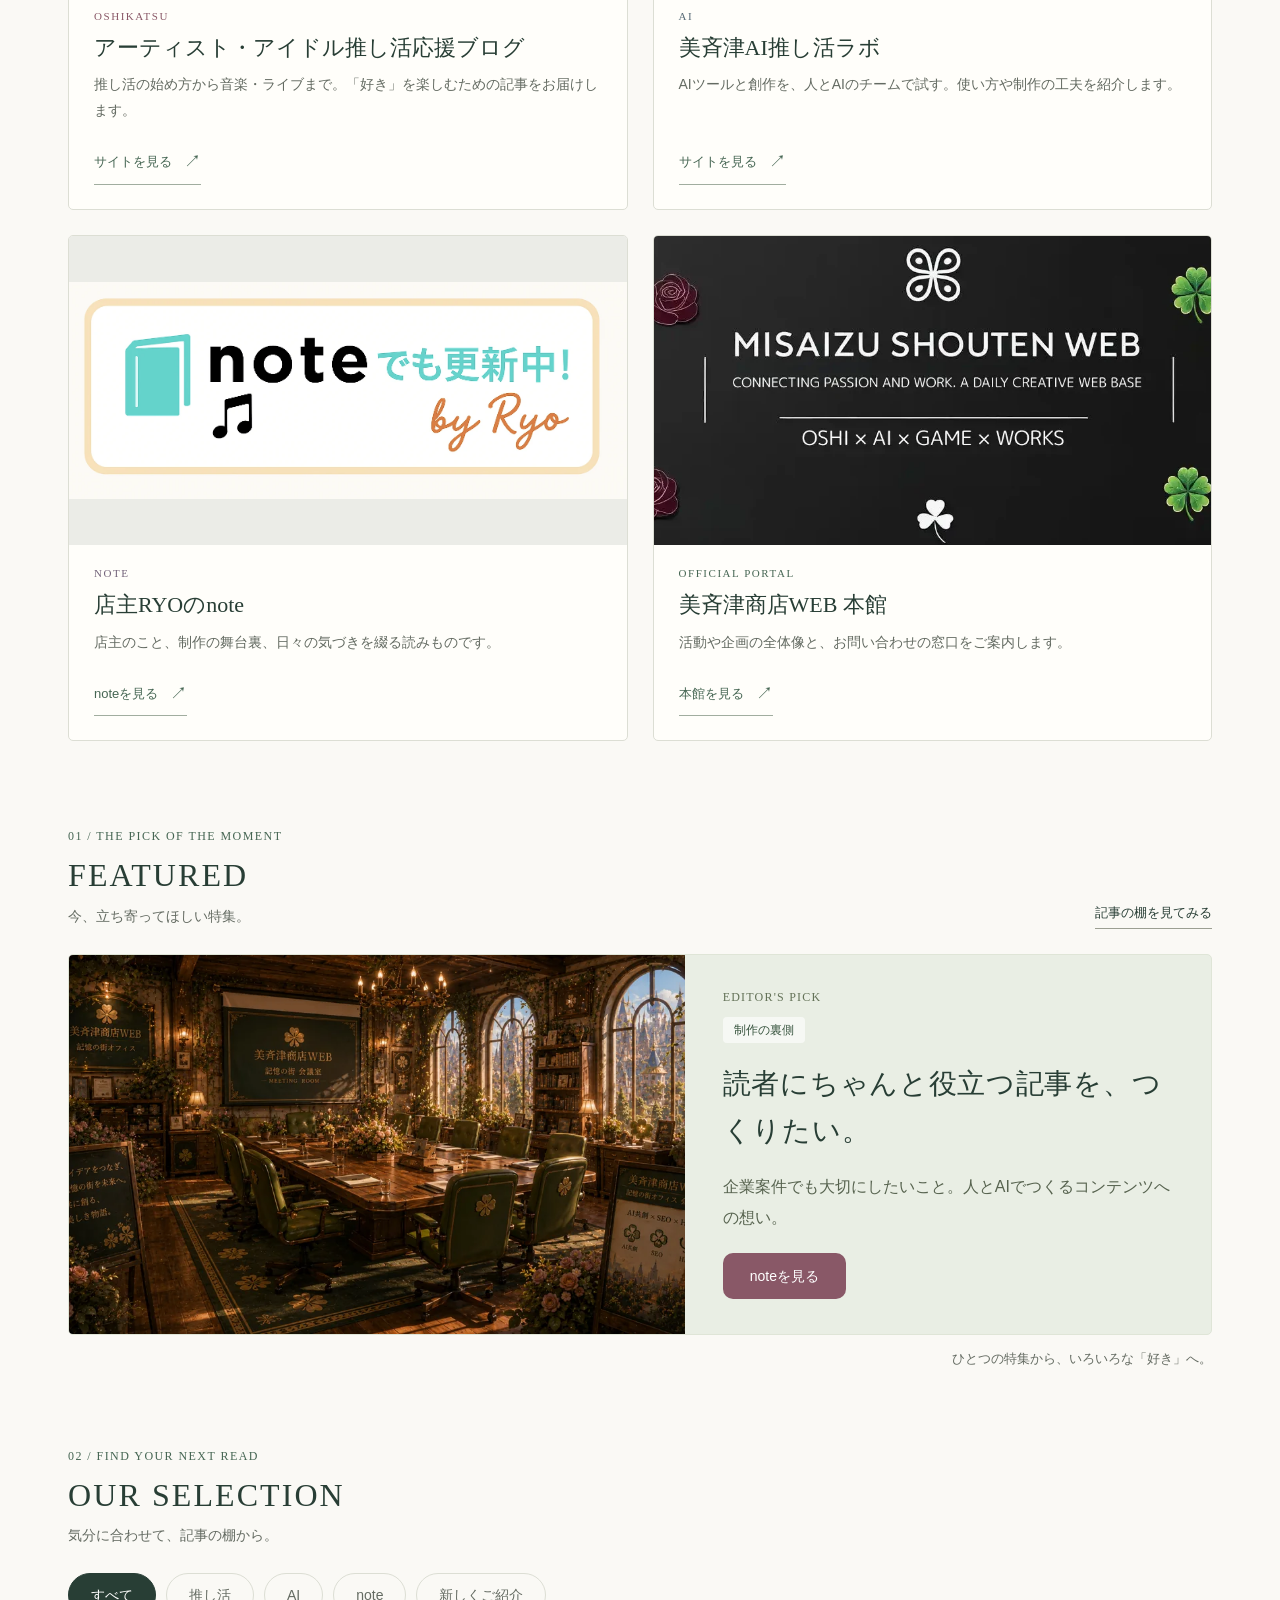
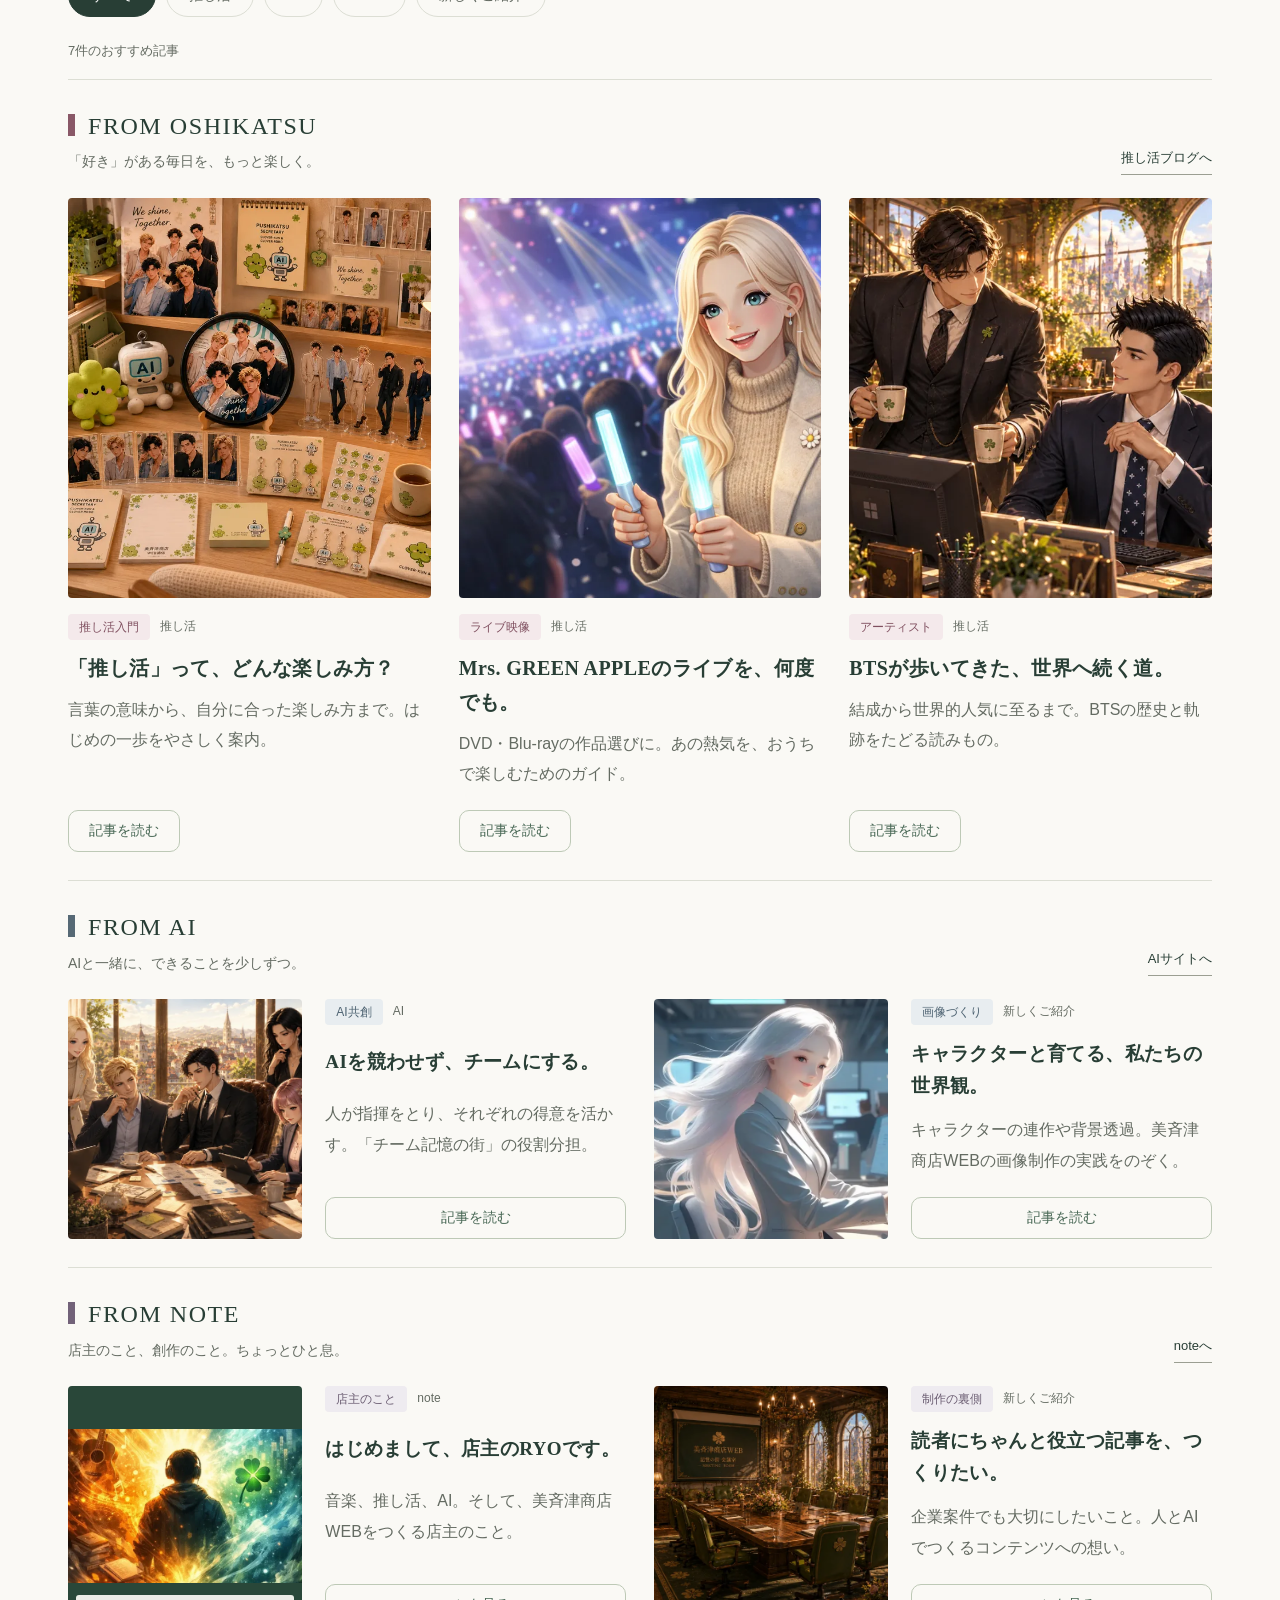
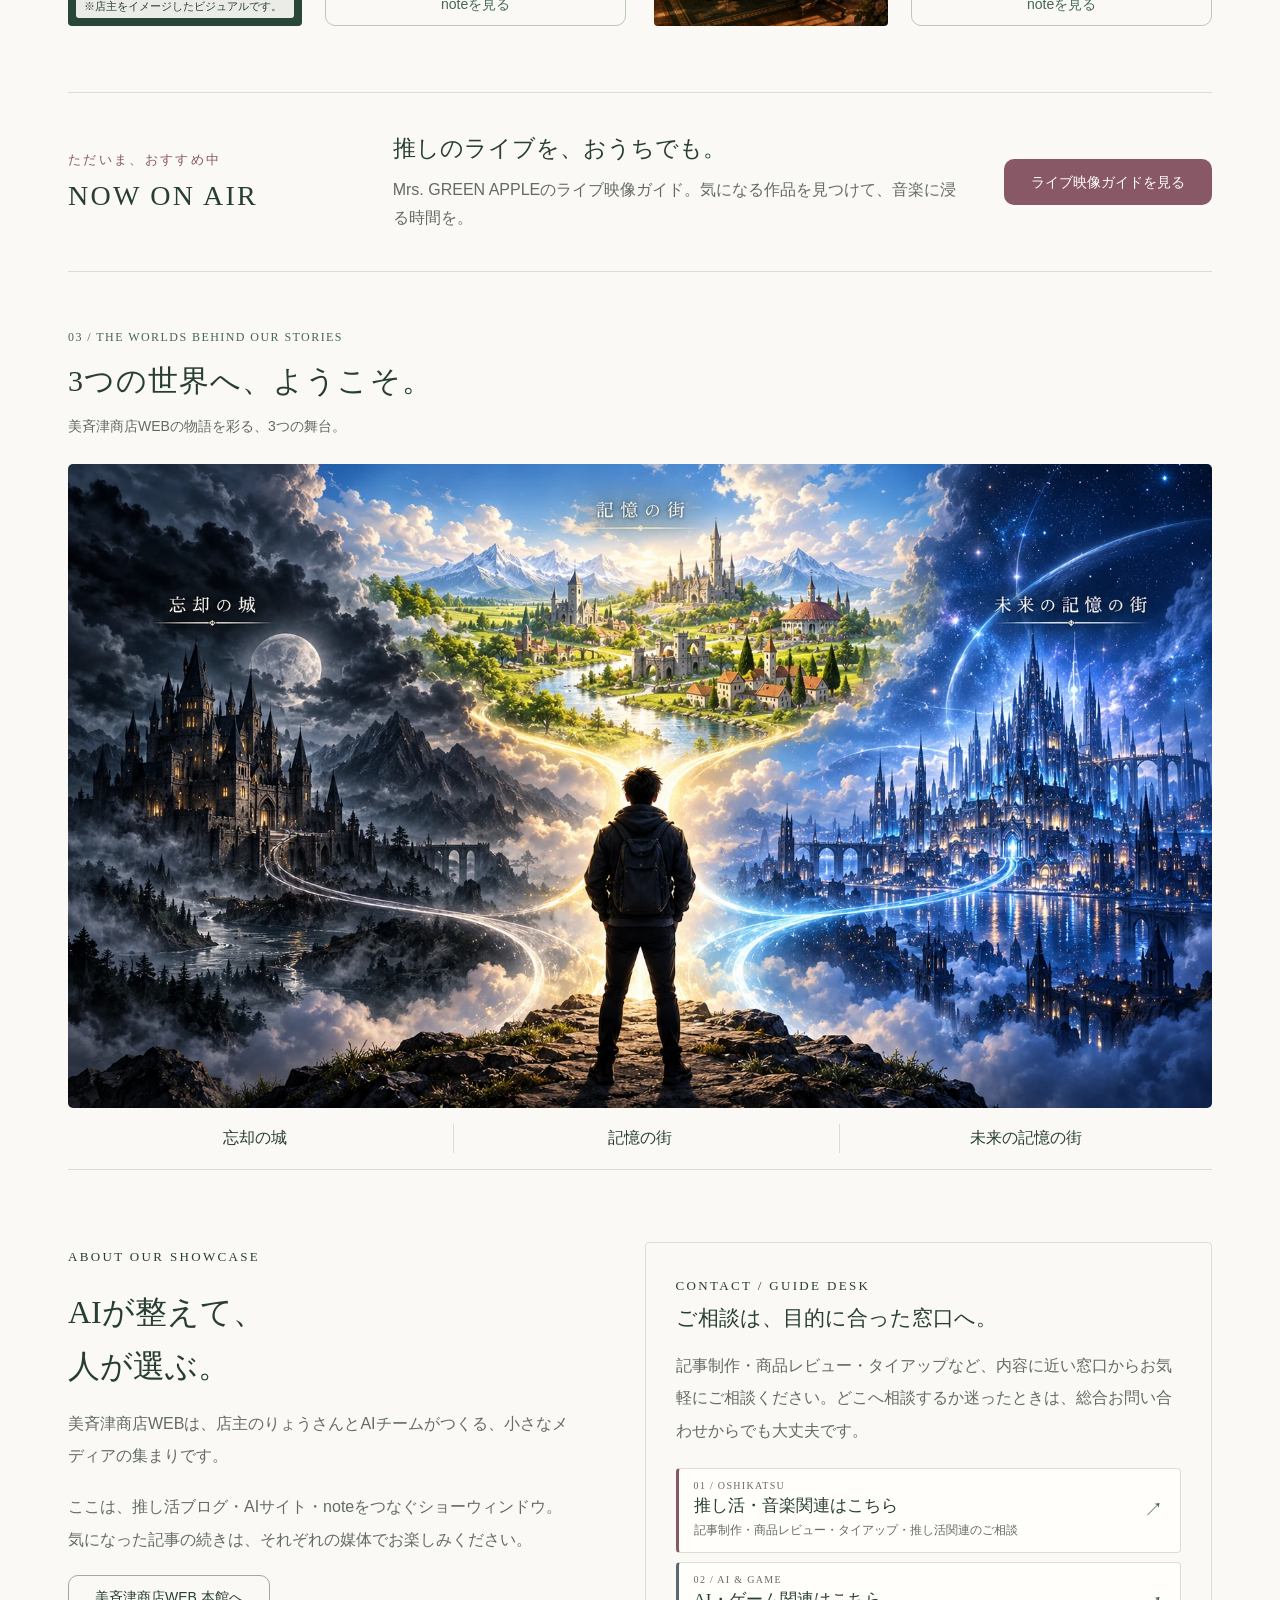
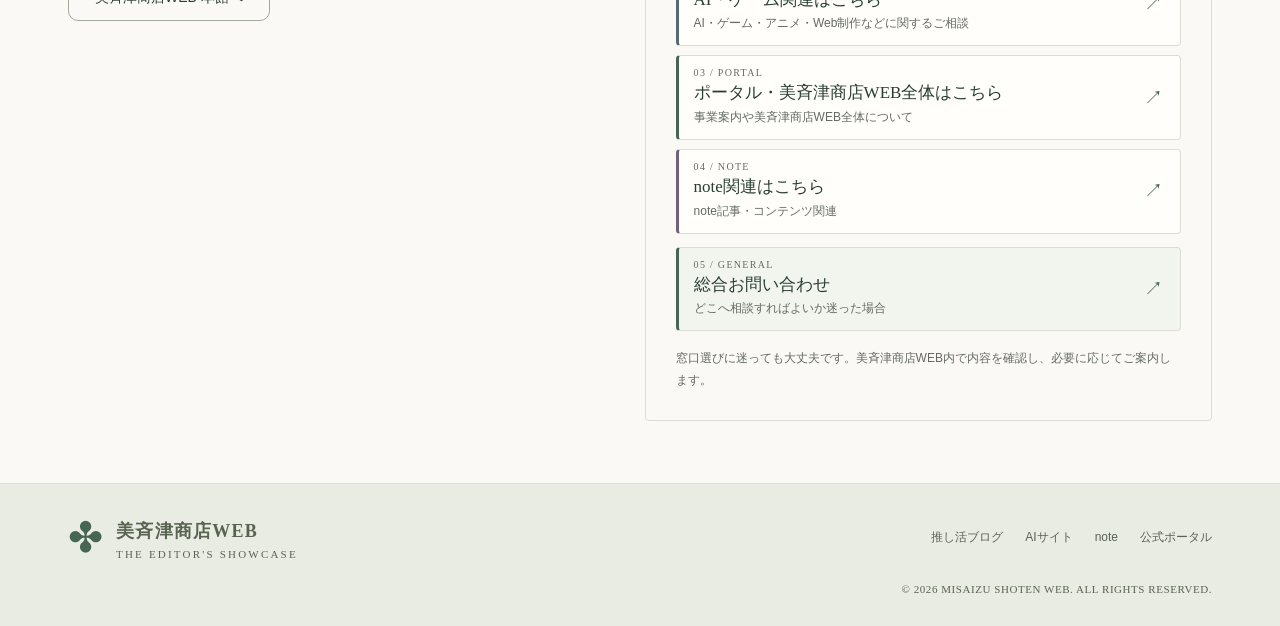
==== commit 9e649b18: "Add compact business guide and official SNS links" ====
--- a/index.html
+++ b/index.html
@@ -1,78 +1,79 @@
-<!DOCTYPE html>
-<html lang="ja"><head><meta charset="utf-8"><meta name="viewport" content="width=device-width,initial-scale=1"><title>美斉津商店WEB｜おすすめ案内所</title><meta name="description" content="推し活も、AIも、読みものも。美斉津商店WEBのおすすめ記事と特集を案内する、第2ポータルサイト。"><meta name="theme-color" content="#466653"><meta property="og:title" content="美斉津商店WEB｜おすすめ案内所"><meta property="og:description" content="今、読んでほしいものを。推し活・AI・noteをつなぐ、美斉津商店WEBのショーウィンドウ。"><meta property="og:type" content="website"><meta property="og:url" content="https://select.oshikatsuouenblog.com/"><link rel="canonical" href="https://select.oshikatsuouenblog.com/"><link rel="icon" type="image/svg+xml" href="data:image/svg+xml,%3Csvg%20xmlns%3D%22http%3A%2F%2Fwww.w3.org%2F2000%2Fsvg%22%20viewBox%3D%220%200%2040%2040%22%3E%3Crect%20width%3D%2240%22%20height%3D%2240%22%20rx%3D%229%22%20fill%3D%22%23466653%22%2F%3E%3Cg%20fill%3D%22%23ecf0cf%22%3E%3Ccircle%20cx%3D%2215%22%20cy%3D%2214%22%20r%3D%227%22%2F%3E%3Ccircle%20cx%3D%2225%22%20cy%3D%2214%22%20r%3D%227%22%2F%3E%3Ccircle%20cx%3D%2215%22%20cy%3D%2224%22%20r%3D%227%22%2F%3E%3Ccircle%20cx%3D%2225%22%20cy%3D%2224%22%20r%3D%227%22%2F%3E%3C%2Fg%3E%3Cpath%20d%3D%22M21%2024q7%208%201%2011%22%20stroke%3D%22%23ecf0cf%22%20stroke-width%3D%223%22%20fill%3D%22none%22%2F%3E%3C%2Fsvg%3E"><link rel="stylesheet" href="styles.css?v=20261012-2"><script defer src="app.js"></script><script defer src="schedule-engine.js"></script><script defer src="pickup.js"></script><script defer src="featured-schedule.js"></script></head>
-<body><a class="skip" href="#main">本文へスキップ</a>
-<header class="masthead"><div class="wrap header-inner"><a class="brand" href="#" aria-label="美斉津商店WEB おすすめ案内所 トップ"><span class="brand-mark" aria-hidden="true">✤</span><div><strong>美斉津商店WEB</strong><small>THE EDITOR'S SHOWCASE</small></div></a><nav class="nav" aria-label="メインナビゲーション"><a href="#featured">特集</a><a href="#oshi">推し活</a><a href="#ai">AI</a><a href="#note">note</a><a class="contact-nav" href="#contact">相談窓口</a></nav></div></header>
-<main id="main"><div class="wrap">
-<section class="hero" aria-labelledby="hero-title"><div class="issue"><span>MISAIZU SHOTEN WEB · 2ND PORTAL</span><span>A LITTLE DISCOVERY, EVERY DAY.</span></div>
- <div class="hero-grid"><div class="hero-copy"><span class="eyebrow">WELCOME TO OUR SHOWCASE</span><h1 id="hero-title">今、読んで<br>ほしいものを<span style="color:#7b9271">。</span></h1><p>推し活も、AIも、読みものも。<br>あなたの「気になる」に出会える、<br>美斉津商店WEBのおすすめ案内所。</p><a class="button green" href="#featured">今のおすすめを見る</a><div class="guide"><img src="assets/clover.webp" alt="案内役のクローバー" width="48" height="48"><span>気になる扉を、ひとつ開いてみてね。</span></div></div>
- <figure class="hero-art"><img src="assets/hero.webp" alt="緑豊かな丘に建つ美斉津商店WEBの建物。入口にはMISAIZU SHOTENの看板、手前にはクローバーと薔薇が広がる" width="1536" height="1024" fetchpriority="high"><figcaption>Welcome to Misaizu Shoten WEB.</figcaption></figure></div>
- <nav class="quicklinks" aria-label="媒体のおすすめへ"><a href="#oshi"><small>01</small>推し活を楽しむ</a><a href="#ai"><small>02</small>AIとつくる</a><a href="#note"><small>03</small>読みものに浸る</a><a href="https://misaizushoten.oshikatsuouenblog.com/"><small>04</small>本館を訪ねる</a></nav></section>
-<section class="pickup section" id="pickup" aria-labelledby="pickup-title" hidden>
-  <div class="section-head"><div><span class="section-index">NOW ON AIR / LIMITED FEATURE</span><h2 id="pickup-title">PICK UP</h2><p>期間限定の注目特集。</p></div></div>
-  <div id="pickup-content"></div>
-</section>
-<section class="site-directory section" id="sites" aria-labelledby="sites-title">
-  <div class="section-head"><div><span class="section-index">OUR SITES / EXPLORE THE NETWORK</span><h2 id="sites-title">美斉津商店WEBが運営する各サイト</h2><p>気になる場所から、続きをどうぞ。</p></div></div>
-  <div class="site-directory-grid">
-    <article class="site-card site-card-oshi"><a class="site-card-media" href="https://oshikatsuouenblog.com/" aria-label="アーティスト・アイドル推し活応援ブログへ"><img src="assets/site-oshikatsu.webp" alt="アーティスト・アイドル推し活応援ブログのロゴ" width="853" height="853" loading="lazy" decoding="async"></a><div class="site-card-body"><span class="site-card-kicker">OSHIKATSU</span><h3>アーティスト・アイドル推し活応援ブログ</h3><p>推し活の始め方から音楽・ライブまで。「好き」を楽しむための記事をお届けします。</p><a class="site-card-link" href="https://oshikatsuouenblog.com/">サイトを見る <span aria-hidden="true">↗</span></a></div></article>
-    <article class="site-card site-card-ai"><a class="site-card-media" href="https://ai-tools.oshikatsuouenblog.com/" aria-label="美斉津AI推し活ラボへ"><img src="assets/site-ai.webp" alt="美斉津AI推し活ラボと記憶の街オフィスのイラスト" width="1400" height="788" loading="lazy" decoding="async"></a><div class="site-card-body"><span class="site-card-kicker">AI</span><h3>美斉津AI推し活ラボ</h3><p>AIツールと創作を、人とAIのチームで試す。使い方や制作の工夫を紹介します。</p><a class="site-card-link" href="https://ai-tools.oshikatsuouenblog.com/">サイトを見る <span aria-hidden="true">↗</span></a></div></article>
-    <article class="site-card site-card-note"><a class="site-card-media" href="https://note.com/loyal_gnu2078" aria-label="店主RYOのnoteへ"><img src="assets/site-note.webp" alt="noteでも更新中と記された店主RYOのイラスト" width="1425" height="555" loading="lazy" decoding="async"></a><div class="site-card-body"><span class="site-card-kicker">NOTE</span><h3>店主RYOのnote</h3><p>店主のこと、制作の舞台裏、日々の気づきを綴る読みものです。</p><a class="site-card-link" href="https://note.com/loyal_gnu2078">noteを見る <span aria-hidden="true">↗</span></a></div></article>
-    <article class="site-card site-card-portal"><a class="site-card-media" href="https://misaizushoten.oshikatsuouenblog.com/" aria-label="美斉津商店WEB本館へ"><img src="assets/site-portal.webp" alt="薔薇とクローバーをあしらった美斉津商店WEB本館のロゴ" width="1000" height="470" loading="lazy" decoding="async"></a><div class="site-card-body"><span class="site-card-kicker">OFFICIAL PORTAL</span><h3>美斉津商店WEB 本館</h3><p>活動や企画の全体像と、お問い合わせの窓口をご案内します。</p><a class="site-card-link" href="https://misaizushoten.oshikatsuouenblog.com/">本館を見る <span aria-hidden="true">↗</span></a></div></article>
-  </div>
-</section>
-<section class="section" id="featured" aria-labelledby="featured-title"><div class="section-head"><div><span class="section-index">01 / THE PICK OF THE MOMENT</span><h2 id="featured-title">FEATURED</h2><p>今、立ち寄ってほしい特集。</p></div><a href="#articles">記事の棚を見てみる</a></div>
- <div id="feature-list"></div><p class="editor-line" id="feature-status" role="status">特集を読み込んでいます。</p>
- <p class="empty" id="feature-empty" hidden>今の特集は準備中です。記事の棚から、お気に入りを探してみてください。</p><noscript><p class="empty">日替わり特集を見るにはJavaScriptを有効にしてください。記事の棚はそのままご覧いただけます。</p></noscript><div class="editor-line">ひとつの特集から、いろいろな「好き」へ。</div></section>
-<section class="catalog-top" id="articles" aria-labelledby="articles-title"><div class="section-head"><div><span class="section-index">02 / FIND YOUR NEXT READ</span><h2 id="articles-title">OUR SELECTION</h2><p>気分に合わせて、記事の棚から。</p></div></div><div class="filters" role="group" aria-label="記事の絞り込み"><button class="filter" data-filter="all" aria-pressed="true">すべて</button><button class="filter" data-filter="oshi" aria-pressed="false">推し活</button><button class="filter" data-filter="ai" aria-pressed="false">AI</button><button class="filter" data-filter="note" aria-pressed="false">note</button><button class="filter" data-filter="new" aria-pressed="false">新しくご紹介</button></div><p class="filter-result" id="result-count" aria-live="polite">7件のおすすめ記事</p><p class="empty" id="empty-state" hidden>この棚はただいま準備中です。「すべて」からほかの記事をご覧ください。</p><section class="media-section" data-media="oshi" id="oshi" aria-labelledby="heading-oshi">
- <div class="section-head"><div><h2 id="heading-oshi">FROM OSHIKATSU</h2><p>「好き」がある毎日を、もっと楽しく。</p></div><a href="https://oshikatsuouenblog.com/">推し活ブログへ</a></div>
- <div class="cards "><article class="card" data-card data-media="oshi" data-new="false" data-start="" data-end="" id="article-oshi-guide">
-  <a class="card-image" href="https://oshikatsuouenblog.com/oshikatsu-guide/" tabindex="-1" aria-hidden="true"><img src="assets/oshi-guide.webp" alt="グッズや写真が丁寧に飾られた推し活の部屋のイラスト" width="680" height="400" loading="lazy" decoding="async"></a>
-  <div class="card-meta"><span class="tag rose-tag">推し活入門</span><span>推し活</span></div>
-  <h3><a href="https://oshikatsuouenblog.com/oshikatsu-guide/">「推し活」って、どんな楽しみ方？</a></h3><p>言葉の意味から、自分に合った楽しみ方まで。はじめの一歩をやさしく案内。</p>
-  <a class="button" href="https://oshikatsuouenblog.com/oshikatsu-guide/" aria-label="「推し活」って、どんな楽しみ方？ — 記事を読む">記事を読む</a>
-</article><article class="card" data-card data-media="oshi" data-new="false" data-start="" data-end="" id="article-live">
-  <a class="card-image" href="https://oshikatsuouenblog.com/mrs-green-apple-dvd-blu-ray-guide/" tabindex="-1" aria-hidden="true"><img src="assets/live.webp" alt="ペンライトを持ってライブを楽しむ人物のイラスト" width="680" height="400" loading="lazy" decoding="async"></a>
-  <div class="card-meta"><span class="tag rose-tag">ライブ映像</span><span>推し活</span></div>
-  <h3><a href="https://oshikatsuouenblog.com/mrs-green-apple-dvd-blu-ray-guide/">Mrs. GREEN APPLEのライブを、何度でも。</a></h3><p>DVD・Blu-rayの作品選びに。あの熱気を、おうちで楽しむためのガイド。</p>
-  <a class="button" href="https://oshikatsuouenblog.com/mrs-green-apple-dvd-blu-ray-guide/" aria-label="Mrs. GREEN APPLEのライブを、何度でも。 — 記事を読む">記事を読む</a>
-</article><article class="card" data-card data-media="oshi" data-new="false" data-start="" data-end="" id="article-bts">
-  <a class="card-image" href="https://oshikatsuouenblog.com/bts-history-timeline/" tabindex="-1" aria-hidden="true"><img src="assets/music.webp" alt="レコードのある部屋で音楽について語らう人物たちのイラスト" width="680" height="400" loading="lazy" decoding="async"></a>
-  <div class="card-meta"><span class="tag rose-tag">アーティスト</span><span>推し活</span></div>
-  <h3><a href="https://oshikatsuouenblog.com/bts-history-timeline/">BTSが歩いてきた、世界へ続く道。</a></h3><p>結成から世界的人気に至るまで。BTSの歴史と軌跡をたどる読みもの。</p>
-  <a class="button" href="https://oshikatsuouenblog.com/bts-history-timeline/" aria-label="BTSが歩いてきた、世界へ続く道。 — 記事を読む">記事を読む</a>
-</article></div></section><section class="media-section" data-media="ai" id="ai" aria-labelledby="heading-ai">
- <div class="section-head"><div><h2 id="heading-ai">FROM AI</h2><p>AIと一緒に、できることを少しずつ。</p></div><a href="https://ai-tools.oshikatsuouenblog.com/">AIサイトへ</a></div>
- <div class="cards two"><article class="card" data-card data-media="ai" data-new="false" data-start="" data-end="" id="article-ai-team">
-  <a class="card-image" href="https://ai-tools.oshikatsuouenblog.com/2025/11/28/ai-team-hio/" tabindex="-1" aria-hidden="true"><img src="assets/ai-team.webp" alt="テーブルを囲んで話し合う記憶の街のチームのイラスト" width="680" height="400" loading="lazy" decoding="async"></a>
-  <div class="card-meta"><span class="tag ai-tag">AI共創</span><span>AI</span></div>
-  <h3><a href="https://ai-tools.oshikatsuouenblog.com/2025/11/28/ai-team-hio/">AIを競わせず、チームにする。</a></h3><p>人が指揮をとり、それぞれの得意を活かす。「チーム記憶の街」の役割分担。</p>
-  <a class="button" href="https://ai-tools.oshikatsuouenblog.com/2025/11/28/ai-team-hio/" aria-label="AIを競わせず、チームにする。 — 記事を読む">記事を読む</a>
-</article><article class="card" data-card data-media="ai" data-new="true" data-start="" data-end="" id="article-ai-create">
-  <a class="card-image" href="https://ai-tools.oshikatsuouenblog.com/2026/09/09/gpt-image-2-5/" tabindex="-1" aria-hidden="true"><img src="assets/ai-create.webp" alt="青い光の差す制作室で作業する人物のイラスト" width="680" height="400" loading="lazy" decoding="async"></a>
-  <div class="card-meta"><span class="tag ai-tag">画像づくり</span><span>新しくご紹介</span></div>
-  <h3><a href="https://ai-tools.oshikatsuouenblog.com/2026/09/09/gpt-image-2-5/">キャラクターと育てる、私たちの世界観。</a></h3><p>キャラクターの連作や背景透過。美斉津商店WEBの画像制作の実践をのぞく。</p>
-  <a class="button" href="https://ai-tools.oshikatsuouenblog.com/2026/09/09/gpt-image-2-5/" aria-label="キャラクターと育てる、私たちの世界観。 — 記事を読む">記事を読む</a>
-</article></div></section><section class="media-section" data-media="note" id="note" aria-labelledby="heading-note">
- <div class="section-head"><div><h2 id="heading-note">FROM NOTE</h2><p>店主のこと、創作のこと。ちょっとひと息。</p></div><a href="https://note.com/loyal_gnu2078">noteへ</a></div>
- <div class="cards two"><article class="card" data-card data-media="note" data-new="false" data-start="" data-end="" id="article-note-ryo">
-  <a class="card-image note-ryo-visual" href="https://note.com/loyal_gnu2078/n/n79fe534038a0"><img src="assets/ryo-visual.webp" alt="ギターとクローバーのあるオレンジと青緑の幻想的な風景に立つ、後ろ姿の人物" width="590" height="389" loading="lazy" decoding="async"><span class="image-disclaimer">※店主をイメージしたビジュアルです。</span></a>
-  <div class="card-meta"><span class="tag note-tag">店主のこと</span><span>note</span></div>
-  <h3><a href="https://note.com/loyal_gnu2078/n/n79fe534038a0">はじめまして、店主のRYOです。</a></h3><p>音楽、推し活、AI。そして、美斉津商店WEBをつくる店主のこと。</p>
-  <a class="button" href="https://note.com/loyal_gnu2078/n/n79fe534038a0" aria-label="はじめまして、店主のRYOです。 — noteを見る">noteを見る</a>
-</article><article class="card" data-card data-media="note" data-new="true" data-start="" data-end="" id="article-note-story">
-  <a class="card-image" href="https://note.com/loyal_gnu2078/n/n1a6a9def1bc1" tabindex="-1" aria-hidden="true"><img src="assets/note-story.webp" alt="本と机が並ぶ、あたたかな光の制作室のイラスト" width="680" height="400" loading="lazy" decoding="async"></a>
-  <div class="card-meta"><span class="tag note-tag">制作の裏側</span><span>新しくご紹介</span></div>
-  <h3><a href="https://note.com/loyal_gnu2078/n/n1a6a9def1bc1">読者にちゃんと役立つ記事を、つくりたい。</a></h3><p>企業案件でも大切にしたいこと。人とAIでつくるコンテンツへの想い。</p>
-  <a class="button" href="https://note.com/loyal_gnu2078/n/n1a6a9def1bc1" aria-label="読者にちゃんと役立つ記事を、つくりたい。 — noteを見る">noteを見る</a>
-</article></div></section></section>
-<section class="onair" id="on-air" aria-labelledby="onair-title" data-scheduled data-start="" data-end=""><div><span class="eyebrow">ただいま、おすすめ中</span><h2 id="onair-title">NOW ON AIR</h2></div><div><h3>推しのライブを、おうちでも。</h3><p>Mrs. GREEN APPLEのライブ映像ガイド。気になる作品を見つけて、音楽に浸る時間を。</p></div><a class="button rose" href="https://oshikatsuouenblog.com/mrs-green-apple-dvd-blu-ray-guide/">ライブ映像ガイドを見る</a></section>
-<section class="worlds section" id="worlds" aria-labelledby="worlds-title"><div class="section-head"><div><span class="section-index">03 / THE WORLDS BEHIND OUR STORIES</span><h2 id="worlds-title">3つの世界へ、ようこそ。</h2><p>美斉津商店WEBの物語を彩る、3つの舞台。</p></div></div><figure class="worlds-figure"><img src="assets/three-worlds.webp" alt="左に月明かりに包まれた忘却の城、中央に光と緑あふれる記憶の街、右に青く輝く未来の記憶の街。3つの世界を見渡す人物が手前に立つ" width="1672" height="941" loading="lazy" decoding="async"><figcaption><span>忘却の城</span><span>記憶の街</span><span>未来の記憶の街</span></figcaption></figure></section>
-<section class="about" id="about" aria-labelledby="about-title"><div><span class="eyebrow">ABOUT OUR SHOWCASE</span><h2 id="about-title">AIが整えて、<br>人が選ぶ。</h2><p>美斉津商店WEBは、店主のりょうさんとAIチームがつくる、小さなメディアの集まりです。</p><p>ここは、推し活ブログ・AIサイト・noteをつなぐショーウィンドウ。気になった記事の続きは、それぞれの媒体でお楽しみください。</p><a class="button outline" href="https://misaizushoten.oshikatsuouenblog.com/">美斉津商店WEB 本館へ</a></div><div class="about-contact" id="contact"><span class="eyebrow">CONTACT / GUIDE DESK</span><h3>ご相談は、目的に合った窓口へ。</h3><p>記事制作・商品レビュー・タイアップなど、内容に近い窓口からお気軽にご相談ください。どこへ相談するか迷ったときは、総合お問い合わせからでも大丈夫です。</p>
-<div class="contact-routes" aria-label="目的別のお問い合わせ先">
-<a class="contact-route route-oshi" href="https://oshikatsuouenblog.com/oshikatsu-business/"><span class="contact-route-kicker">01 / OSHIKATSU</span><strong>推し活・音楽関連はこちら</strong><small>記事制作・商品レビュー・タイアップ・推し活関連のご相談</small><span class="contact-route-arrow" aria-hidden="true">↗</span></a>
-<a class="contact-route route-ai" href="https://ai-tools.oshikatsuouenblog.com/%e3%81%8a%e4%bb%95%e4%ba%8b%e3%83%bb%e3%81%94%e4%be%9d%e9%a0%bc%e3%81%ab%e9%96%a2%e3%81%99%e3%82%8b%e3%81%8a%e5%95%8f%e3%81%84%e5%90%88%e3%82%8f%e3%81%9b/"><span class="contact-route-kicker">02 / AI &amp; GAME</span><strong>AI・ゲーム関連はこちら</strong><small>AI・ゲーム・アニメ・Web制作などに関するご相談</small><span class="contact-route-arrow" aria-hidden="true">↗</span></a>
-<a class="contact-route route-portal" href="https://misaizushoten.oshikatsuouenblog.com/%e7%9b%b8%e8%ab%87%e3%81%99%e3%82%8b/"><span class="contact-route-kicker">03 / PORTAL</span><strong>ポータル・美斉津商店WEB全体はこちら</strong><small>事業案内や美斉津商店WEB全体について</small><span class="contact-route-arrow" aria-hidden="true">↗</span></a>
-<a class="contact-route route-note" href="https://note.com/loyal_gnu2078/n/n1a6a9def1bc1"><span class="contact-route-kicker">04 / NOTE</span><strong>note関連はこちら</strong><small>note記事・コンテンツ関連</small><span class="contact-route-arrow" aria-hidden="true">↗</span></a>
-<a class="contact-route route-general" href="https://oshikatsuouenblog.com/for-inquiries-please-contact/"><span class="contact-route-kicker">05 / GENERAL</span><strong>総合お問い合わせ</strong><small>どこへ相談すればよいか迷った場合</small><span class="contact-route-arrow" aria-hidden="true">↗</span></a>
-</div><p class="contact-note">窓口選びに迷っても大丈夫です。美斉津商店WEB内で内容を確認し、必要に応じてご案内します。</p></div></section>
+<!DOCTYPE html>
+<html lang="ja"><head><meta charset="utf-8"><meta name="viewport" content="width=device-width,initial-scale=1"><title>美斉津商店WEB｜おすすめ案内所</title><meta name="description" content="推し活も、AIも、読みものも。美斉津商店WEBのおすすめ記事と特集を案内する、第2ポータルサイト。"><meta name="theme-color" content="#466653"><meta property="og:title" content="美斉津商店WEB｜おすすめ案内所"><meta property="og:description" content="今、読んでほしいものを。推し活・AI・noteをつなぐ、美斉津商店WEBのショーウィンドウ。"><meta property="og:type" content="website"><meta property="og:url" content="https://select.oshikatsuouenblog.com/"><link rel="canonical" href="https://select.oshikatsuouenblog.com/"><link rel="icon" type="image/svg+xml" href="data:image/svg+xml,%3Csvg%20xmlns%3D%22http%3A%2F%2Fwww.w3.org%2F2000%2Fsvg%22%20viewBox%3D%220%200%2040%2040%22%3E%3Crect%20width%3D%2240%22%20height%3D%2240%22%20rx%3D%229%22%20fill%3D%22%23466653%22%2F%3E%3Cg%20fill%3D%22%23ecf0cf%22%3E%3Ccircle%20cx%3D%2215%22%20cy%3D%2214%22%20r%3D%227%22%2F%3E%3Ccircle%20cx%3D%2225%22%20cy%3D%2214%22%20r%3D%227%22%2F%3E%3Ccircle%20cx%3D%2215%22%20cy%3D%2224%22%20r%3D%227%22%2F%3E%3Ccircle%20cx%3D%2225%22%20cy%3D%2224%22%20r%3D%227%22%2F%3E%3C%2Fg%3E%3Cpath%20d%3D%22M21%2024q7%208%201%2011%22%20stroke%3D%22%23ecf0cf%22%20stroke-width%3D%223%22%20fill%3D%22none%22%2F%3E%3C%2Fsvg%3E"><link rel="stylesheet" href="styles.css?v=20261101-1"><script defer src="app.js"></script><script defer src="schedule-engine.js"></script><script defer src="pickup.js?v=20261014-1"></script><script defer src="featured-schedule.js"></script></head>
+<body><a class="skip" href="#main">本文へスキップ</a>
+<header class="masthead"><div class="wrap header-inner"><a class="brand" href="#" aria-label="美斉津商店WEB おすすめ案内所 トップ"><span class="brand-mark" aria-hidden="true">✤</span><div><strong>美斉津商店WEB</strong><small>THE EDITOR'S SHOWCASE</small></div></a><div class="header-links"><nav class="nav" aria-label="メインナビゲーション"><a href="#featured">特集</a><a href="#oshi">推し活</a><a href="#ai">AI</a><a href="#note">note</a><a class="contact-nav" href="#contact">お仕事・お問い合わせ</a></nav><nav class="social-links" aria-label="公式SNS"><a href="https://www.instagram.com/misaizushoten.web/" target="_blank" rel="noopener noreferrer" aria-label="Instagram（新しいタブで開く）" title="Instagram"><svg viewBox="0 0 24 24" aria-hidden="true"><rect x="3" y="3" width="18" height="18" rx="5" fill="none" stroke="currentColor" stroke-width="2"/><circle cx="12" cy="12" r="4" fill="none" stroke="currentColor" stroke-width="2"/><circle cx="17.5" cy="6.5" r="1.2" fill="currentColor"/></svg></a><a href="https://www.threads.com/@misaizushoten.web" target="_blank" rel="noopener noreferrer" aria-label="Threads（新しいタブで開く）" title="Threads"><span class="social-threads" aria-hidden="true">@</span></a><a href="https://x.com/MisaizuShoten" target="_blank" rel="noopener noreferrer" aria-label="X（新しいタブで開く）" title="X"><span class="social-x" aria-hidden="true">𝕏</span></a><a href="https://www.pinterest.com/misaizushoutenweb/" target="_blank" rel="noopener noreferrer" aria-label="Pinterest（新しいタブで開く）" title="Pinterest"><span class="social-pinterest" aria-hidden="true">P</span></a></nav></div></div></header>
+<main id="main"><div class="wrap">
+<section class="hero" aria-labelledby="hero-title"><div class="issue"><span>MISAIZU SHOTEN WEB · 2ND PORTAL</span><span>A LITTLE DISCOVERY, EVERY DAY.</span></div>
+ <div class="hero-grid"><div class="hero-copy"><span class="eyebrow">WELCOME TO OUR SHOWCASE</span><h1 id="hero-title">今、読んで<br>ほしいものを<span style="color:#7b9271">。</span></h1><p>推し活も、AIも、読みものも。<br>あなたの「気になる」に出会える、<br>美斉津商店WEBのおすすめ案内所。</p><a class="button green" href="#featured">今のおすすめを見る</a><div class="guide"><img src="assets/clover.webp" alt="案内役のクローバー" width="48" height="48"><span>気になる扉を、ひとつ開いてみてね。</span></div></div>
+ <figure class="hero-art"><img src="assets/hero.webp" alt="緑豊かな丘に建つ美斉津商店WEBの建物。入口にはMISAIZU SHOTENの看板、手前にはクローバーと薔薇が広がる" width="1536" height="1024" fetchpriority="high"><figcaption>Welcome to Misaizu Shoten WEB.</figcaption></figure></div>
+ <nav class="quicklinks" aria-label="媒体のおすすめへ"><a href="#oshi"><small>01</small>推し活を楽しむ</a><a href="#ai"><small>02</small>AIとつくる</a><a href="#note"><small>03</small>読みものに浸る</a><a href="https://misaizushoten.oshikatsuouenblog.com/"><small>04</small>本館を訪ねる</a></nav></section>
+<section class="business-intro" aria-labelledby="business-title"><div class="business-intro-top"><div><span class="eyebrow">FOR BUSINESS</span><h2 id="business-title">💼 企業案件・記事制作のご相談</h2><p>美斉津商店WEBでは、商品・サービスの実使用レビュー、PR記事、SEOコンテンツなどの制作を承っております。</p></div><a class="button outline" href="#contact">お仕事のご相談はこちら ↓</a></div><div class="business-work-head">制作実績の一例</div><ul class="business-works"><li><a href="https://ai-tools.oshikatsuouenblog.com/2026/10/02/recoveryfox-ai-review/" target="_blank" rel="noopener noreferrer"><strong>RecoveryFox AI｜データ復元ソフトの実使用レビュー</strong><span>WonderFox様からライセンス提供を受け、USBメモリで復元を検証した記事。 ↗</span></a></li><li><a href="https://oshikatsuouenblog.com/can-badge-mag/" target="_blank" rel="noopener noreferrer"><strong>Can-Badge Mag｜推し活グッズの実機レビュー</strong><span>企業様から実機提供を受け、開封・設定・使用感を紹介した記事。 ↗</span></a></li><li><a href="https://note.com/loyal_gnu2078/n/n9f494c023526" target="_blank" rel="noopener noreferrer"><strong>WonderFoxハロウィン2026｜企業キャンペーンPR記事</strong><span>WonderFox様の依頼で、期間限定企画の内容と参加方法を紹介した記事。 ↗</span></a></li></ul><p class="business-note">※2026年11月3日までの期間限定キャンペーンを紹介した制作実績です。掲載情報は記事公開当時のものであり、現在のキャンペーン実施や特典提供を保証するものではありません。</p></section>
+<section class="pickup section" id="pickup" aria-labelledby="pickup-title" hidden>
+  <div class="section-head"><div><span class="section-index">NOW ON AIR / LIMITED FEATURE</span><h2 id="pickup-title">PICK UP</h2><p>期間限定の注目特集。</p></div></div>
+  <div id="pickup-content"></div>
+</section>
+<section class="site-directory section" id="sites" aria-labelledby="sites-title">
+  <div class="section-head"><div><span class="section-index">OUR SITES / EXPLORE THE NETWORK</span><h2 id="sites-title">美斉津商店WEBが運営する各サイト</h2><p>気になる場所から、続きをどうぞ。</p></div></div>
+  <div class="site-directory-grid">
+    <article class="site-card site-card-oshi"><a class="site-card-media" href="https://oshikatsuouenblog.com/" aria-label="アーティスト・アイドル推し活応援ブログへ"><img src="assets/site-oshikatsu.webp" alt="アーティスト・アイドル推し活応援ブログのロゴ" width="853" height="853" loading="lazy" decoding="async"></a><div class="site-card-body"><span class="site-card-kicker">OSHIKATSU</span><h3>アーティスト・アイドル推し活応援ブログ</h3><p>推し活の始め方から音楽・ライブまで。「好き」を楽しむための記事をお届けします。</p><a class="site-card-link" href="https://oshikatsuouenblog.com/">サイトを見る <span aria-hidden="true">↗</span></a></div></article>
+    <article class="site-card site-card-ai"><a class="site-card-media" href="https://ai-tools.oshikatsuouenblog.com/" aria-label="美斉津AI推し活ラボへ"><img src="assets/site-ai.webp" alt="美斉津AI推し活ラボと記憶の街オフィスのイラスト" width="1400" height="788" loading="lazy" decoding="async"></a><div class="site-card-body"><span class="site-card-kicker">AI</span><h3>美斉津AI推し活ラボ</h3><p>AIツールと創作を、人とAIのチームで試す。使い方や制作の工夫を紹介します。</p><a class="site-card-link" href="https://ai-tools.oshikatsuouenblog.com/">サイトを見る <span aria-hidden="true">↗</span></a></div></article>
+    <article class="site-card site-card-note"><a class="site-card-media" href="https://note.com/loyal_gnu2078" aria-label="店主RYOのnoteへ"><img src="assets/site-note.webp" alt="noteでも更新中と記された店主RYOのイラスト" width="1425" height="555" loading="lazy" decoding="async"></a><div class="site-card-body"><span class="site-card-kicker">NOTE</span><h3>店主RYOのnote</h3><p>店主のこと、制作の舞台裏、日々の気づきを綴る読みものです。</p><a class="site-card-link" href="https://note.com/loyal_gnu2078">noteを見る <span aria-hidden="true">↗</span></a></div></article>
+    <article class="site-card site-card-portal"><a class="site-card-media" href="https://misaizushoten.oshikatsuouenblog.com/" aria-label="美斉津商店WEB本館へ"><img src="assets/site-portal.webp" alt="薔薇とクローバーをあしらった美斉津商店WEB本館のロゴ" width="1000" height="470" loading="lazy" decoding="async"></a><div class="site-card-body"><span class="site-card-kicker">OFFICIAL PORTAL</span><h3>美斉津商店WEB 本館</h3><p>活動や企画の全体像と、お問い合わせの窓口をご案内します。</p><a class="site-card-link" href="https://misaizushoten.oshikatsuouenblog.com/">本館を見る <span aria-hidden="true">↗</span></a></div></article>
+  </div>
+</section>
+<section class="section" id="featured" aria-labelledby="featured-title"><div class="section-head"><div><span class="section-index">01 / THE PICK OF THE MOMENT</span><h2 id="featured-title">FEATURED</h2><p>今、立ち寄ってほしい特集。</p></div><a href="#articles">記事の棚を見てみる</a></div>
+ <div id="feature-list"></div><p class="editor-line" id="feature-status" role="status">特集を読み込んでいます。</p>
+ <p class="empty" id="feature-empty" hidden>今の特集は準備中です。記事の棚から、お気に入りを探してみてください。</p><noscript><p class="empty">日替わり特集を見るにはJavaScriptを有効にしてください。記事の棚はそのままご覧いただけます。</p></noscript><div class="editor-line">ひとつの特集から、いろいろな「好き」へ。</div></section>
+<section class="catalog-top" id="articles" aria-labelledby="articles-title"><div class="section-head"><div><span class="section-index">02 / FIND YOUR NEXT READ</span><h2 id="articles-title">OUR SELECTION</h2><p>気分に合わせて、記事の棚から。</p></div></div><div class="filters" role="group" aria-label="記事の絞り込み"><button class="filter" data-filter="all" aria-pressed="true">すべて</button><button class="filter" data-filter="oshi" aria-pressed="false">推し活</button><button class="filter" data-filter="ai" aria-pressed="false">AI</button><button class="filter" data-filter="note" aria-pressed="false">note</button><button class="filter" data-filter="new" aria-pressed="false">新しくご紹介</button></div><p class="filter-result" id="result-count" aria-live="polite">7件のおすすめ記事</p><p class="empty" id="empty-state" hidden>この棚はただいま準備中です。「すべて」からほかの記事をご覧ください。</p><section class="media-section" data-media="oshi" id="oshi" aria-labelledby="heading-oshi">
+ <div class="section-head"><div><h2 id="heading-oshi">FROM OSHIKATSU</h2><p>「好き」がある毎日を、もっと楽しく。</p></div><a href="https://oshikatsuouenblog.com/">推し活ブログへ</a></div>
+ <div class="cards "><article class="card" data-card data-media="oshi" data-new="false" data-start="" data-end="" id="article-oshi-guide">
+  <a class="card-image" href="https://oshikatsuouenblog.com/oshikatsu-guide/" tabindex="-1" aria-hidden="true"><img src="assets/oshi-guide.webp" alt="グッズや写真が丁寧に飾られた推し活の部屋のイラスト" width="680" height="400" loading="lazy" decoding="async"></a>
+  <div class="card-meta"><span class="tag rose-tag">推し活入門</span><span>推し活</span></div>
+  <h3><a href="https://oshikatsuouenblog.com/oshikatsu-guide/">「推し活」って、どんな楽しみ方？</a></h3><p>言葉の意味から、自分に合った楽しみ方まで。はじめの一歩をやさしく案内。</p>
+  <a class="button" href="https://oshikatsuouenblog.com/oshikatsu-guide/" aria-label="「推し活」って、どんな楽しみ方？ — 記事を読む">記事を読む</a>
+</article><article class="card" data-card data-media="oshi" data-new="false" data-start="" data-end="" id="article-live">
+  <a class="card-image" href="https://oshikatsuouenblog.com/mrs-green-apple-dvd-blu-ray-guide/" tabindex="-1" aria-hidden="true"><img src="assets/live.webp" alt="ペンライトを持ってライブを楽しむ人物のイラスト" width="680" height="400" loading="lazy" decoding="async"></a>
+  <div class="card-meta"><span class="tag rose-tag">ライブ映像</span><span>推し活</span></div>
+  <h3><a href="https://oshikatsuouenblog.com/mrs-green-apple-dvd-blu-ray-guide/">Mrs. GREEN APPLEのライブを、何度でも。</a></h3><p>DVD・Blu-rayの作品選びに。あの熱気を、おうちで楽しむためのガイド。</p>
+  <a class="button" href="https://oshikatsuouenblog.com/mrs-green-apple-dvd-blu-ray-guide/" aria-label="Mrs. GREEN APPLEのライブを、何度でも。 — 記事を読む">記事を読む</a>
+</article><article class="card" data-card data-media="oshi" data-new="false" data-start="" data-end="" id="article-bts">
+  <a class="card-image" href="https://oshikatsuouenblog.com/bts-history-timeline/" tabindex="-1" aria-hidden="true"><img src="assets/music.webp" alt="レコードのある部屋で音楽について語らう人物たちのイラスト" width="680" height="400" loading="lazy" decoding="async"></a>
+  <div class="card-meta"><span class="tag rose-tag">アーティスト</span><span>推し活</span></div>
+  <h3><a href="https://oshikatsuouenblog.com/bts-history-timeline/">BTSが歩いてきた、世界へ続く道。</a></h3><p>結成から世界的人気に至るまで。BTSの歴史と軌跡をたどる読みもの。</p>
+  <a class="button" href="https://oshikatsuouenblog.com/bts-history-timeline/" aria-label="BTSが歩いてきた、世界へ続く道。 — 記事を読む">記事を読む</a>
+</article></div></section><section class="media-section" data-media="ai" id="ai" aria-labelledby="heading-ai">
+ <div class="section-head"><div><h2 id="heading-ai">FROM AI</h2><p>AIと一緒に、できることを少しずつ。</p></div><a href="https://ai-tools.oshikatsuouenblog.com/">AIサイトへ</a></div>
+ <div class="cards two"><article class="card" data-card data-media="ai" data-new="false" data-start="" data-end="" id="article-ai-team">
+  <a class="card-image" href="https://ai-tools.oshikatsuouenblog.com/2025/11/28/ai-team-hio/" tabindex="-1" aria-hidden="true"><img src="assets/ai-team.webp" alt="テーブルを囲んで話し合う記憶の街のチームのイラスト" width="680" height="400" loading="lazy" decoding="async"></a>
+  <div class="card-meta"><span class="tag ai-tag">AI共創</span><span>AI</span></div>
+  <h3><a href="https://ai-tools.oshikatsuouenblog.com/2025/11/28/ai-team-hio/">AIを競わせず、チームにする。</a></h3><p>人が指揮をとり、それぞれの得意を活かす。「チーム記憶の街」の役割分担。</p>
+  <a class="button" href="https://ai-tools.oshikatsuouenblog.com/2025/11/28/ai-team-hio/" aria-label="AIを競わせず、チームにする。 — 記事を読む">記事を読む</a>
+</article><article class="card" data-card data-media="ai" data-new="true" data-start="" data-end="" id="article-ai-create">
+  <a class="card-image" href="https://ai-tools.oshikatsuouenblog.com/2026/09/09/gpt-image-2-5/" tabindex="-1" aria-hidden="true"><img src="assets/ai-create.webp" alt="青い光の差す制作室で作業する人物のイラスト" width="680" height="400" loading="lazy" decoding="async"></a>
+  <div class="card-meta"><span class="tag ai-tag">画像づくり</span><span>新しくご紹介</span></div>
+  <h3><a href="https://ai-tools.oshikatsuouenblog.com/2026/09/09/gpt-image-2-5/">キャラクターと育てる、私たちの世界観。</a></h3><p>キャラクターの連作や背景透過。美斉津商店WEBの画像制作の実践をのぞく。</p>
+  <a class="button" href="https://ai-tools.oshikatsuouenblog.com/2026/09/09/gpt-image-2-5/" aria-label="キャラクターと育てる、私たちの世界観。 — 記事を読む">記事を読む</a>
+</article></div></section><section class="media-section" data-media="note" id="note" aria-labelledby="heading-note">
+ <div class="section-head"><div><h2 id="heading-note">FROM NOTE</h2><p>店主のこと、創作のこと。ちょっとひと息。</p></div><a href="https://note.com/loyal_gnu2078">noteへ</a></div>
+ <div class="cards two"><article class="card" data-card data-media="note" data-new="false" data-start="" data-end="" id="article-note-ryo">
+  <a class="card-image note-ryo-visual" href="https://note.com/loyal_gnu2078/n/n79fe534038a0"><img src="assets/ryo-visual.webp" alt="ギターとクローバーのあるオレンジと青緑の幻想的な風景に立つ、後ろ姿の人物" width="590" height="389" loading="lazy" decoding="async"><span class="image-disclaimer">※店主をイメージしたビジュアルです。</span></a>
+  <div class="card-meta"><span class="tag note-tag">店主のこと</span><span>note</span></div>
+  <h3><a href="https://note.com/loyal_gnu2078/n/n79fe534038a0">はじめまして、店主のRYOです。</a></h3><p>音楽、推し活、AI。そして、美斉津商店WEBをつくる店主のこと。</p>
+  <a class="button" href="https://note.com/loyal_gnu2078/n/n79fe534038a0" aria-label="はじめまして、店主のRYOです。 — noteを見る">noteを見る</a>
+</article><article class="card" data-card data-media="note" data-new="true" data-start="" data-end="" id="article-note-story">
+  <a class="card-image" href="https://note.com/loyal_gnu2078/n/n1a6a9def1bc1" tabindex="-1" aria-hidden="true"><img src="assets/note-story.webp" alt="本と机が並ぶ、あたたかな光の制作室のイラスト" width="680" height="400" loading="lazy" decoding="async"></a>
+  <div class="card-meta"><span class="tag note-tag">制作の裏側</span><span>新しくご紹介</span></div>
+  <h3><a href="https://note.com/loyal_gnu2078/n/n1a6a9def1bc1">読者にちゃんと役立つ記事を、つくりたい。</a></h3><p>企業案件でも大切にしたいこと。人とAIでつくるコンテンツへの想い。</p>
+  <a class="button" href="https://note.com/loyal_gnu2078/n/n1a6a9def1bc1" aria-label="読者にちゃんと役立つ記事を、つくりたい。 — noteを見る">noteを見る</a>
+</article></div></section></section>
+<section class="onair" id="on-air" aria-labelledby="onair-title" data-scheduled data-start="" data-end=""><div><span class="eyebrow">ただいま、おすすめ中</span><h2 id="onair-title">NOW ON AIR</h2></div><div><h3>推しのライブを、おうちでも。</h3><p>Mrs. GREEN APPLEのライブ映像ガイド。気になる作品を見つけて、音楽に浸る時間を。</p></div><a class="button rose" href="https://oshikatsuouenblog.com/mrs-green-apple-dvd-blu-ray-guide/">ライブ映像ガイドを見る</a></section>
+<section class="worlds section" id="worlds" aria-labelledby="worlds-title"><div class="section-head"><div><span class="section-index">03 / THE WORLDS BEHIND OUR STORIES</span><h2 id="worlds-title">3つの世界へ、ようこそ。</h2><p>美斉津商店WEBの物語を彩る、3つの舞台。</p></div></div><figure class="worlds-figure"><img src="assets/three-worlds.webp" alt="左に月明かりに包まれた忘却の城、中央に光と緑あふれる記憶の街、右に青く輝く未来の記憶の街。3つの世界を見渡す人物が手前に立つ" width="1672" height="941" loading="lazy" decoding="async"><figcaption><span>忘却の城</span><span>記憶の街</span><span>未来の記憶の街</span></figcaption></figure></section>
+<section class="about" id="about" aria-labelledby="about-title"><div><span class="eyebrow">ABOUT OUR SHOWCASE</span><h2 id="about-title">AIが整えて、<br>人が選ぶ。</h2><p>美斉津商店WEBは、店主のりょうさんとAIチームがつくる、小さなメディアの集まりです。</p><p>ここは、推し活ブログ・AIサイト・noteをつなぐショーウィンドウ。気になった記事の続きは、それぞれの媒体でお楽しみください。</p><a class="button outline" href="https://misaizushoten.oshikatsuouenblog.com/">美斉津商店WEB 本館へ</a></div><div class="about-contact" id="contact"><span class="eyebrow">CONTACT / GUIDE DESK</span><h3>ご相談は、目的に合った窓口へ。</h3><p>記事制作・商品レビュー・タイアップなど、内容に近い窓口からお気軽にご相談ください。どこへ相談するか迷ったときは、総合お問い合わせからでも大丈夫です。</p>
+<div class="contact-routes" aria-label="目的別のお問い合わせ先">
+<a class="contact-route route-oshi" href="https://oshikatsuouenblog.com/oshikatsu-business/"><span class="contact-route-kicker">01 / OSHIKATSU</span><strong>推し活・音楽関連はこちら</strong><small>記事制作・商品レビュー・タイアップ・推し活関連のご相談</small><span class="contact-route-arrow" aria-hidden="true">↗</span></a>
+<a class="contact-route route-ai" href="https://ai-tools.oshikatsuouenblog.com/2026/10/14/content-production-business/"><span class="contact-route-kicker">02 / AI &amp; GAME</span><strong>AI・ゲーム関連はこちら</strong><small>AI・ゲーム・アニメ・Web制作などに関するご相談</small><span class="contact-route-arrow" aria-hidden="true">↗</span></a>
+<a class="contact-route route-portal" href="https://misaizushoten.oshikatsuouenblog.com/%e7%9b%b8%e8%ab%87%e3%81%99%e3%82%8b/"><span class="contact-route-kicker">03 / PORTAL</span><strong>ポータル・美斉津商店WEB全体はこちら</strong><small>事業案内や美斉津商店WEB全体について</small><span class="contact-route-arrow" aria-hidden="true">↗</span></a>
+<a class="contact-route route-note" href="https://note.com/loyal_gnu2078/n/n1a6a9def1bc1"><span class="contact-route-kicker">04 / NOTE</span><strong>note関連はこちら</strong><small>note記事・コンテンツ関連</small><span class="contact-route-arrow" aria-hidden="true">↗</span></a>
+<a class="contact-route route-general" href="https://oshikatsuouenblog.com/for-inquiries-please-contact/"><span class="contact-route-kicker">05 / GENERAL</span><strong>総合お問い合わせ</strong><small>どこへ相談すればよいか迷った場合</small><span class="contact-route-arrow" aria-hidden="true">↗</span></a>
+</div><p class="contact-note">窓口選びに迷っても大丈夫です。美斉津商店WEB内で内容を確認し、必要に応じてご案内します。</p></div></section>
 </div></main><footer class="footer"><div class="wrap"><div class="footer-inner"><a class="brand" href="#"><span class="brand-mark" aria-hidden="true">✤</span><div><strong>美斉津商店WEB</strong><small>THE EDITOR'S SHOWCASE</small></div></a><nav class="footer-links" aria-label="運営媒体"><a href="https://oshikatsuouenblog.com/">推し活ブログ</a><a href="https://ai-tools.oshikatsuouenblog.com/">AIサイト</a><a href="https://note.com/loyal_gnu2078">note</a><a href="https://misaizushoten.oshikatsuouenblog.com/">公式ポータル</a></nav></div><p class="copyright">© 2026 MISAIZU SHOTEN WEB. ALL RIGHTS RESERVED.</p></div></footer></body></html>
--- a/styles.css
+++ b/styles.css
@@ -1,8 +1,8 @@
-@charset "UTF-8";
-:root{--paper:#faf9f5;--ink:#283e35;--muted:#646b62;--green:#466653;--line:#dcded4;--rose:#895867;--blue:#566975;--purple:#726279;--serif:"Yu Mincho","Hiragino Mincho ProN",serif;--sans:"Yu Gothic","Hiragino Kaku Gothic ProN",Meiryo,sans-serif}*{box-sizing:border-box}html{scroll-behavior:smooth;scroll-padding-top:110px}body{margin:0;background:var(--paper);color:var(--ink);font-family:var(--sans);font-size:16px;line-height:1.8}a{color:inherit;text-decoration:none}button{font:inherit;cursor:pointer}img{display:block;max-width:100%}a,button{-webkit-tap-highlight-color:transparent}a:focus-visible,button:focus-visible{outline:3px solid var(--rose);outline-offset:5px}a:hover{color:var(--rose)}.wrap{max-width:1240px;margin:auto;padding:0 48px}.skip{position:fixed;left:16px;top:-100px;z-index:20;background:white;padding:8px 20px}.skip:focus{top:10px}.eyebrow{font-family:Georgia,serif;font-size:13px;letter-spacing:.18em;font-weight:normal}.masthead{border-bottom:1px solid var(--line);background:var(--paper)}.header-inner{min-height:102px;display:flex;align-items:center;justify-content:space-between;gap:30px}.brand{display:flex;align-items:center;gap:13px;flex-shrink:0}.brand-mark{font:42px Georgia;color:var(--green);line-height:1}.brand strong{font-family:var(--serif);font-size:23px;letter-spacing:.07em}.brand small{display:block;font-family:Georgia,serif;font-size:11px;letter-spacing:.2em;line-height:1.3}.nav{display:flex;align-items:center;gap:29px;font-size:14px}.nav a{padding:12px 0;white-space:nowrap}.nav .contact-nav{border:1px solid #9ea99b;border-radius:5px;padding:9px 17px}.hero{padding-top:42px;padding-bottom:40px}.issue{display:flex;justify-content:space-between;align-items:center;border-bottom:1px solid var(--line);padding-bottom:14px;font-family:Georgia,serif;font-size:12px;letter-spacing:.16em;color:var(--muted)}.hero-grid{display:grid;grid-template-columns:1fr 1.14fr;gap:44px;align-items:center;padding:37px 0 30px}.hero h1{font-family:var(--serif);font-weight:500;font-size:clamp(36px,4.3vw,56px);line-height:1.65;letter-spacing:.05em;margin:12px 0 21px}.hero h1 em{font-style:normal;color:#688066}.hero-copy>p{font-size:15px;line-height:2.1;margin:0 0 24px;color:var(--muted)}.button{display:inline-flex;min-height:46px;align-items:center;justify-content:center;padding:10px 26px;border:1px solid transparent;border-radius:10px;font-size:14px;line-height:1.5;transition:background .18s,transform .18s}.button:hover{transform:translateY(-2px)}.green{background:var(--green);color:#fff;border-radius:18px 13px 18px 13px}.green:hover{color:#fff;background:#304c3a}.rose{background:var(--rose);color:#fff}.rose:hover{color:white;background:#704350}.outline{border-color:#a1a998;background:transparent}.hero-art{position:relative;margin:0;padding:0 0 19px 15px}.hero-art:before{content:"";position:absolute;inset:18px -13px 0 0;border:1px solid #b9c1ac;border-radius:140px 8px 6px 6px;z-index:-1}.hero-art>img{width:100%;height:337px;object-fit:cover;object-position:55% center;border-radius:140px 8px 6px 6px}.hero-art figcaption{position:absolute;bottom:1px;right:12px;padding:3px 12px;background:var(--paper);font-family:Georgia,serif;font-size:12px;letter-spacing:.1em}.guide{display:flex;align-items:center;gap:12px;margin-top:23px;font-size:13px;color:var(--muted)}.guide img{width:48px;height:48px;object-fit:contain}.guide span{border-bottom:1px solid var(--line);padding-bottom:6px}.quicklinks{display:grid;grid-template-columns:repeat(4,1fr);border-top:1px solid var(--line);border-bottom:1px solid var(--line)}.quicklinks a{padding:16px 12px;text-align:center;font-size:14px;position:relative}.quicklinks a+a:before{content:"";position:absolute;left:0;top:19px;bottom:19px;border-left:1px solid var(--line)}.quicklinks small{margin-right:10px;font:12px Georgia;color:var(--muted)}section{scroll-margin-top:28px}.section{padding-top:58px;padding-bottom:14px}.section-head{display:flex;justify-content:space-between;align-items:end;gap:20px;margin-bottom:25px}.section-head h2{font-family:Georgia,serif;font-weight:400;letter-spacing:.065em;line-height:1.2;font-size:32px;margin:0 0 9px}.section-head p{font-size:14px;color:var(--muted);margin:0}.section-head>a{font-size:13px;border-bottom:1px solid #9b9f92;padding-bottom:4px;flex-shrink:0}.section-index{font:12px Georgia;color:var(--green);display:block;letter-spacing:.12em;margin-bottom:12px}.feature{display:grid;grid-template-columns:1.17fr 1fr;background:#e9eee4;border:1px solid #dfe5d7;border-radius:5px;overflow:hidden}.feature-photo{height:100%;min-height:315px;width:100%;object-fit:cover}.feature-copy{padding:35px 38px;align-self:center}.tag{display:inline-block;padding:3px 11px;border-radius:4px;font-size:12px;line-height:1.7;color:#36533d;background:#e8eee3}.tag.rose-tag{color:#805060;background:#f4e9eb}.tag.ai-tag{color:#4d6271;background:#e8edf0}.tag.note-tag{color:#6b5d72;background:#eeebf0}.feature .tag{background:#fff9}.feature h3{font-family:var(--serif);font-size:28px;font-weight:500;line-height:1.7;letter-spacing:.025em;margin:16px 0}.feature p{color:#57634f;font-size:14px;line-height:1.95;margin:0 0 20px}.feature-meta{font:12px Georgia;color:#647258;letter-spacing:.1em;margin-bottom:10px}.editor-line{font-size:13px;color:var(--muted);padding-top:12px;text-align:right}.catalog-top{padding-top:64px}.filters{display:flex;gap:10px;flex-wrap:wrap;margin-bottom:22px}.filter{min-height:44px;padding:8px 22px;border-radius:30px;border:1px solid var(--line);color:var(--muted);background:none;font-size:14px}.filter[aria-pressed=true]{background:var(--ink);border-color:var(--ink);color:white}.filter:hover{border-color:var(--green)}.filter-result{font-size:13px;color:var(--muted);margin:0 0 16px}.media-section{padding-top:32px;padding-bottom:28px;border-top:1px solid var(--line)}.media-section .section-head{margin-bottom:23px}.media-section .section-head h2{font-size:24px}.media-section .section-head h2:before{content:"";display:inline-block;width:7px;height:22px;background:var(--rose);margin-right:13px;vertical-align:-2px}.media-section[data-media=ai] h2:before{background:var(--blue)}.media-section[data-media=note] h2:before{background:var(--purple)}.cards{display:grid;grid-template-columns:repeat(3,1fr);gap:28px}.cards.two{grid-template-columns:repeat(2,1fr)}.card{display:flex;flex-direction:column;min-width:0}.card-image{overflow:hidden;border-radius:4px;background:#e4e8df;margin-bottom:16px}.card-image img{width:100%;aspect-ratio:1.7;object-fit:cover;transition:transform .4s}.card:hover .card-image img{transform:scale(1.035)}.card-meta{display:flex;align-items:center;gap:10px;color:var(--muted);font-size:12px}.card h3{font-family:var(--serif);font-weight:600;font-size:20px;line-height:1.7;letter-spacing:.02em;margin:11px 0 10px}.card p{font-size:14px;color:var(--muted);line-height:1.9;margin:0 0 20px}.card .button{align-self:start;margin-top:auto;background:transparent;border-color:#bdc9b6;color:var(--green);min-height:42px;font-size:13px;padding:9px 20px}.card .button:hover{background:#e9eee4}.cards.two .card{display:grid;grid-template-columns:42% 1fr;gap:0 23px}.cards.two .card-image{grid-row:1/5;margin-bottom:0;height:100%;min-height:240px}.cards.two .card-image img{height:100%;aspect-ratio:auto}.cards.two .card-meta{align-self:start}.cards.two .card h3{font-size:19px;margin:9px 0}.cards.two .card p{font-size:13px;margin-bottom:13px}.onair{margin-top:38px;padding-top:38px;padding-bottom:38px;border-top:1px solid var(--line);border-bottom:1px solid var(--line);display:grid;grid-template-columns:.7fr 1.4fr auto;gap:38px;align-items:center}.onair h2{font:28px Georgia;letter-spacing:.08em;margin:7px 0}.onair .eyebrow{color:var(--rose)}.onair h3{font:500 23px/1.6 var(--serif);margin:0 0 8px}.onair p{font-size:14px;color:var(--muted);margin:0}.about{padding:66px 0 62px;display:grid;grid-template-columns:1fr 1.12fr;gap:70px}.about h2{font:32px/1.7 var(--serif);font-weight:500;margin:14px 0}.about p{font-size:14px;line-height:2.05;color:var(--muted);margin:0 0 18px}.about-contact{padding:28px 30px;border:1px solid var(--line);border-radius:4px}.about-contact h3{font:500 21px/1.8 var(--serif);margin:0 0 12px}.about-actions{display:flex;gap:12px;flex-wrap:wrap}.about-actions .button{padding:10px 18px}.footer{background:#e9ece3;border-top:1px solid var(--line);padding:31px 0;color:#586450}.footer-inner{display:flex;justify-content:space-between;gap:24px;align-items:center}.footer .brand strong{font-size:18px}.footer-links{display:flex;gap:22px;font-size:12px;flex-wrap:wrap}.copyright{font:11px Georgia;letter-spacing:.05em;margin:22px 0 0;text-align:right}.empty{padding:25px;background:#edf0e8;color:var(--muted);border-radius:4px}[hidden]{display:none!important}@media(min-width:1500px){.wrap{max-width:1320px}.hero-art>img{height:365px}.hero h1{font-size:57px}}@media(max-width:1000px){.wrap{padding:0 30px}.nav{gap:20px}.nav a:nth-child(4){display:none}.hero-grid{gap:25px;grid-template-columns:1fr 1fr}.hero h1{font-size:38px}.hero-art>img{height:310px}.feature-copy{padding:26px}.cards{gap:20px}.cards.two .card{display:flex}.cards.two .card-image{height:auto;min-height:0;margin-bottom:15px}.cards.two .card-image img{aspect-ratio:1.7;height:auto}.onair{grid-template-columns:.7fr 1.3fr;gap:20px}.onair .button{grid-column:2;justify-self:start}.about{gap:35px}.footer-inner{align-items:start}}@media(max-width:700px){html{scroll-padding-top:20px}.wrap{padding:0 22px}.header-inner{min-height:88px;display:block;padding-top:18px;padding-bottom:12px}.brand strong{font-size:20px}.brand-mark{font-size:35px}.brand small{font-size:10px}.nav{margin-top:15px;justify-content:space-between;gap:12px;font-size:13px}.nav a{padding:3px 0}.nav a:nth-child(4){display:block}.nav .contact-nav{display:none}.hero{padding-top:23px}.issue{font-size:10px;letter-spacing:.08em}.hero-grid{grid-template-columns:1fr;padding:25px 0 27px;gap:28px}.hero h1{font-size:38px;line-height:1.55;margin-top:10px;margin-bottom:17px}.hero-copy>p{font-size:14px;margin-bottom:20px}.hero-copy .eyebrow{font-size:11px}.guide{margin-top:19px;font-size:12px}.guide img{width:38px;height:38px}.hero-art{margin-right:9px;padding-left:8px}.hero-art>img{height:245px;border-top-left-radius:90px}.hero-art:before{border-top-left-radius:90px;right:-9px}.hero-art figcaption{font-size:10px}.quicklinks{grid-template-columns:repeat(2,1fr)}.quicklinks a{font-size:13px;padding:12px 8px}.quicklinks a:nth-child(3),.quicklinks a:nth-child(4){border-top:1px solid var(--line)}.quicklinks a:nth-child(3):before{display:none}.section{padding-top:36px}.section-head{gap:12px;margin-bottom:19px;align-items:center}.section-head h2{font-size:26px}.section-head p{font-size:12px}.section-head>a{font-size:12px;max-width:110px;text-align:right}.section-index{font-size:11px;margin-bottom:9px}.feature{grid-template-columns:1fr}.feature-photo{min-height:0;height:220px}.feature-copy{padding:25px}.feature h3{font-size:25px;margin:12px 0}.feature p{font-size:14px}.editor-line{text-align:left;font-size:11px}.catalog-top{padding-top:40px}.filters{gap:7px;margin-bottom:15px}.filter{padding:8px 15px;font-size:13px}.media-section{padding:26px 0}.media-section .section-head h2{font-size:21px}.media-section .section-head p{font-size:12px}.cards,.cards.two{grid-template-columns:1fr;gap:31px}.card{padding-bottom:24px;border-bottom:1px solid var(--line)}.card:last-child{padding-bottom:0;border-bottom:0}.card h3{font-size:21px}.cards.two .card h3{font-size:21px}.card p,.cards.two .card p{font-size:14px}.card-image img{aspect-ratio:1.8}.card .button{min-height:44px}.onair{grid-template-columns:1fr;gap:18px;margin-top:14px;padding:29px 0}.onair .button{grid-column:1}.onair h2{font-size:25px}.onair h3{font-size:22px}.about{grid-template-columns:1fr;gap:22px;padding:40px 0}.about h2{font-size:28px}.about-contact{padding:23px}.about-actions{flex-direction:column}.footer-inner{flex-direction:column;gap:24px}.copyright{text-align:left;font-size:10px}.footer-links{gap:16px}}@media(prefers-reduced-motion:reduce){html{scroll-behavior:auto}*,*:before,*:after{transition:none!important}}
-
-/* 読みものの紹介文はスマホでも読みやすい大きさに。 */
-.hero-copy>p,.feature p,.card p,.cards.two .card p,.onair p,.about p{font-size:16px}.card .button,.cards.two .card .button{font-size:14px}.guide,.section-head p{font-size:14px}@media(max-width:700px){.issue{gap:12px}.issue span:last-child{text-align:right}.card p,.cards.two .card p,.feature p,.hero-copy>p{font-size:16px}}
+@charset "UTF-8";
+:root{--paper:#faf9f5;--ink:#283e35;--muted:#646b62;--green:#466653;--line:#dcded4;--rose:#895867;--blue:#566975;--purple:#726279;--serif:"Yu Mincho","Hiragino Mincho ProN",serif;--sans:"Yu Gothic","Hiragino Kaku Gothic ProN",Meiryo,sans-serif}*{box-sizing:border-box}html{scroll-behavior:smooth;scroll-padding-top:110px}body{margin:0;background:var(--paper);color:var(--ink);font-family:var(--sans);font-size:16px;line-height:1.8}a{color:inherit;text-decoration:none}button{font:inherit;cursor:pointer}img{display:block;max-width:100%}a,button{-webkit-tap-highlight-color:transparent}a:focus-visible,button:focus-visible{outline:3px solid var(--rose);outline-offset:5px}a:hover{color:var(--rose)}.wrap{max-width:1240px;margin:auto;padding:0 48px}.skip{position:fixed;left:16px;top:-100px;z-index:20;background:white;padding:8px 20px}.skip:focus{top:10px}.eyebrow{font-family:Georgia,serif;font-size:13px;letter-spacing:.18em;font-weight:normal}.masthead{border-bottom:1px solid var(--line);background:var(--paper)}.header-inner{min-height:102px;display:flex;align-items:center;justify-content:space-between;gap:30px}.brand{display:flex;align-items:center;gap:13px;flex-shrink:0}.brand-mark{font:42px Georgia;color:var(--green);line-height:1}.brand strong{font-family:var(--serif);font-size:23px;letter-spacing:.07em}.brand small{display:block;font-family:Georgia,serif;font-size:11px;letter-spacing:.2em;line-height:1.3}.nav{display:flex;align-items:center;gap:29px;font-size:14px}.nav a{padding:12px 0;white-space:nowrap}.nav .contact-nav{border:1px solid #9ea99b;border-radius:5px;padding:9px 17px}.hero{padding-top:42px;padding-bottom:40px}.issue{display:flex;justify-content:space-between;align-items:center;border-bottom:1px solid var(--line);padding-bottom:14px;font-family:Georgia,serif;font-size:12px;letter-spacing:.16em;color:var(--muted)}.hero-grid{display:grid;grid-template-columns:1fr 1.14fr;gap:44px;align-items:center;padding:37px 0 30px}.hero h1{font-family:var(--serif);font-weight:500;font-size:clamp(36px,4.3vw,56px);line-height:1.65;letter-spacing:.05em;margin:12px 0 21px}.hero h1 em{font-style:normal;color:#688066}.hero-copy>p{font-size:15px;line-height:2.1;margin:0 0 24px;color:var(--muted)}.button{display:inline-flex;min-height:46px;align-items:center;justify-content:center;padding:10px 26px;border:1px solid transparent;border-radius:10px;font-size:14px;line-height:1.5;transition:background .18s,transform .18s}.button:hover{transform:translateY(-2px)}.green{background:var(--green);color:#fff;border-radius:18px 13px 18px 13px}.green:hover{color:#fff;background:#304c3a}.rose{background:var(--rose);color:#fff}.rose:hover{color:white;background:#704350}.outline{border-color:#a1a998;background:transparent}.hero-art{position:relative;margin:0;padding:0 0 19px 15px}.hero-art:before{content:"";position:absolute;inset:18px -13px 0 0;border:1px solid #b9c1ac;border-radius:140px 8px 6px 6px;z-index:-1}.hero-art>img{width:100%;height:337px;object-fit:cover;object-position:55% center;border-radius:140px 8px 6px 6px}.hero-art figcaption{position:absolute;bottom:1px;right:12px;padding:3px 12px;background:var(--paper);font-family:Georgia,serif;font-size:12px;letter-spacing:.1em}.guide{display:flex;align-items:center;gap:12px;margin-top:23px;font-size:13px;color:var(--muted)}.guide img{width:48px;height:48px;object-fit:contain}.guide span{border-bottom:1px solid var(--line);padding-bottom:6px}.quicklinks{display:grid;grid-template-columns:repeat(4,1fr);border-top:1px solid var(--line);border-bottom:1px solid var(--line)}.quicklinks a{padding:16px 12px;text-align:center;font-size:14px;position:relative}.quicklinks a+a:before{content:"";position:absolute;left:0;top:19px;bottom:19px;border-left:1px solid var(--line)}.quicklinks small{margin-right:10px;font:12px Georgia;color:var(--muted)}section{scroll-margin-top:28px}.section{padding-top:58px;padding-bottom:14px}.section-head{display:flex;justify-content:space-between;align-items:end;gap:20px;margin-bottom:25px}.section-head h2{font-family:Georgia,serif;font-weight:400;letter-spacing:.065em;line-height:1.2;font-size:32px;margin:0 0 9px}.section-head p{font-size:14px;color:var(--muted);margin:0}.section-head>a{font-size:13px;border-bottom:1px solid #9b9f92;padding-bottom:4px;flex-shrink:0}.section-index{font:12px Georgia;color:var(--green);display:block;letter-spacing:.12em;margin-bottom:12px}.feature{display:grid;grid-template-columns:1.17fr 1fr;background:#e9eee4;border:1px solid #dfe5d7;border-radius:5px;overflow:hidden}.feature-photo{height:100%;min-height:315px;width:100%;object-fit:cover}.feature-copy{padding:35px 38px;align-self:center}.tag{display:inline-block;padding:3px 11px;border-radius:4px;font-size:12px;line-height:1.7;color:#36533d;background:#e8eee3}.tag.rose-tag{color:#805060;background:#f4e9eb}.tag.ai-tag{color:#4d6271;background:#e8edf0}.tag.note-tag{color:#6b5d72;background:#eeebf0}.feature .tag{background:#fff9}.feature h3{font-family:var(--serif);font-size:28px;font-weight:500;line-height:1.7;letter-spacing:.025em;margin:16px 0}.feature p{color:#57634f;font-size:14px;line-height:1.95;margin:0 0 20px}.feature-meta{font:12px Georgia;color:#647258;letter-spacing:.1em;margin-bottom:10px}.editor-line{font-size:13px;color:var(--muted);padding-top:12px;text-align:right}.catalog-top{padding-top:64px}.filters{display:flex;gap:10px;flex-wrap:wrap;margin-bottom:22px}.filter{min-height:44px;padding:8px 22px;border-radius:30px;border:1px solid var(--line);color:var(--muted);background:none;font-size:14px}.filter[aria-pressed=true]{background:var(--ink);border-color:var(--ink);color:white}.filter:hover{border-color:var(--green)}.filter-result{font-size:13px;color:var(--muted);margin:0 0 16px}.media-section{padding-top:32px;padding-bottom:28px;border-top:1px solid var(--line)}.media-section .section-head{margin-bottom:23px}.media-section .section-head h2{font-size:24px}.media-section .section-head h2:before{content:"";display:inline-block;width:7px;height:22px;background:var(--rose);margin-right:13px;vertical-align:-2px}.media-section[data-media=ai] h2:before{background:var(--blue)}.media-section[data-media=note] h2:before{background:var(--purple)}.cards{display:grid;grid-template-columns:repeat(3,1fr);gap:28px}.cards.two{grid-template-columns:repeat(2,1fr)}.card{display:flex;flex-direction:column;min-width:0}.card-image{overflow:hidden;border-radius:4px;background:#e4e8df;margin-bottom:16px}.card-image img{width:100%;aspect-ratio:1.7;object-fit:cover;transition:transform .4s}.card:hover .card-image img{transform:scale(1.035)}.card-meta{display:flex;align-items:center;gap:10px;color:var(--muted);font-size:12px}.card h3{font-family:var(--serif);font-weight:600;font-size:20px;line-height:1.7;letter-spacing:.02em;margin:11px 0 10px}.card p{font-size:14px;color:var(--muted);line-height:1.9;margin:0 0 20px}.card .button{align-self:start;margin-top:auto;background:transparent;border-color:#bdc9b6;color:var(--green);min-height:42px;font-size:13px;padding:9px 20px}.card .button:hover{background:#e9eee4}.cards.two .card{display:grid;grid-template-columns:42% 1fr;gap:0 23px}.cards.two .card-image{grid-row:1/5;margin-bottom:0;height:100%;min-height:240px}.cards.two .card-image img{height:100%;aspect-ratio:auto}.cards.two .card-meta{align-self:start}.cards.two .card h3{font-size:19px;margin:9px 0}.cards.two .card p{font-size:13px;margin-bottom:13px}.onair{margin-top:38px;padding-top:38px;padding-bottom:38px;border-top:1px solid var(--line);border-bottom:1px solid var(--line);display:grid;grid-template-columns:.7fr 1.4fr auto;gap:38px;align-items:center}.onair h2{font:28px Georgia;letter-spacing:.08em;margin:7px 0}.onair .eyebrow{color:var(--rose)}.onair h3{font:500 23px/1.6 var(--serif);margin:0 0 8px}.onair p{font-size:14px;color:var(--muted);margin:0}.about{padding:66px 0 62px;display:grid;grid-template-columns:1fr 1.12fr;gap:70px}.about h2{font:32px/1.7 var(--serif);font-weight:500;margin:14px 0}.about p{font-size:14px;line-height:2.05;color:var(--muted);margin:0 0 18px}.about-contact{padding:28px 30px;border:1px solid var(--line);border-radius:4px}.about-contact h3{font:500 21px/1.8 var(--serif);margin:0 0 12px}.about-actions{display:flex;gap:12px;flex-wrap:wrap}.about-actions .button{padding:10px 18px}.footer{background:#e9ece3;border-top:1px solid var(--line);padding:31px 0;color:#586450}.footer-inner{display:flex;justify-content:space-between;gap:24px;align-items:center}.footer .brand strong{font-size:18px}.footer-links{display:flex;gap:22px;font-size:12px;flex-wrap:wrap}.copyright{font:11px Georgia;letter-spacing:.05em;margin:22px 0 0;text-align:right}.empty{padding:25px;background:#edf0e8;color:var(--muted);border-radius:4px}[hidden]{display:none!important}@media(min-width:1500px){.wrap{max-width:1320px}.hero-art>img{height:365px}.hero h1{font-size:57px}}@media(max-width:1000px){.wrap{padding:0 30px}.nav{gap:20px}.nav a:nth-child(4){display:none}.hero-grid{gap:25px;grid-template-columns:1fr 1fr}.hero h1{font-size:38px}.hero-art>img{height:310px}.feature-copy{padding:26px}.cards{gap:20px}.cards.two .card{display:flex}.cards.two .card-image{height:auto;min-height:0;margin-bottom:15px}.cards.two .card-image img{aspect-ratio:1.7;height:auto}.onair{grid-template-columns:.7fr 1.3fr;gap:20px}.onair .button{grid-column:2;justify-self:start}.about{gap:35px}.footer-inner{align-items:start}}@media(max-width:700px){html{scroll-padding-top:20px}.wrap{padding:0 22px}.header-inner{min-height:88px;display:block;padding-top:18px;padding-bottom:12px}.brand strong{font-size:20px}.brand-mark{font-size:35px}.brand small{font-size:10px}.nav{margin-top:15px;justify-content:space-between;gap:12px;font-size:13px}.nav a{padding:3px 0}.nav a:nth-child(4){display:block}.nav .contact-nav{display:none}.hero{padding-top:23px}.issue{font-size:10px;letter-spacing:.08em}.hero-grid{grid-template-columns:1fr;padding:25px 0 27px;gap:28px}.hero h1{font-size:38px;line-height:1.55;margin-top:10px;margin-bottom:17px}.hero-copy>p{font-size:14px;margin-bottom:20px}.hero-copy .eyebrow{font-size:11px}.guide{margin-top:19px;font-size:12px}.guide img{width:38px;height:38px}.hero-art{margin-right:9px;padding-left:8px}.hero-art>img{height:245px;border-top-left-radius:90px}.hero-art:before{border-top-left-radius:90px;right:-9px}.hero-art figcaption{font-size:10px}.quicklinks{grid-template-columns:repeat(2,1fr)}.quicklinks a{font-size:13px;padding:12px 8px}.quicklinks a:nth-child(3),.quicklinks a:nth-child(4){border-top:1px solid var(--line)}.quicklinks a:nth-child(3):before{display:none}.section{padding-top:36px}.section-head{gap:12px;margin-bottom:19px;align-items:center}.section-head h2{font-size:26px}.section-head p{font-size:12px}.section-head>a{font-size:12px;max-width:110px;text-align:right}.section-index{font-size:11px;margin-bottom:9px}.feature{grid-template-columns:1fr}.feature-photo{min-height:0;height:220px}.feature-copy{padding:25px}.feature h3{font-size:25px;margin:12px 0}.feature p{font-size:14px}.editor-line{text-align:left;font-size:11px}.catalog-top{padding-top:40px}.filters{gap:7px;margin-bottom:15px}.filter{padding:8px 15px;font-size:13px}.media-section{padding:26px 0}.media-section .section-head h2{font-size:21px}.media-section .section-head p{font-size:12px}.cards,.cards.two{grid-template-columns:1fr;gap:31px}.card{padding-bottom:24px;border-bottom:1px solid var(--line)}.card:last-child{padding-bottom:0;border-bottom:0}.card h3{font-size:21px}.cards.two .card h3{font-size:21px}.card p,.cards.two .card p{font-size:14px}.card-image img{aspect-ratio:1.8}.card .button{min-height:44px}.onair{grid-template-columns:1fr;gap:18px;margin-top:14px;padding:29px 0}.onair .button{grid-column:1}.onair h2{font-size:25px}.onair h3{font-size:22px}.about{grid-template-columns:1fr;gap:22px;padding:40px 0}.about h2{font-size:28px}.about-contact{padding:23px}.about-actions{flex-direction:column}.footer-inner{flex-direction:column;gap:24px}.copyright{text-align:left;font-size:10px}.footer-links{gap:16px}}@media(prefers-reduced-motion:reduce){html{scroll-behavior:auto}*,*:before,*:after{transition:none!important}}
+
+/* 読みものの紹介文はスマホでも読みやすい大きさに。 */
+.hero-copy>p,.feature p,.card p,.cards.two .card p,.onair p,.about p{font-size:16px}.card .button,.cards.two .card .button{font-size:14px}.guide,.section-head p{font-size:14px}@media(max-width:700px){.issue{gap:12px}.issue span:last-child{text-align:right}.card p,.cards.two .card p,.feature p,.hero-copy>p{font-size:16px}}
 /* 指定ビジュアルは縦横比を保ち、建物と3つの世界の全景を表示。 */
 .hero-art>img{height:auto;aspect-ratio:3/2;object-fit:contain}
 .worlds{padding-top:58px;padding-bottom:6px}
@@ -11,7 +11,7 @@
 .worlds-figure>img{width:100%;height:auto;border-radius:5px}
 .worlds-figure figcaption{display:grid;grid-template-columns:repeat(3,1fr);padding:16px 0;border-bottom:1px solid var(--line);gap:12px;text-align:center;font-family:var(--serif);font-size:16px}
 .worlds-figure figcaption span+span{border-left:1px solid var(--line)}
-@media(max-width:700px){.worlds{padding-top:37px}.worlds .section-head h2{font-size:25px}.worlds-figure figcaption{font-size:14px;gap:5px;padding:13px 0}.worlds .section-head p{font-size:14px}}
+@media(max-width:700px){.worlds{padding-top:37px}.worlds .section-head h2{font-size:25px}.worlds-figure figcaption{font-size:14px;gap:5px;padding:13px 0}.worlds .section-head p{font-size:14px}}
 
 /* Overlapping scheduled features retain the existing card layout. */
 #feature-list .feature + .feature{margin-top:24px}
@@ -47,6 +47,12 @@
 .pickup-copy h3{font:500 28px/1.55 var(--serif);margin:12px 0}
 .pickup-copy p{font-size:15px;line-height:1.9;color:var(--muted);margin:0 0 10px}
 .pickup-until{display:block;margin-bottom:20px;font-size:13px;color:var(--rose)}
+/* A quieter, floral companion card follows the main Prime feature. */
+.pickup-card-secondary{grid-template-columns:.96fr 1.04fr;margin-top:18px;background:#f8f4f1;border-color:#e6dcd8}
+.pickup-card-secondary .pickup-media{background:#f1e9e5}
+.pickup-card-secondary .pickup-media img{aspect-ratio:16/9}
+.pickup-card-secondary .pickup-copy h3{font-size:24px}
+.pickup-card-secondary .pickup-copy{padding:25px 32px}
 /* The four contact routes remain readable within the existing ABOUT panel. */
 .contact-routes{display:grid;gap:9px;margin-top:20px}
 .contact-route{position:relative;display:block;padding:11px 44px 12px 15px;border:1px solid var(--line);border-left:3px solid var(--green);border-radius:4px;background:#fffefa}
@@ -58,12 +64,43 @@
 .route-oshi{border-left-color:var(--rose)}.route-ai{border-left-color:var(--blue)}.route-note{border-left-color:var(--purple)}
 .about-contact .contact-note{margin:17px 0 0;font-size:12px;line-height:1.8}
 @media(max-width:700px){.pickup{padding-top:33px;padding-bottom:8px}.pickup-card{grid-template-columns:1fr}.pickup-media img{height:auto}.pickup-copy{padding:24px 22px 25px}.pickup-copy h3{font-size:24px}.pickup-copy p{font-size:15px}.contact-routes{margin-top:17px}.contact-route strong{font-size:17px}}
+@media(max-width:700px){.pickup-card-secondary{grid-template-columns:1fr;margin-top:16px}.pickup-card-secondary .pickup-copy{padding:23px 22px 25px}.pickup-card-secondary .pickup-copy h3{font-size:22px}}
 
 .about-contact{scroll-margin-top:24px}
 @media(max-width:700px){.nav .contact-nav{display:block;border:0;padding:3px 0;font-size:12px}}
-
-/* Keep RYO's complete illustration visible in the existing note card. */
-#article-note-ryo .note-ryo-visual{position:relative;background:#294739}
-#article-note-ryo .note-ryo-visual img{object-fit:contain}
-.image-disclaimer{position:absolute;right:8px;bottom:8px;left:8px;padding:3px 8px;border-radius:3px;background:rgba(250,249,245,.93);color:var(--ink);font-size:11px;line-height:1.5}
-.route-general{margin-top:4px;background:#f1f5ee}
+
+/* Keep RYO's complete illustration visible in the existing note card. */
+#article-note-ryo .note-ryo-visual{position:relative;background:#294739}
+#article-note-ryo .note-ryo-visual img{object-fit:contain}
+.image-disclaimer{position:absolute;right:8px;bottom:8px;left:8px;padding:3px 8px;border-radius:3px;background:rgba(250,249,245,.93);color:var(--ink);font-size:11px;line-height:1.5}
+.route-general{margin-top:4px;background:#f1f5ee}
+
+/* Quiet shortcuts for the business desk and official social profiles. */
+.header-links{display:flex;align-items:center;gap:17px;min-width:0}
+.header-links .nav{gap:16px;font-size:13px}
+.header-links .contact-nav{padding:8px 12px}
+.social-links{display:flex;align-items:center;gap:3px;flex-shrink:0}
+.social-links a{display:inline-flex;align-items:center;justify-content:center;width:44px;height:44px;border-radius:50%;color:var(--green)}
+.social-links a:hover{color:var(--rose);background:#edf0e9}
+.social-links svg{width:19px;height:19px}
+.social-threads{font:700 25px/1 Georgia,serif}
+.social-x{font:23px/1 Georgia,serif}
+.social-pinterest{font:italic 700 24px/1 Georgia,serif}
+@media(max-width:1120px){.header-inner{flex-wrap:wrap;gap:4px 18px;padding-top:14px;padding-bottom:13px}.header-links{width:100%;justify-content:space-between}.header-links .nav a:nth-child(4){display:block}}
+@media(max-width:700px){.header-links{display:block}.header-links .nav{display:flex;flex-wrap:wrap;justify-content:space-between;gap:3px 12px;margin-top:9px}.header-links .nav a:nth-child(4){display:block}.header-links .contact-nav{padding:3px 0}.social-links{justify-content:flex-end;margin-top:4px}}
+
+.business-intro{padding:20px 0 22px;border-bottom:1px solid var(--line);scroll-margin-top:28px}
+.business-intro-top{display:flex;align-items:center;justify-content:space-between;gap:24px}
+.business-intro .eyebrow{display:block;color:var(--green);font-size:11px}
+.business-intro h2{margin:3px 0 2px;font:500 21px/1.5 var(--serif)}
+.business-intro-top p{max-width:780px;margin:0;color:var(--muted);font-size:13px;line-height:1.65}
+.business-intro-top .button{flex-shrink:0;min-height:42px;padding:8px 16px;font-size:13px}
+.business-work-head{margin:16px 0 7px;color:var(--green);font-size:12px;font-weight:700}
+.business-works{display:grid;grid-template-columns:repeat(3,minmax(0,1fr));gap:9px;list-style:none;margin:0;padding:0}
+.business-works li{min-width:0}
+.business-works a{display:block;height:100%;padding:10px 12px;border:1px solid var(--line);border-radius:4px;background:#fffefa}
+.business-works a:hover{border-color:#a9b9a8;background:#f3f5f0}
+.business-works strong{display:block;font:500 14px/1.5 var(--serif)}
+.business-works span{display:block;margin-top:4px;color:var(--muted);font-size:11px;line-height:1.5}
+.business-note{margin:8px 0 0;color:var(--muted);font-size:11px;line-height:1.6}
+@media(max-width:700px){.business-intro{padding:20px 0}.business-intro-top{display:block}.business-intro h2{font-size:19px}.business-intro-top p{font-size:13px}.business-intro-top .button{margin-top:10px}.business-work-head{margin-top:13px}.business-works{grid-template-columns:1fr;gap:6px}.business-works a{padding:8px 11px}.business-works strong{font-size:14px}.business-works span{font-size:11px}.business-note{font-size:10px}}
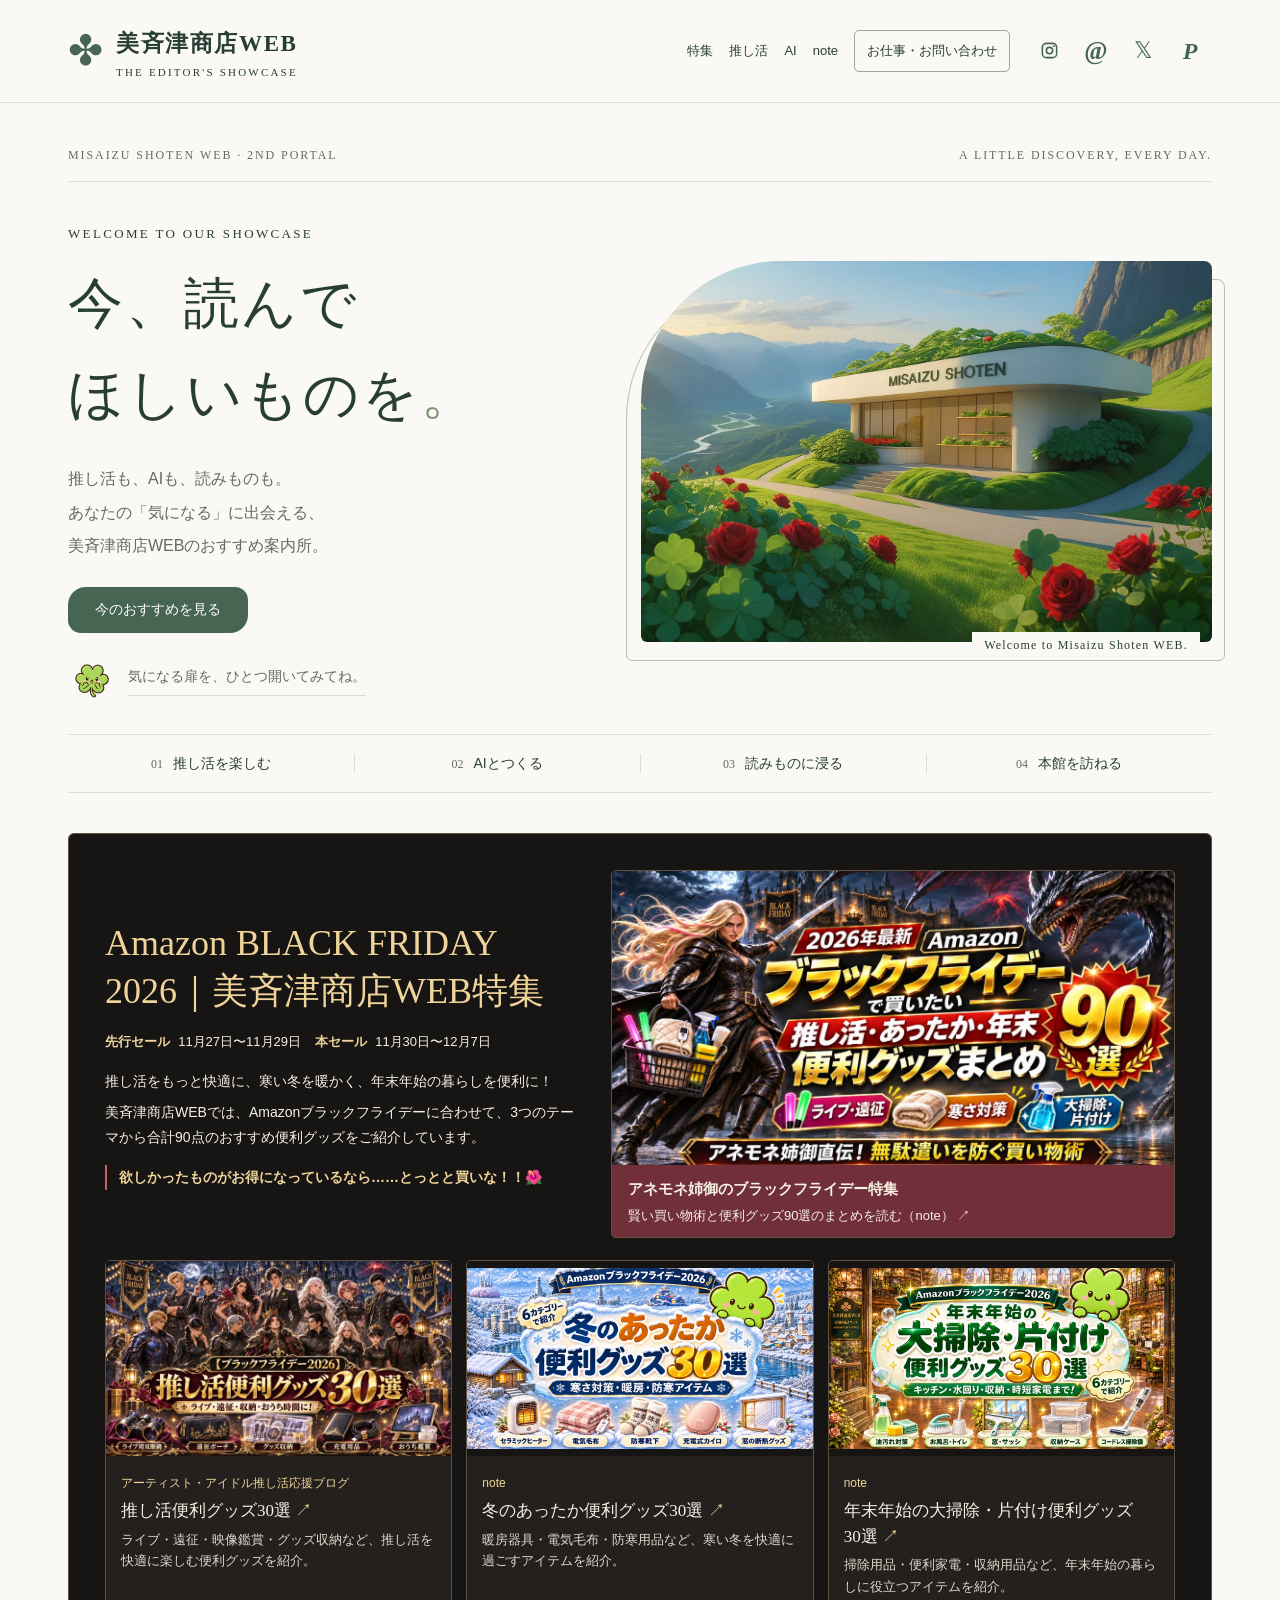
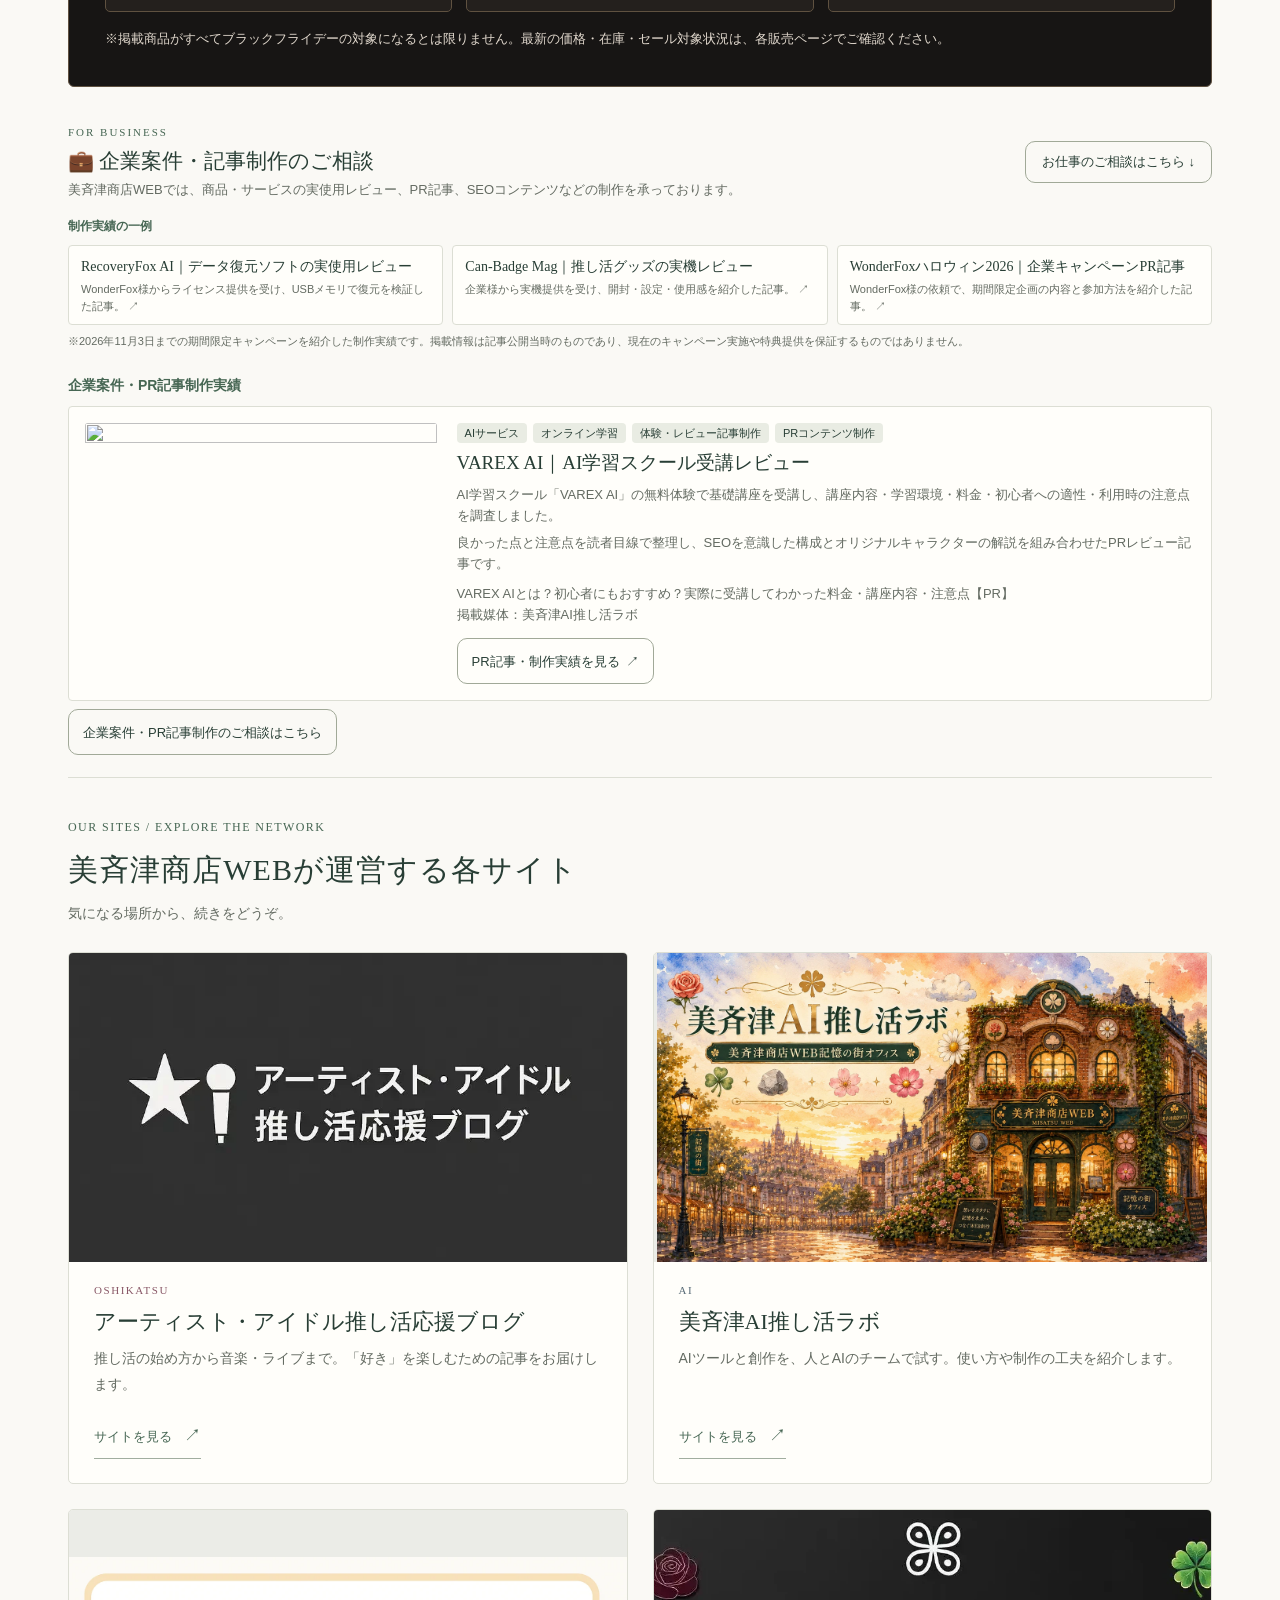
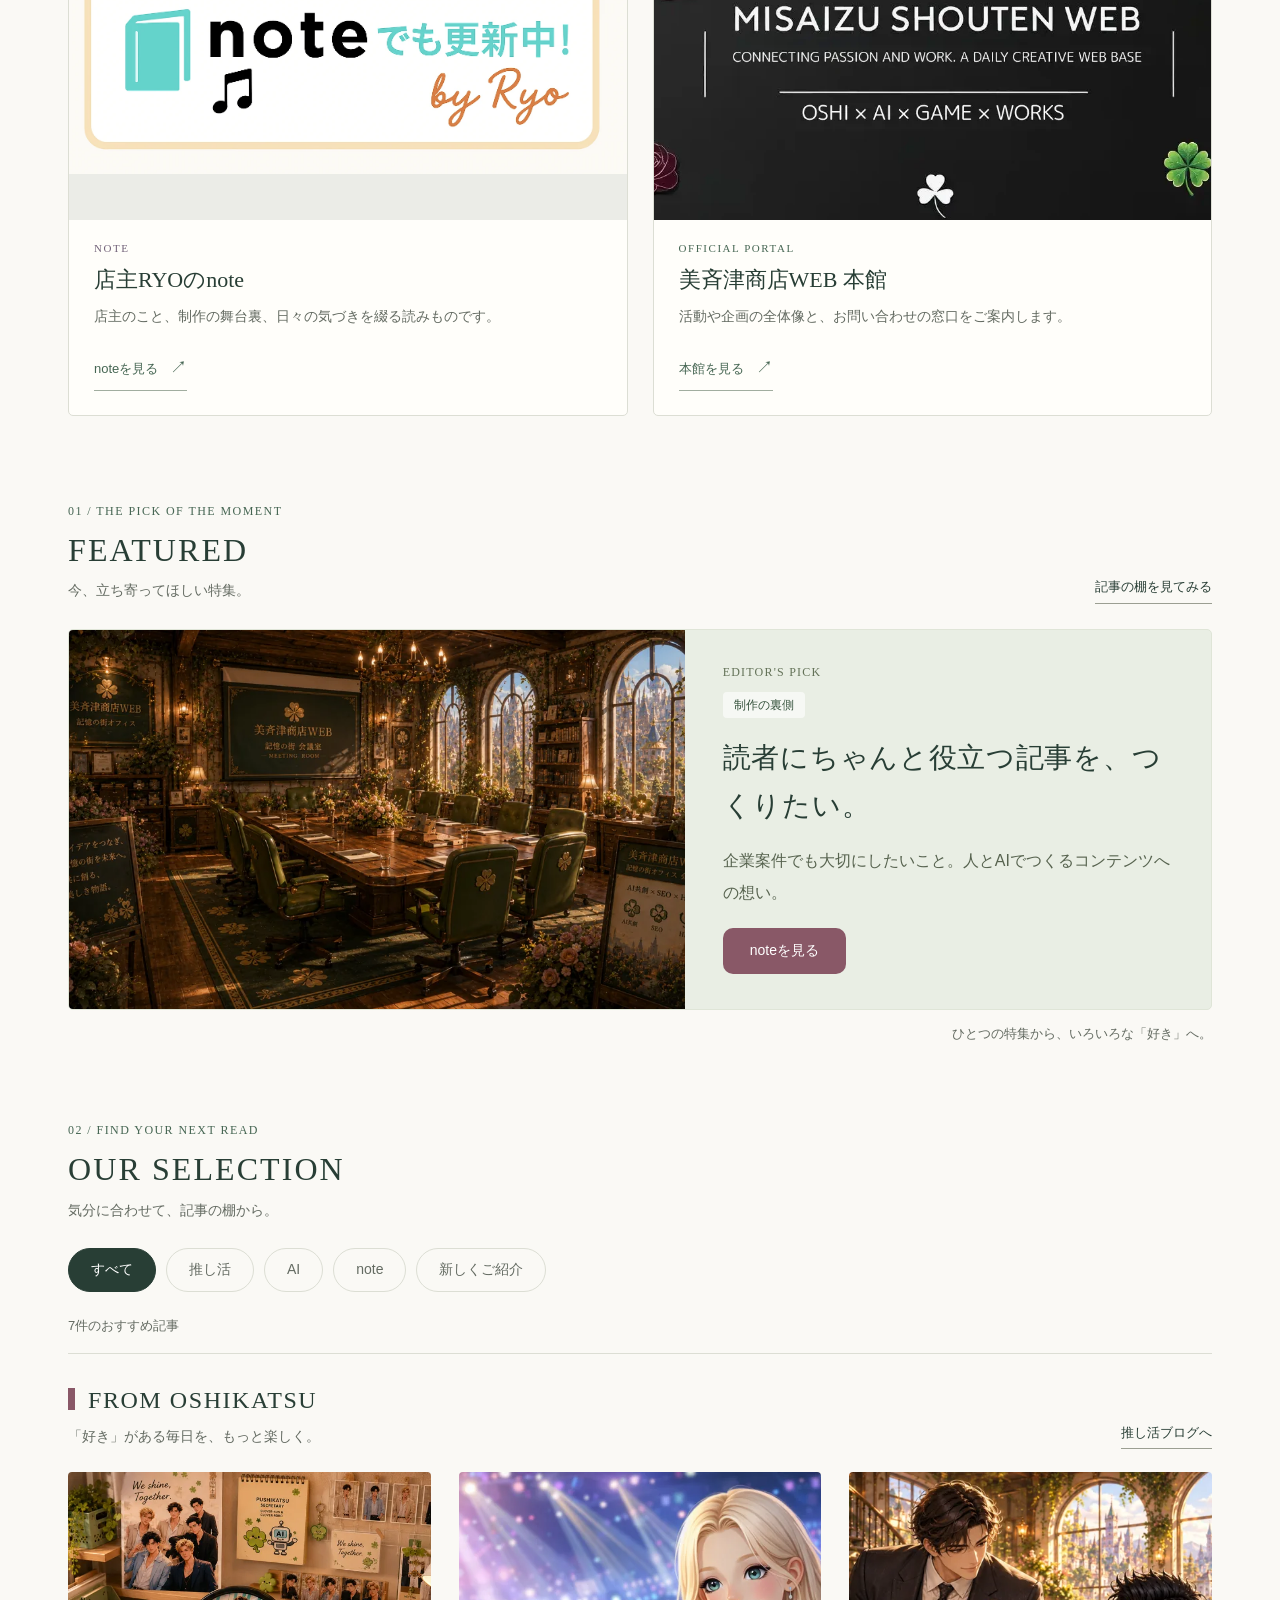
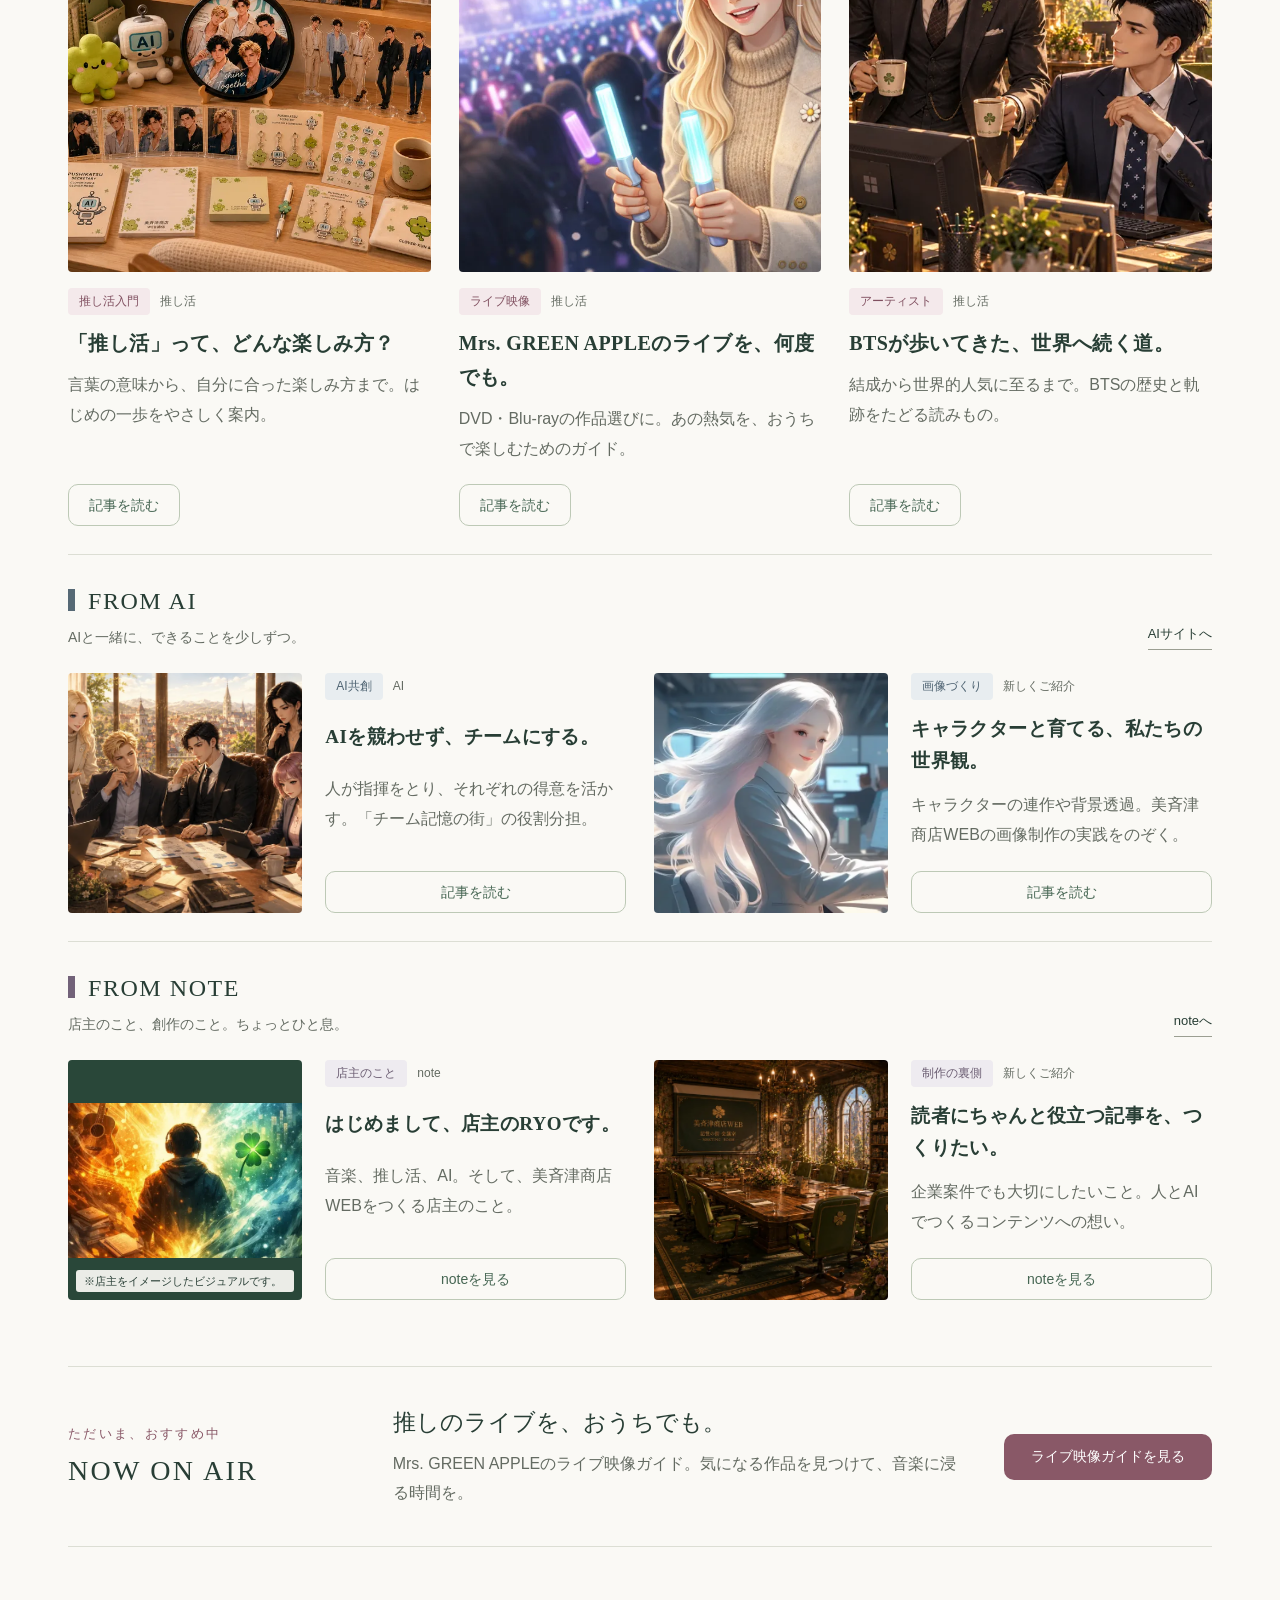
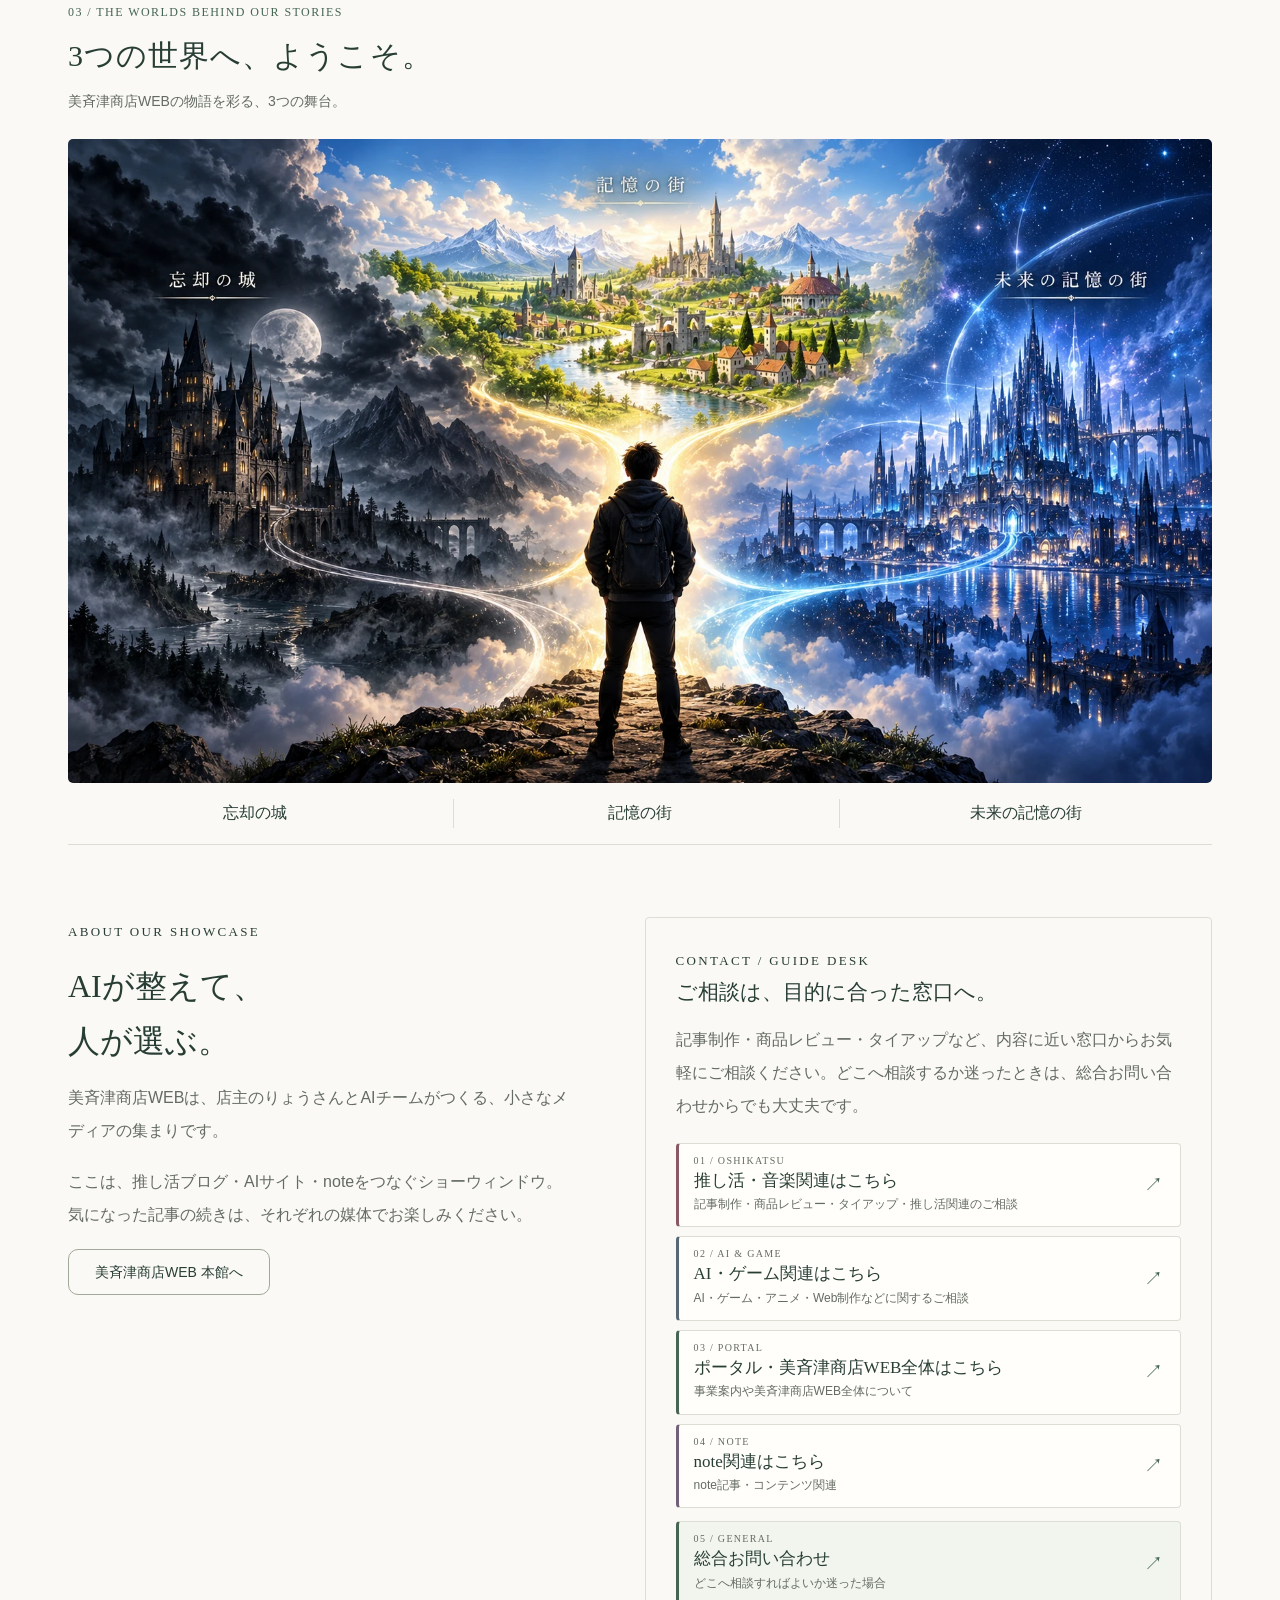
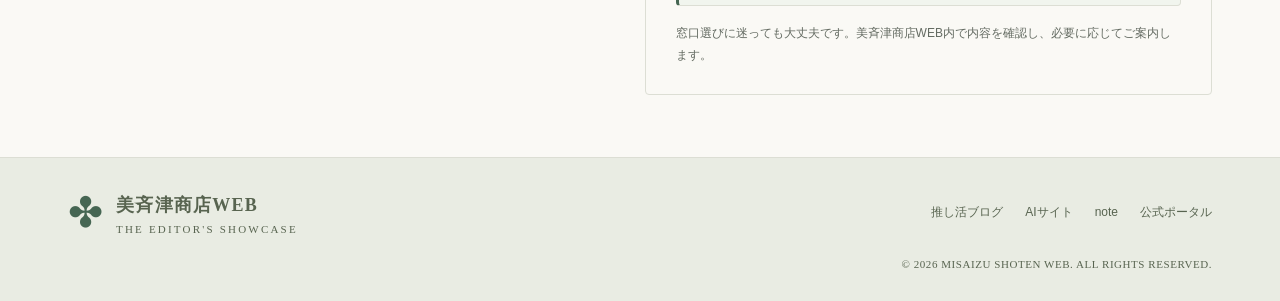
==== commit e1ceafb1: "Add Black Friday feature and VAREX AI review to SELECT" ====
--- a/index.html
+++ b/index.html
@@ -1,79 +1,156 @@
-<!DOCTYPE html>
-<html lang="ja"><head><meta charset="utf-8"><meta name="viewport" content="width=device-width,initial-scale=1"><title>美斉津商店WEB｜おすすめ案内所</title><meta name="description" content="推し活も、AIも、読みものも。美斉津商店WEBのおすすめ記事と特集を案内する、第2ポータルサイト。"><meta name="theme-color" content="#466653"><meta property="og:title" content="美斉津商店WEB｜おすすめ案内所"><meta property="og:description" content="今、読んでほしいものを。推し活・AI・noteをつなぐ、美斉津商店WEBのショーウィンドウ。"><meta property="og:type" content="website"><meta property="og:url" content="https://select.oshikatsuouenblog.com/"><link rel="canonical" href="https://select.oshikatsuouenblog.com/"><link rel="icon" type="image/svg+xml" href="data:image/svg+xml,%3Csvg%20xmlns%3D%22http%3A%2F%2Fwww.w3.org%2F2000%2Fsvg%22%20viewBox%3D%220%200%2040%2040%22%3E%3Crect%20width%3D%2240%22%20height%3D%2240%22%20rx%3D%229%22%20fill%3D%22%23466653%22%2F%3E%3Cg%20fill%3D%22%23ecf0cf%22%3E%3Ccircle%20cx%3D%2215%22%20cy%3D%2214%22%20r%3D%227%22%2F%3E%3Ccircle%20cx%3D%2225%22%20cy%3D%2214%22%20r%3D%227%22%2F%3E%3Ccircle%20cx%3D%2215%22%20cy%3D%2224%22%20r%3D%227%22%2F%3E%3Ccircle%20cx%3D%2225%22%20cy%3D%2224%22%20r%3D%227%22%2F%3E%3C%2Fg%3E%3Cpath%20d%3D%22M21%2024q7%208%201%2011%22%20stroke%3D%22%23ecf0cf%22%20stroke-width%3D%223%22%20fill%3D%22none%22%2F%3E%3C%2Fsvg%3E"><link rel="stylesheet" href="styles.css?v=20261101-1"><script defer src="app.js"></script><script defer src="schedule-engine.js"></script><script defer src="pickup.js?v=20261014-1"></script><script defer src="featured-schedule.js"></script></head>
-<body><a class="skip" href="#main">本文へスキップ</a>
-<header class="masthead"><div class="wrap header-inner"><a class="brand" href="#" aria-label="美斉津商店WEB おすすめ案内所 トップ"><span class="brand-mark" aria-hidden="true">✤</span><div><strong>美斉津商店WEB</strong><small>THE EDITOR'S SHOWCASE</small></div></a><div class="header-links"><nav class="nav" aria-label="メインナビゲーション"><a href="#featured">特集</a><a href="#oshi">推し活</a><a href="#ai">AI</a><a href="#note">note</a><a class="contact-nav" href="#contact">お仕事・お問い合わせ</a></nav><nav class="social-links" aria-label="公式SNS"><a href="https://www.instagram.com/misaizushoten.web/" target="_blank" rel="noopener noreferrer" aria-label="Instagram（新しいタブで開く）" title="Instagram"><svg viewBox="0 0 24 24" aria-hidden="true"><rect x="3" y="3" width="18" height="18" rx="5" fill="none" stroke="currentColor" stroke-width="2"/><circle cx="12" cy="12" r="4" fill="none" stroke="currentColor" stroke-width="2"/><circle cx="17.5" cy="6.5" r="1.2" fill="currentColor"/></svg></a><a href="https://www.threads.com/@misaizushoten.web" target="_blank" rel="noopener noreferrer" aria-label="Threads（新しいタブで開く）" title="Threads"><span class="social-threads" aria-hidden="true">@</span></a><a href="https://x.com/MisaizuShoten" target="_blank" rel="noopener noreferrer" aria-label="X（新しいタブで開く）" title="X"><span class="social-x" aria-hidden="true">𝕏</span></a><a href="https://www.pinterest.com/misaizushoutenweb/" target="_blank" rel="noopener noreferrer" aria-label="Pinterest（新しいタブで開く）" title="Pinterest"><span class="social-pinterest" aria-hidden="true">P</span></a></nav></div></div></header>
-<main id="main"><div class="wrap">
-<section class="hero" aria-labelledby="hero-title"><div class="issue"><span>MISAIZU SHOTEN WEB · 2ND PORTAL</span><span>A LITTLE DISCOVERY, EVERY DAY.</span></div>
- <div class="hero-grid"><div class="hero-copy"><span class="eyebrow">WELCOME TO OUR SHOWCASE</span><h1 id="hero-title">今、読んで<br>ほしいものを<span style="color:#7b9271">。</span></h1><p>推し活も、AIも、読みものも。<br>あなたの「気になる」に出会える、<br>美斉津商店WEBのおすすめ案内所。</p><a class="button green" href="#featured">今のおすすめを見る</a><div class="guide"><img src="assets/clover.webp" alt="案内役のクローバー" width="48" height="48"><span>気になる扉を、ひとつ開いてみてね。</span></div></div>
- <figure class="hero-art"><img src="assets/hero.webp" alt="緑豊かな丘に建つ美斉津商店WEBの建物。入口にはMISAIZU SHOTENの看板、手前にはクローバーと薔薇が広がる" width="1536" height="1024" fetchpriority="high"><figcaption>Welcome to Misaizu Shoten WEB.</figcaption></figure></div>
- <nav class="quicklinks" aria-label="媒体のおすすめへ"><a href="#oshi"><small>01</small>推し活を楽しむ</a><a href="#ai"><small>02</small>AIとつくる</a><a href="#note"><small>03</small>読みものに浸る</a><a href="https://misaizushoten.oshikatsuouenblog.com/"><small>04</small>本館を訪ねる</a></nav></section>
-<section class="business-intro" aria-labelledby="business-title"><div class="business-intro-top"><div><span class="eyebrow">FOR BUSINESS</span><h2 id="business-title">💼 企業案件・記事制作のご相談</h2><p>美斉津商店WEBでは、商品・サービスの実使用レビュー、PR記事、SEOコンテンツなどの制作を承っております。</p></div><a class="button outline" href="#contact">お仕事のご相談はこちら ↓</a></div><div class="business-work-head">制作実績の一例</div><ul class="business-works"><li><a href="https://ai-tools.oshikatsuouenblog.com/2026/10/02/recoveryfox-ai-review/" target="_blank" rel="noopener noreferrer"><strong>RecoveryFox AI｜データ復元ソフトの実使用レビュー</strong><span>WonderFox様からライセンス提供を受け、USBメモリで復元を検証した記事。 ↗</span></a></li><li><a href="https://oshikatsuouenblog.com/can-badge-mag/" target="_blank" rel="noopener noreferrer"><strong>Can-Badge Mag｜推し活グッズの実機レビュー</strong><span>企業様から実機提供を受け、開封・設定・使用感を紹介した記事。 ↗</span></a></li><li><a href="https://note.com/loyal_gnu2078/n/n9f494c023526" target="_blank" rel="noopener noreferrer"><strong>WonderFoxハロウィン2026｜企業キャンペーンPR記事</strong><span>WonderFox様の依頼で、期間限定企画の内容と参加方法を紹介した記事。 ↗</span></a></li></ul><p class="business-note">※2026年11月3日までの期間限定キャンペーンを紹介した制作実績です。掲載情報は記事公開当時のものであり、現在のキャンペーン実施や特典提供を保証するものではありません。</p></section>
-<section class="pickup section" id="pickup" aria-labelledby="pickup-title" hidden>
-  <div class="section-head"><div><span class="section-index">NOW ON AIR / LIMITED FEATURE</span><h2 id="pickup-title">PICK UP</h2><p>期間限定の注目特集。</p></div></div>
-  <div id="pickup-content"></div>
-</section>
-<section class="site-directory section" id="sites" aria-labelledby="sites-title">
-  <div class="section-head"><div><span class="section-index">OUR SITES / EXPLORE THE NETWORK</span><h2 id="sites-title">美斉津商店WEBが運営する各サイト</h2><p>気になる場所から、続きをどうぞ。</p></div></div>
-  <div class="site-directory-grid">
-    <article class="site-card site-card-oshi"><a class="site-card-media" href="https://oshikatsuouenblog.com/" aria-label="アーティスト・アイドル推し活応援ブログへ"><img src="assets/site-oshikatsu.webp" alt="アーティスト・アイドル推し活応援ブログのロゴ" width="853" height="853" loading="lazy" decoding="async"></a><div class="site-card-body"><span class="site-card-kicker">OSHIKATSU</span><h3>アーティスト・アイドル推し活応援ブログ</h3><p>推し活の始め方から音楽・ライブまで。「好き」を楽しむための記事をお届けします。</p><a class="site-card-link" href="https://oshikatsuouenblog.com/">サイトを見る <span aria-hidden="true">↗</span></a></div></article>
-    <article class="site-card site-card-ai"><a class="site-card-media" href="https://ai-tools.oshikatsuouenblog.com/" aria-label="美斉津AI推し活ラボへ"><img src="assets/site-ai.webp" alt="美斉津AI推し活ラボと記憶の街オフィスのイラスト" width="1400" height="788" loading="lazy" decoding="async"></a><div class="site-card-body"><span class="site-card-kicker">AI</span><h3>美斉津AI推し活ラボ</h3><p>AIツールと創作を、人とAIのチームで試す。使い方や制作の工夫を紹介します。</p><a class="site-card-link" href="https://ai-tools.oshikatsuouenblog.com/">サイトを見る <span aria-hidden="true">↗</span></a></div></article>
-    <article class="site-card site-card-note"><a class="site-card-media" href="https://note.com/loyal_gnu2078" aria-label="店主RYOのnoteへ"><img src="assets/site-note.webp" alt="noteでも更新中と記された店主RYOのイラスト" width="1425" height="555" loading="lazy" decoding="async"></a><div class="site-card-body"><span class="site-card-kicker">NOTE</span><h3>店主RYOのnote</h3><p>店主のこと、制作の舞台裏、日々の気づきを綴る読みものです。</p><a class="site-card-link" href="https://note.com/loyal_gnu2078">noteを見る <span aria-hidden="true">↗</span></a></div></article>
-    <article class="site-card site-card-portal"><a class="site-card-media" href="https://misaizushoten.oshikatsuouenblog.com/" aria-label="美斉津商店WEB本館へ"><img src="assets/site-portal.webp" alt="薔薇とクローバーをあしらった美斉津商店WEB本館のロゴ" width="1000" height="470" loading="lazy" decoding="async"></a><div class="site-card-body"><span class="site-card-kicker">OFFICIAL PORTAL</span><h3>美斉津商店WEB 本館</h3><p>活動や企画の全体像と、お問い合わせの窓口をご案内します。</p><a class="site-card-link" href="https://misaizushoten.oshikatsuouenblog.com/">本館を見る <span aria-hidden="true">↗</span></a></div></article>
-  </div>
-</section>
-<section class="section" id="featured" aria-labelledby="featured-title"><div class="section-head"><div><span class="section-index">01 / THE PICK OF THE MOMENT</span><h2 id="featured-title">FEATURED</h2><p>今、立ち寄ってほしい特集。</p></div><a href="#articles">記事の棚を見てみる</a></div>
- <div id="feature-list"></div><p class="editor-line" id="feature-status" role="status">特集を読み込んでいます。</p>
- <p class="empty" id="feature-empty" hidden>今の特集は準備中です。記事の棚から、お気に入りを探してみてください。</p><noscript><p class="empty">日替わり特集を見るにはJavaScriptを有効にしてください。記事の棚はそのままご覧いただけます。</p></noscript><div class="editor-line">ひとつの特集から、いろいろな「好き」へ。</div></section>
-<section class="catalog-top" id="articles" aria-labelledby="articles-title"><div class="section-head"><div><span class="section-index">02 / FIND YOUR NEXT READ</span><h2 id="articles-title">OUR SELECTION</h2><p>気分に合わせて、記事の棚から。</p></div></div><div class="filters" role="group" aria-label="記事の絞り込み"><button class="filter" data-filter="all" aria-pressed="true">すべて</button><button class="filter" data-filter="oshi" aria-pressed="false">推し活</button><button class="filter" data-filter="ai" aria-pressed="false">AI</button><button class="filter" data-filter="note" aria-pressed="false">note</button><button class="filter" data-filter="new" aria-pressed="false">新しくご紹介</button></div><p class="filter-result" id="result-count" aria-live="polite">7件のおすすめ記事</p><p class="empty" id="empty-state" hidden>この棚はただいま準備中です。「すべて」からほかの記事をご覧ください。</p><section class="media-section" data-media="oshi" id="oshi" aria-labelledby="heading-oshi">
- <div class="section-head"><div><h2 id="heading-oshi">FROM OSHIKATSU</h2><p>「好き」がある毎日を、もっと楽しく。</p></div><a href="https://oshikatsuouenblog.com/">推し活ブログへ</a></div>
- <div class="cards "><article class="card" data-card data-media="oshi" data-new="false" data-start="" data-end="" id="article-oshi-guide">
-  <a class="card-image" href="https://oshikatsuouenblog.com/oshikatsu-guide/" tabindex="-1" aria-hidden="true"><img src="assets/oshi-guide.webp" alt="グッズや写真が丁寧に飾られた推し活の部屋のイラスト" width="680" height="400" loading="lazy" decoding="async"></a>
-  <div class="card-meta"><span class="tag rose-tag">推し活入門</span><span>推し活</span></div>
-  <h3><a href="https://oshikatsuouenblog.com/oshikatsu-guide/">「推し活」って、どんな楽しみ方？</a></h3><p>言葉の意味から、自分に合った楽しみ方まで。はじめの一歩をやさしく案内。</p>
-  <a class="button" href="https://oshikatsuouenblog.com/oshikatsu-guide/" aria-label="「推し活」って、どんな楽しみ方？ — 記事を読む">記事を読む</a>
-</article><article class="card" data-card data-media="oshi" data-new="false" data-start="" data-end="" id="article-live">
-  <a class="card-image" href="https://oshikatsuouenblog.com/mrs-green-apple-dvd-blu-ray-guide/" tabindex="-1" aria-hidden="true"><img src="assets/live.webp" alt="ペンライトを持ってライブを楽しむ人物のイラスト" width="680" height="400" loading="lazy" decoding="async"></a>
-  <div class="card-meta"><span class="tag rose-tag">ライブ映像</span><span>推し活</span></div>
-  <h3><a href="https://oshikatsuouenblog.com/mrs-green-apple-dvd-blu-ray-guide/">Mrs. GREEN APPLEのライブを、何度でも。</a></h3><p>DVD・Blu-rayの作品選びに。あの熱気を、おうちで楽しむためのガイド。</p>
-  <a class="button" href="https://oshikatsuouenblog.com/mrs-green-apple-dvd-blu-ray-guide/" aria-label="Mrs. GREEN APPLEのライブを、何度でも。 — 記事を読む">記事を読む</a>
-</article><article class="card" data-card data-media="oshi" data-new="false" data-start="" data-end="" id="article-bts">
-  <a class="card-image" href="https://oshikatsuouenblog.com/bts-history-timeline/" tabindex="-1" aria-hidden="true"><img src="assets/music.webp" alt="レコードのある部屋で音楽について語らう人物たちのイラスト" width="680" height="400" loading="lazy" decoding="async"></a>
-  <div class="card-meta"><span class="tag rose-tag">アーティスト</span><span>推し活</span></div>
-  <h3><a href="https://oshikatsuouenblog.com/bts-history-timeline/">BTSが歩いてきた、世界へ続く道。</a></h3><p>結成から世界的人気に至るまで。BTSの歴史と軌跡をたどる読みもの。</p>
-  <a class="button" href="https://oshikatsuouenblog.com/bts-history-timeline/" aria-label="BTSが歩いてきた、世界へ続く道。 — 記事を読む">記事を読む</a>
-</article></div></section><section class="media-section" data-media="ai" id="ai" aria-labelledby="heading-ai">
- <div class="section-head"><div><h2 id="heading-ai">FROM AI</h2><p>AIと一緒に、できることを少しずつ。</p></div><a href="https://ai-tools.oshikatsuouenblog.com/">AIサイトへ</a></div>
- <div class="cards two"><article class="card" data-card data-media="ai" data-new="false" data-start="" data-end="" id="article-ai-team">
-  <a class="card-image" href="https://ai-tools.oshikatsuouenblog.com/2025/11/28/ai-team-hio/" tabindex="-1" aria-hidden="true"><img src="assets/ai-team.webp" alt="テーブルを囲んで話し合う記憶の街のチームのイラスト" width="680" height="400" loading="lazy" decoding="async"></a>
-  <div class="card-meta"><span class="tag ai-tag">AI共創</span><span>AI</span></div>
-  <h3><a href="https://ai-tools.oshikatsuouenblog.com/2025/11/28/ai-team-hio/">AIを競わせず、チームにする。</a></h3><p>人が指揮をとり、それぞれの得意を活かす。「チーム記憶の街」の役割分担。</p>
-  <a class="button" href="https://ai-tools.oshikatsuouenblog.com/2025/11/28/ai-team-hio/" aria-label="AIを競わせず、チームにする。 — 記事を読む">記事を読む</a>
-</article><article class="card" data-card data-media="ai" data-new="true" data-start="" data-end="" id="article-ai-create">
-  <a class="card-image" href="https://ai-tools.oshikatsuouenblog.com/2026/09/09/gpt-image-2-5/" tabindex="-1" aria-hidden="true"><img src="assets/ai-create.webp" alt="青い光の差す制作室で作業する人物のイラスト" width="680" height="400" loading="lazy" decoding="async"></a>
-  <div class="card-meta"><span class="tag ai-tag">画像づくり</span><span>新しくご紹介</span></div>
-  <h3><a href="https://ai-tools.oshikatsuouenblog.com/2026/09/09/gpt-image-2-5/">キャラクターと育てる、私たちの世界観。</a></h3><p>キャラクターの連作や背景透過。美斉津商店WEBの画像制作の実践をのぞく。</p>
-  <a class="button" href="https://ai-tools.oshikatsuouenblog.com/2026/09/09/gpt-image-2-5/" aria-label="キャラクターと育てる、私たちの世界観。 — 記事を読む">記事を読む</a>
-</article></div></section><section class="media-section" data-media="note" id="note" aria-labelledby="heading-note">
- <div class="section-head"><div><h2 id="heading-note">FROM NOTE</h2><p>店主のこと、創作のこと。ちょっとひと息。</p></div><a href="https://note.com/loyal_gnu2078">noteへ</a></div>
- <div class="cards two"><article class="card" data-card data-media="note" data-new="false" data-start="" data-end="" id="article-note-ryo">
-  <a class="card-image note-ryo-visual" href="https://note.com/loyal_gnu2078/n/n79fe534038a0"><img src="assets/ryo-visual.webp" alt="ギターとクローバーのあるオレンジと青緑の幻想的な風景に立つ、後ろ姿の人物" width="590" height="389" loading="lazy" decoding="async"><span class="image-disclaimer">※店主をイメージしたビジュアルです。</span></a>
-  <div class="card-meta"><span class="tag note-tag">店主のこと</span><span>note</span></div>
-  <h3><a href="https://note.com/loyal_gnu2078/n/n79fe534038a0">はじめまして、店主のRYOです。</a></h3><p>音楽、推し活、AI。そして、美斉津商店WEBをつくる店主のこと。</p>
-  <a class="button" href="https://note.com/loyal_gnu2078/n/n79fe534038a0" aria-label="はじめまして、店主のRYOです。 — noteを見る">noteを見る</a>
-</article><article class="card" data-card data-media="note" data-new="true" data-start="" data-end="" id="article-note-story">
-  <a class="card-image" href="https://note.com/loyal_gnu2078/n/n1a6a9def1bc1" tabindex="-1" aria-hidden="true"><img src="assets/note-story.webp" alt="本と机が並ぶ、あたたかな光の制作室のイラスト" width="680" height="400" loading="lazy" decoding="async"></a>
-  <div class="card-meta"><span class="tag note-tag">制作の裏側</span><span>新しくご紹介</span></div>
-  <h3><a href="https://note.com/loyal_gnu2078/n/n1a6a9def1bc1">読者にちゃんと役立つ記事を、つくりたい。</a></h3><p>企業案件でも大切にしたいこと。人とAIでつくるコンテンツへの想い。</p>
-  <a class="button" href="https://note.com/loyal_gnu2078/n/n1a6a9def1bc1" aria-label="読者にちゃんと役立つ記事を、つくりたい。 — noteを見る">noteを見る</a>
-</article></div></section></section>
-<section class="onair" id="on-air" aria-labelledby="onair-title" data-scheduled data-start="" data-end=""><div><span class="eyebrow">ただいま、おすすめ中</span><h2 id="onair-title">NOW ON AIR</h2></div><div><h3>推しのライブを、おうちでも。</h3><p>Mrs. GREEN APPLEのライブ映像ガイド。気になる作品を見つけて、音楽に浸る時間を。</p></div><a class="button rose" href="https://oshikatsuouenblog.com/mrs-green-apple-dvd-blu-ray-guide/">ライブ映像ガイドを見る</a></section>
-<section class="worlds section" id="worlds" aria-labelledby="worlds-title"><div class="section-head"><div><span class="section-index">03 / THE WORLDS BEHIND OUR STORIES</span><h2 id="worlds-title">3つの世界へ、ようこそ。</h2><p>美斉津商店WEBの物語を彩る、3つの舞台。</p></div></div><figure class="worlds-figure"><img src="assets/three-worlds.webp" alt="左に月明かりに包まれた忘却の城、中央に光と緑あふれる記憶の街、右に青く輝く未来の記憶の街。3つの世界を見渡す人物が手前に立つ" width="1672" height="941" loading="lazy" decoding="async"><figcaption><span>忘却の城</span><span>記憶の街</span><span>未来の記憶の街</span></figcaption></figure></section>
-<section class="about" id="about" aria-labelledby="about-title"><div><span class="eyebrow">ABOUT OUR SHOWCASE</span><h2 id="about-title">AIが整えて、<br>人が選ぶ。</h2><p>美斉津商店WEBは、店主のりょうさんとAIチームがつくる、小さなメディアの集まりです。</p><p>ここは、推し活ブログ・AIサイト・noteをつなぐショーウィンドウ。気になった記事の続きは、それぞれの媒体でお楽しみください。</p><a class="button outline" href="https://misaizushoten.oshikatsuouenblog.com/">美斉津商店WEB 本館へ</a></div><div class="about-contact" id="contact"><span class="eyebrow">CONTACT / GUIDE DESK</span><h3>ご相談は、目的に合った窓口へ。</h3><p>記事制作・商品レビュー・タイアップなど、内容に近い窓口からお気軽にご相談ください。どこへ相談するか迷ったときは、総合お問い合わせからでも大丈夫です。</p>
-<div class="contact-routes" aria-label="目的別のお問い合わせ先">
-<a class="contact-route route-oshi" href="https://oshikatsuouenblog.com/oshikatsu-business/"><span class="contact-route-kicker">01 / OSHIKATSU</span><strong>推し活・音楽関連はこちら</strong><small>記事制作・商品レビュー・タイアップ・推し活関連のご相談</small><span class="contact-route-arrow" aria-hidden="true">↗</span></a>
-<a class="contact-route route-ai" href="https://ai-tools.oshikatsuouenblog.com/2026/10/14/content-production-business/"><span class="contact-route-kicker">02 / AI &amp; GAME</span><strong>AI・ゲーム関連はこちら</strong><small>AI・ゲーム・アニメ・Web制作などに関するご相談</small><span class="contact-route-arrow" aria-hidden="true">↗</span></a>
-<a class="contact-route route-portal" href="https://misaizushoten.oshikatsuouenblog.com/%e7%9b%b8%e8%ab%87%e3%81%99%e3%82%8b/"><span class="contact-route-kicker">03 / PORTAL</span><strong>ポータル・美斉津商店WEB全体はこちら</strong><small>事業案内や美斉津商店WEB全体について</small><span class="contact-route-arrow" aria-hidden="true">↗</span></a>
-<a class="contact-route route-note" href="https://note.com/loyal_gnu2078/n/n1a6a9def1bc1"><span class="contact-route-kicker">04 / NOTE</span><strong>note関連はこちら</strong><small>note記事・コンテンツ関連</small><span class="contact-route-arrow" aria-hidden="true">↗</span></a>
-<a class="contact-route route-general" href="https://oshikatsuouenblog.com/for-inquiries-please-contact/"><span class="contact-route-kicker">05 / GENERAL</span><strong>総合お問い合わせ</strong><small>どこへ相談すればよいか迷った場合</small><span class="contact-route-arrow" aria-hidden="true">↗</span></a>
-</div><p class="contact-note">窓口選びに迷っても大丈夫です。美斉津商店WEB内で内容を確認し、必要に応じてご案内します。</p></div></section>
-</div></main><footer class="footer"><div class="wrap"><div class="footer-inner"><a class="brand" href="#"><span class="brand-mark" aria-hidden="true">✤</span><div><strong>美斉津商店WEB</strong><small>THE EDITOR'S SHOWCASE</small></div></a><nav class="footer-links" aria-label="運営媒体"><a href="https://oshikatsuouenblog.com/">推し活ブログ</a><a href="https://ai-tools.oshikatsuouenblog.com/">AIサイト</a><a href="https://note.com/loyal_gnu2078">note</a><a href="https://misaizushoten.oshikatsuouenblog.com/">公式ポータル</a></nav></div><p class="copyright">© 2026 MISAIZU SHOTEN WEB. ALL RIGHTS RESERVED.</p></div></footer></body></html>+<!DOCTYPE html>
+<html lang="ja"><head><meta charset="utf-8"><meta name="viewport" content="width=device-width,initial-scale=1"><title>美斉津商店WEB｜おすすめ案内所</title><meta name="description" content="推し活も、AIも、読みものも。美斉津商店WEBのおすすめ記事と特集を案内する、第2ポータルサイト。"><meta name="theme-color" content="#466653"><meta property="og:title" content="美斉津商店WEB｜おすすめ案内所"><meta property="og:description" content="今、読んでほしいものを。推し活・AI・noteをつなぐ、美斉津商店WEBのショーウィンドウ。"><meta property="og:type" content="website"><meta property="og:url" content="https://select.oshikatsuouenblog.com/"><link rel="canonical" href="https://select.oshikatsuouenblog.com/"><link rel="icon" type="image/svg+xml" href="data:image/svg+xml,%3Csvg%20xmlns%3D%22http%3A%2F%2Fwww.w3.org%2F2000%2Fsvg%22%20viewBox%3D%220%200%2040%2040%22%3E%3Crect%20width%3D%2240%22%20height%3D%2240%22%20rx%3D%229%22%20fill%3D%22%23466653%22%2F%3E%3Cg%20fill%3D%22%23ecf0cf%22%3E%3Ccircle%20cx%3D%2215%22%20cy%3D%2214%22%20r%3D%227%22%2F%3E%3Ccircle%20cx%3D%2225%22%20cy%3D%2214%22%20r%3D%227%22%2F%3E%3Ccircle%20cx%3D%2215%22%20cy%3D%2224%22%20r%3D%227%22%2F%3E%3Ccircle%20cx%3D%2225%22%20cy%3D%2224%22%20r%3D%227%22%2F%3E%3C%2Fg%3E%3Cpath%20d%3D%22M21%2024q7%208%201%2011%22%20stroke%3D%22%23ecf0cf%22%20stroke-width%3D%223%22%20fill%3D%22none%22%2F%3E%3C%2Fsvg%3E"><link rel="stylesheet" href="styles.css?v=20261127-1"><script defer src="app.js"></script><script defer src="schedule-engine.js"></script><script defer src="pickup.js?v=20261014-1"></script><script defer src="featured-schedule.js"></script></head>
+<body><a class="skip" href="#main">本文へスキップ</a>
+<header class="masthead"><div class="wrap header-inner"><a class="brand" href="#" aria-label="美斉津商店WEB おすすめ案内所 トップ"><span class="brand-mark" aria-hidden="true">✤</span><div><strong>美斉津商店WEB</strong><small>THE EDITOR'S SHOWCASE</small></div></a><div class="header-links"><nav class="nav" aria-label="メインナビゲーション"><a href="#featured">特集</a><a href="#oshi">推し活</a><a href="#ai">AI</a><a href="#note">note</a><a class="contact-nav" href="#contact">お仕事・お問い合わせ</a></nav><nav class="social-links" aria-label="公式SNS"><a href="https://www.instagram.com/misaizushoten.web/" target="_blank" rel="noopener noreferrer" aria-label="Instagram（新しいタブで開く）" title="Instagram"><svg viewBox="0 0 24 24" aria-hidden="true"><rect x="3" y="3" width="18" height="18" rx="5" fill="none" stroke="currentColor" stroke-width="2"/><circle cx="12" cy="12" r="4" fill="none" stroke="currentColor" stroke-width="2"/><circle cx="17.5" cy="6.5" r="1.2" fill="currentColor"/></svg></a><a href="https://www.threads.com/@misaizushoten.web" target="_blank" rel="noopener noreferrer" aria-label="Threads（新しいタブで開く）" title="Threads"><span class="social-threads" aria-hidden="true">@</span></a><a href="https://x.com/MisaizuShoten" target="_blank" rel="noopener noreferrer" aria-label="X（新しいタブで開く）" title="X"><span class="social-x" aria-hidden="true">𝕏</span></a><a href="https://www.pinterest.com/misaizushoutenweb/" target="_blank" rel="noopener noreferrer" aria-label="Pinterest（新しいタブで開く）" title="Pinterest"><span class="social-pinterest" aria-hidden="true">P</span></a></nav></div></div></header>
+<main id="main"><div class="wrap">
+<section class="hero" aria-labelledby="hero-title"><div class="issue"><span>MISAIZU SHOTEN WEB · 2ND PORTAL</span><span>A LITTLE DISCOVERY, EVERY DAY.</span></div>
+ <div class="hero-grid"><div class="hero-copy"><span class="eyebrow">WELCOME TO OUR SHOWCASE</span><h1 id="hero-title">今、読んで<br>ほしいものを<span style="color:#7b9271">。</span></h1><p>推し活も、AIも、読みものも。<br>あなたの「気になる」に出会える、<br>美斉津商店WEBのおすすめ案内所。</p><a class="button green" href="#featured">今のおすすめを見る</a><div class="guide"><img src="assets/clover.webp" alt="案内役のクローバー" width="48" height="48"><span>気になる扉を、ひとつ開いてみてね。</span></div></div>
+ <figure class="hero-art"><img src="assets/hero.webp" alt="緑豊かな丘に建つ美斉津商店WEBの建物。入口にはMISAIZU SHOTENの看板、手前にはクローバーと薔薇が広がる" width="1536" height="1024" fetchpriority="high"><figcaption>Welcome to Misaizu Shoten WEB.</figcaption></figure></div>
+ <nav class="quicklinks" aria-label="媒体のおすすめへ"><a href="#oshi"><small>01</small>推し活を楽しむ</a><a href="#ai"><small>02</small>AIとつくる</a><a href="#note"><small>03</small>読みものに浸る</a><a href="https://misaizushoten.oshikatsuouenblog.com/"><small>04</small>本館を訪ねる</a></nav></section>
+<!-- 掲載終了後は、直下の section に hidden を付けると特集だけ非表示になります。 -->
+<section class="black-friday" id="black-friday-2026" aria-labelledby="black-friday-title">
+  <div class="black-friday-main">
+    <div class="black-friday-intro">
+      <h2 id="black-friday-title">Amazon BLACK FRIDAY 2026｜美斉津商店WEB特集</h2>
+      <ul class="black-friday-dates" aria-label="セール開催期間">
+        <li><strong>先行セール</strong> 11月27日〜11月29日</li>
+        <li><strong>本セール</strong> 11月30日〜12月7日</li>
+      </ul>
+      <p>推し活をもっと快適に、寒い冬を暖かく、年末年始の暮らしを便利に！</p>
+      <p>美斉津商店WEBでは、Amazonブラックフライデーに合わせて、3つのテーマから合計90点のおすすめ便利グッズをご紹介しています。</p>
+      <p class="black-friday-quote">欲しかったものがお得になっているなら……とっとと買いな！！🌺</p>
+    </div>
+    <a class="black-friday-banner" href="https://note.com/loyal_gnu2078/n/n8fbd69e24447">
+      <img src="assets/codex-clipboard-6ee03a18-dd78-43ae-b978-3d439968486b.png" width="1170" height="612" loading="lazy" decoding="async" alt="忘却の城のアネモネ姉御とブラックドラゴン">
+      <span class="black-friday-banner-caption">
+        <strong>アネモネ姉御のブラックフライデー特集</strong>
+        <span>賢い買い物術と便利グッズ90選のまとめを読む（note） <span aria-hidden="true">↗</span></span>
+      </span>
+    </a>
+  </div>
+  <div class="black-friday-guides">
+    <article class="black-friday-card">
+      <a href="https://oshikatsuouenblog.com/bablack-friday-oshikatsu-goods/">
+        <img src="assets/codex-clipboard-142628cb-4ef2-464d-8afb-f735540e2320.png" width="768" height="432" loading="lazy" decoding="async" alt="">
+        <div class="black-friday-card-copy">
+          <span class="black-friday-source">アーティスト・アイドル推し活応援ブログ</span>
+          <h3>推し活便利グッズ30選 <span aria-hidden="true">↗</span></h3>
+          <p>ライブ・遠征・映像鑑賞・グッズ収納など、推し活を快適に楽しむ便利グッズを紹介。</p>
+        </div>
+      </a>
+    </article>
+    <article class="black-friday-card">
+      <a href="https://note.com/loyal_gnu2078/n/n70cd5cc62a5f">
+        <img src="assets/codex-clipboard-468052a2-2d07-4c25-a44d-712b9e7064e2.png" width="1170" height="612" loading="lazy" decoding="async" alt="">
+        <div class="black-friday-card-copy">
+          <span class="black-friday-source">note</span>
+          <h3>冬のあったか便利グッズ30選 <span aria-hidden="true">↗</span></h3>
+          <p>暖房器具・電気毛布・防寒用品など、寒い冬を快適に過ごすアイテムを紹介。</p>
+        </div>
+      </a>
+    </article>
+    <article class="black-friday-card">
+      <a href="https://note.com/loyal_gnu2078/n/n83eb6e4e3fa7">
+        <img src="assets/codex-clipboard-7cb57e2a-e745-4371-8818-c23c8f96ff2a.png" width="1170" height="612" loading="lazy" decoding="async" alt="">
+        <div class="black-friday-card-copy">
+          <span class="black-friday-source">note</span>
+          <h3>年末年始の大掃除・片付け便利グッズ<span class="black-friday-count">30選</span> <span aria-hidden="true">↗</span></h3>
+          <p>掃除用品・便利家電・収納用品など、年末年始の暮らしに役立つアイテムを紹介。</p>
+        </div>
+      </a>
+    </article>
+  </div>
+  <p class="black-friday-note">※掲載商品がすべてブラックフライデーの対象になるとは限りません。最新の価格・在庫・セール対象状況は、各販売ページでご確認ください。</p>
+</section>
+
+<section class="business-intro" aria-labelledby="business-title"><div class="business-intro-top"><div><span class="eyebrow">FOR BUSINESS</span><h2 id="business-title">💼 企業案件・記事制作のご相談</h2><p>美斉津商店WEBでは、商品・サービスの実使用レビュー、PR記事、SEOコンテンツなどの制作を承っております。</p></div><a class="button outline" href="#contact">お仕事のご相談はこちら ↓</a></div><div class="business-work-head">制作実績の一例</div><ul class="business-works"><li><a href="https://ai-tools.oshikatsuouenblog.com/2026/10/02/recoveryfox-ai-review/" target="_blank" rel="noopener noreferrer"><strong>RecoveryFox AI｜データ復元ソフトの実使用レビュー</strong><span>WonderFox様からライセンス提供を受け、USBメモリで復元を検証した記事。 ↗</span></a></li><li><a href="https://oshikatsuouenblog.com/can-badge-mag/" target="_blank" rel="noopener noreferrer"><strong>Can-Badge Mag｜推し活グッズの実機レビュー</strong><span>企業様から実機提供を受け、開封・設定・使用感を紹介した記事。 ↗</span></a></li><li><a href="https://note.com/loyal_gnu2078/n/n9f494c023526" target="_blank" rel="noopener noreferrer"><strong>WonderFoxハロウィン2026｜企業キャンペーンPR記事</strong><span>WonderFox様の依頼で、期間限定企画の内容と参加方法を紹介した記事。 ↗</span></a></li></ul><p class="business-note">※2026年11月3日までの期間限定キャンペーンを紹介した制作実績です。掲載情報は記事公開当時のものであり、現在のキャンペーン実施や特典提供を保証するものではありません。</p>
+  <h3 class="business-case-heading">企業案件・PR記事制作実績</h3>
+  <article class="business-case" aria-labelledby="varex-ai-title">
+    <img class="business-case-image" src="https://ai-tools.oshikatsuouenblog.com/wp-content/uploads/2026/11/6a4dbe12-abd1-47a9-964b-fba75a27c1d7.webp" width="1731" height="909" loading="lazy" decoding="async" alt="">
+    <div class="business-case-copy">
+      <ul class="business-case-categories" aria-label="案件カテゴリー">
+        <li>AIサービス</li>
+        <li>オンライン学習</li>
+        <li>体験・レビュー記事制作</li>
+        <li>PRコンテンツ制作</li>
+      </ul>
+      <h4 id="varex-ai-title">VAREX AI｜AI学習スクール受講レビュー</h4>
+      <p>AI学習スクール「VAREX AI」の無料体験で基礎講座を受講し、講座内容・学習環境・料金・初心者への適性・利用時の注意点を調査しました。</p>
+      <p>良かった点と注意点を読者目線で整理し、SEOを意識した構成とオリジナルキャラクターの解説を組み合わせたPRレビュー記事です。</p>
+      <p class="business-case-publication">VAREX AIとは？初心者にもおすすめ？実際に受講してわかった料金・講座内容・注意点【PR】<br>掲載媒体：美斉津AI推し活ラボ</p>
+      <a class="button outline" href="https://ai-tools.oshikatsuouenblog.com/2026/11/13/varex-ai-review/" target="_blank" rel="noopener noreferrer">PR記事・制作実績を見る <span aria-hidden="true">↗</span></a>
+    </div>
+  </article>
+  <div class="business-case-actions">
+    <a class="button outline" href="https://ai-tools.oshikatsuouenblog.com/2026/10/14/content-production-business/">企業案件・PR記事制作のご相談はこちら</a>
+  </div>
+</section>
+<section class="pickup section" id="pickup" aria-labelledby="pickup-title" hidden>
+  <div class="section-head"><div><span class="section-index">NOW ON AIR / LIMITED FEATURE</span><h2 id="pickup-title">PICK UP</h2><p>期間限定の注目特集。</p></div></div>
+  <div id="pickup-content"></div>
+</section>
+<section class="site-directory section" id="sites" aria-labelledby="sites-title">
+  <div class="section-head"><div><span class="section-index">OUR SITES / EXPLORE THE NETWORK</span><h2 id="sites-title">美斉津商店WEBが運営する各サイト</h2><p>気になる場所から、続きをどうぞ。</p></div></div>
+  <div class="site-directory-grid">
+    <article class="site-card site-card-oshi"><a class="site-card-media" href="https://oshikatsuouenblog.com/" aria-label="アーティスト・アイドル推し活応援ブログへ"><img src="assets/site-oshikatsu.webp" alt="アーティスト・アイドル推し活応援ブログのロゴ" width="853" height="853" loading="lazy" decoding="async"></a><div class="site-card-body"><span class="site-card-kicker">OSHIKATSU</span><h3>アーティスト・アイドル推し活応援ブログ</h3><p>推し活の始め方から音楽・ライブまで。「好き」を楽しむための記事をお届けします。</p><a class="site-card-link" href="https://oshikatsuouenblog.com/">サイトを見る <span aria-hidden="true">↗</span></a></div></article>
+    <article class="site-card site-card-ai"><a class="site-card-media" href="https://ai-tools.oshikatsuouenblog.com/" aria-label="美斉津AI推し活ラボへ"><img src="assets/site-ai.webp" alt="美斉津AI推し活ラボと記憶の街オフィスのイラスト" width="1400" height="788" loading="lazy" decoding="async"></a><div class="site-card-body"><span class="site-card-kicker">AI</span><h3>美斉津AI推し活ラボ</h3><p>AIツールと創作を、人とAIのチームで試す。使い方や制作の工夫を紹介します。</p><a class="site-card-link" href="https://ai-tools.oshikatsuouenblog.com/">サイトを見る <span aria-hidden="true">↗</span></a></div></article>
+    <article class="site-card site-card-note"><a class="site-card-media" href="https://note.com/loyal_gnu2078" aria-label="店主RYOのnoteへ"><img src="assets/site-note.webp" alt="noteでも更新中と記された店主RYOのイラスト" width="1425" height="555" loading="lazy" decoding="async"></a><div class="site-card-body"><span class="site-card-kicker">NOTE</span><h3>店主RYOのnote</h3><p>店主のこと、制作の舞台裏、日々の気づきを綴る読みものです。</p><a class="site-card-link" href="https://note.com/loyal_gnu2078">noteを見る <span aria-hidden="true">↗</span></a></div></article>
+    <article class="site-card site-card-portal"><a class="site-card-media" href="https://misaizushoten.oshikatsuouenblog.com/" aria-label="美斉津商店WEB本館へ"><img src="assets/site-portal.webp" alt="薔薇とクローバーをあしらった美斉津商店WEB本館のロゴ" width="1000" height="470" loading="lazy" decoding="async"></a><div class="site-card-body"><span class="site-card-kicker">OFFICIAL PORTAL</span><h3>美斉津商店WEB 本館</h3><p>活動や企画の全体像と、お問い合わせの窓口をご案内します。</p><a class="site-card-link" href="https://misaizushoten.oshikatsuouenblog.com/">本館を見る <span aria-hidden="true">↗</span></a></div></article>
+  </div>
+</section>
+<section class="section" id="featured" aria-labelledby="featured-title"><div class="section-head"><div><span class="section-index">01 / THE PICK OF THE MOMENT</span><h2 id="featured-title">FEATURED</h2><p>今、立ち寄ってほしい特集。</p></div><a href="#articles">記事の棚を見てみる</a></div>
+ <div id="feature-list"></div><p class="editor-line" id="feature-status" role="status">特集を読み込んでいます。</p>
+ <p class="empty" id="feature-empty" hidden>今の特集は準備中です。記事の棚から、お気に入りを探してみてください。</p><noscript><p class="empty">日替わり特集を見るにはJavaScriptを有効にしてください。記事の棚はそのままご覧いただけます。</p></noscript><div class="editor-line">ひとつの特集から、いろいろな「好き」へ。</div></section>
+<section class="catalog-top" id="articles" aria-labelledby="articles-title"><div class="section-head"><div><span class="section-index">02 / FIND YOUR NEXT READ</span><h2 id="articles-title">OUR SELECTION</h2><p>気分に合わせて、記事の棚から。</p></div></div><div class="filters" role="group" aria-label="記事の絞り込み"><button class="filter" data-filter="all" aria-pressed="true">すべて</button><button class="filter" data-filter="oshi" aria-pressed="false">推し活</button><button class="filter" data-filter="ai" aria-pressed="false">AI</button><button class="filter" data-filter="note" aria-pressed="false">note</button><button class="filter" data-filter="new" aria-pressed="false">新しくご紹介</button></div><p class="filter-result" id="result-count" aria-live="polite">7件のおすすめ記事</p><p class="empty" id="empty-state" hidden>この棚はただいま準備中です。「すべて」からほかの記事をご覧ください。</p><section class="media-section" data-media="oshi" id="oshi" aria-labelledby="heading-oshi">
+ <div class="section-head"><div><h2 id="heading-oshi">FROM OSHIKATSU</h2><p>「好き」がある毎日を、もっと楽しく。</p></div><a href="https://oshikatsuouenblog.com/">推し活ブログへ</a></div>
+ <div class="cards "><article class="card" data-card data-media="oshi" data-new="false" data-start="" data-end="" id="article-oshi-guide">
+  <a class="card-image" href="https://oshikatsuouenblog.com/oshikatsu-guide/" tabindex="-1" aria-hidden="true"><img src="assets/oshi-guide.webp" alt="グッズや写真が丁寧に飾られた推し活の部屋のイラスト" width="680" height="400" loading="lazy" decoding="async"></a>
+  <div class="card-meta"><span class="tag rose-tag">推し活入門</span><span>推し活</span></div>
+  <h3><a href="https://oshikatsuouenblog.com/oshikatsu-guide/">「推し活」って、どんな楽しみ方？</a></h3><p>言葉の意味から、自分に合った楽しみ方まで。はじめの一歩をやさしく案内。</p>
+  <a class="button" href="https://oshikatsuouenblog.com/oshikatsu-guide/" aria-label="「推し活」って、どんな楽しみ方？ — 記事を読む">記事を読む</a>
+</article><article class="card" data-card data-media="oshi" data-new="false" data-start="" data-end="" id="article-live">
+  <a class="card-image" href="https://oshikatsuouenblog.com/mrs-green-apple-dvd-blu-ray-guide/" tabindex="-1" aria-hidden="true"><img src="assets/live.webp" alt="ペンライトを持ってライブを楽しむ人物のイラスト" width="680" height="400" loading="lazy" decoding="async"></a>
+  <div class="card-meta"><span class="tag rose-tag">ライブ映像</span><span>推し活</span></div>
+  <h3><a href="https://oshikatsuouenblog.com/mrs-green-apple-dvd-blu-ray-guide/">Mrs. GREEN APPLEのライブを、何度でも。</a></h3><p>DVD・Blu-rayの作品選びに。あの熱気を、おうちで楽しむためのガイド。</p>
+  <a class="button" href="https://oshikatsuouenblog.com/mrs-green-apple-dvd-blu-ray-guide/" aria-label="Mrs. GREEN APPLEのライブを、何度でも。 — 記事を読む">記事を読む</a>
+</article><article class="card" data-card data-media="oshi" data-new="false" data-start="" data-end="" id="article-bts">
+  <a class="card-image" href="https://oshikatsuouenblog.com/bts-history-timeline/" tabindex="-1" aria-hidden="true"><img src="assets/music.webp" alt="レコードのある部屋で音楽について語らう人物たちのイラスト" width="680" height="400" loading="lazy" decoding="async"></a>
+  <div class="card-meta"><span class="tag rose-tag">アーティスト</span><span>推し活</span></div>
+  <h3><a href="https://oshikatsuouenblog.com/bts-history-timeline/">BTSが歩いてきた、世界へ続く道。</a></h3><p>結成から世界的人気に至るまで。BTSの歴史と軌跡をたどる読みもの。</p>
+  <a class="button" href="https://oshikatsuouenblog.com/bts-history-timeline/" aria-label="BTSが歩いてきた、世界へ続く道。 — 記事を読む">記事を読む</a>
+</article></div></section><section class="media-section" data-media="ai" id="ai" aria-labelledby="heading-ai">
+ <div class="section-head"><div><h2 id="heading-ai">FROM AI</h2><p>AIと一緒に、できることを少しずつ。</p></div><a href="https://ai-tools.oshikatsuouenblog.com/">AIサイトへ</a></div>
+ <div class="cards two"><article class="card" data-card data-media="ai" data-new="false" data-start="" data-end="" id="article-ai-team">
+  <a class="card-image" href="https://ai-tools.oshikatsuouenblog.com/2025/11/28/ai-team-hio/" tabindex="-1" aria-hidden="true"><img src="assets/ai-team.webp" alt="テーブルを囲んで話し合う記憶の街のチームのイラスト" width="680" height="400" loading="lazy" decoding="async"></a>
+  <div class="card-meta"><span class="tag ai-tag">AI共創</span><span>AI</span></div>
+  <h3><a href="https://ai-tools.oshikatsuouenblog.com/2025/11/28/ai-team-hio/">AIを競わせず、チームにする。</a></h3><p>人が指揮をとり、それぞれの得意を活かす。「チーム記憶の街」の役割分担。</p>
+  <a class="button" href="https://ai-tools.oshikatsuouenblog.com/2025/11/28/ai-team-hio/" aria-label="AIを競わせず、チームにする。 — 記事を読む">記事を読む</a>
+</article><article class="card" data-card data-media="ai" data-new="true" data-start="" data-end="" id="article-ai-create">
+  <a class="card-image" href="https://ai-tools.oshikatsuouenblog.com/2026/09/09/gpt-image-2-5/" tabindex="-1" aria-hidden="true"><img src="assets/ai-create.webp" alt="青い光の差す制作室で作業する人物のイラスト" width="680" height="400" loading="lazy" decoding="async"></a>
+  <div class="card-meta"><span class="tag ai-tag">画像づくり</span><span>新しくご紹介</span></div>
+  <h3><a href="https://ai-tools.oshikatsuouenblog.com/2026/09/09/gpt-image-2-5/">キャラクターと育てる、私たちの世界観。</a></h3><p>キャラクターの連作や背景透過。美斉津商店WEBの画像制作の実践をのぞく。</p>
+  <a class="button" href="https://ai-tools.oshikatsuouenblog.com/2026/09/09/gpt-image-2-5/" aria-label="キャラクターと育てる、私たちの世界観。 — 記事を読む">記事を読む</a>
+</article></div></section><section class="media-section" data-media="note" id="note" aria-labelledby="heading-note">
+ <div class="section-head"><div><h2 id="heading-note">FROM NOTE</h2><p>店主のこと、創作のこと。ちょっとひと息。</p></div><a href="https://note.com/loyal_gnu2078">noteへ</a></div>
+ <div class="cards two"><article class="card" data-card data-media="note" data-new="false" data-start="" data-end="" id="article-note-ryo">
+  <a class="card-image note-ryo-visual" href="https://note.com/loyal_gnu2078/n/n79fe534038a0"><img src="assets/ryo-visual.webp" alt="ギターとクローバーのあるオレンジと青緑の幻想的な風景に立つ、後ろ姿の人物" width="590" height="389" loading="lazy" decoding="async"><span class="image-disclaimer">※店主をイメージしたビジュアルです。</span></a>
+  <div class="card-meta"><span class="tag note-tag">店主のこと</span><span>note</span></div>
+  <h3><a href="https://note.com/loyal_gnu2078/n/n79fe534038a0">はじめまして、店主のRYOです。</a></h3><p>音楽、推し活、AI。そして、美斉津商店WEBをつくる店主のこと。</p>
+  <a class="button" href="https://note.com/loyal_gnu2078/n/n79fe534038a0" aria-label="はじめまして、店主のRYOです。 — noteを見る">noteを見る</a>
+</article><article class="card" data-card data-media="note" data-new="true" data-start="" data-end="" id="article-note-story">
+  <a class="card-image" href="https://note.com/loyal_gnu2078/n/n1a6a9def1bc1" tabindex="-1" aria-hidden="true"><img src="assets/note-story.webp" alt="本と机が並ぶ、あたたかな光の制作室のイラスト" width="680" height="400" loading="lazy" decoding="async"></a>
+  <div class="card-meta"><span class="tag note-tag">制作の裏側</span><span>新しくご紹介</span></div>
+  <h3><a href="https://note.com/loyal_gnu2078/n/n1a6a9def1bc1">読者にちゃんと役立つ記事を、つくりたい。</a></h3><p>企業案件でも大切にしたいこと。人とAIでつくるコンテンツへの想い。</p>
+  <a class="button" href="https://note.com/loyal_gnu2078/n/n1a6a9def1bc1" aria-label="読者にちゃんと役立つ記事を、つくりたい。 — noteを見る">noteを見る</a>
+</article></div></section></section>
+<section class="onair" id="on-air" aria-labelledby="onair-title" data-scheduled data-start="" data-end=""><div><span class="eyebrow">ただいま、おすすめ中</span><h2 id="onair-title">NOW ON AIR</h2></div><div><h3>推しのライブを、おうちでも。</h3><p>Mrs. GREEN APPLEのライブ映像ガイド。気になる作品を見つけて、音楽に浸る時間を。</p></div><a class="button rose" href="https://oshikatsuouenblog.com/mrs-green-apple-dvd-blu-ray-guide/">ライブ映像ガイドを見る</a></section>
+<section class="worlds section" id="worlds" aria-labelledby="worlds-title"><div class="section-head"><div><span class="section-index">03 / THE WORLDS BEHIND OUR STORIES</span><h2 id="worlds-title">3つの世界へ、ようこそ。</h2><p>美斉津商店WEBの物語を彩る、3つの舞台。</p></div></div><figure class="worlds-figure"><img src="assets/three-worlds.webp" alt="左に月明かりに包まれた忘却の城、中央に光と緑あふれる記憶の街、右に青く輝く未来の記憶の街。3つの世界を見渡す人物が手前に立つ" width="1672" height="941" loading="lazy" decoding="async"><figcaption><span>忘却の城</span><span>記憶の街</span><span>未来の記憶の街</span></figcaption></figure></section>
+<section class="about" id="about" aria-labelledby="about-title"><div><span class="eyebrow">ABOUT OUR SHOWCASE</span><h2 id="about-title">AIが整えて、<br>人が選ぶ。</h2><p>美斉津商店WEBは、店主のりょうさんとAIチームがつくる、小さなメディアの集まりです。</p><p>ここは、推し活ブログ・AIサイト・noteをつなぐショーウィンドウ。気になった記事の続きは、それぞれの媒体でお楽しみください。</p><a class="button outline" href="https://misaizushoten.oshikatsuouenblog.com/">美斉津商店WEB 本館へ</a></div><div class="about-contact" id="contact"><span class="eyebrow">CONTACT / GUIDE DESK</span><h3>ご相談は、目的に合った窓口へ。</h3><p>記事制作・商品レビュー・タイアップなど、内容に近い窓口からお気軽にご相談ください。どこへ相談するか迷ったときは、総合お問い合わせからでも大丈夫です。</p>
+<div class="contact-routes" aria-label="目的別のお問い合わせ先">
+<a class="contact-route route-oshi" href="https://oshikatsuouenblog.com/oshikatsu-business/"><span class="contact-route-kicker">01 / OSHIKATSU</span><strong>推し活・音楽関連はこちら</strong><small>記事制作・商品レビュー・タイアップ・推し活関連のご相談</small><span class="contact-route-arrow" aria-hidden="true">↗</span></a>
+<a class="contact-route route-ai" href="https://ai-tools.oshikatsuouenblog.com/2026/10/14/content-production-business/"><span class="contact-route-kicker">02 / AI &amp; GAME</span><strong>AI・ゲーム関連はこちら</strong><small>AI・ゲーム・アニメ・Web制作などに関するご相談</small><span class="contact-route-arrow" aria-hidden="true">↗</span></a>
+<a class="contact-route route-portal" href="https://misaizushoten.oshikatsuouenblog.com/%e7%9b%b8%e8%ab%87%e3%81%99%e3%82%8b/"><span class="contact-route-kicker">03 / PORTAL</span><strong>ポータル・美斉津商店WEB全体はこちら</strong><small>事業案内や美斉津商店WEB全体について</small><span class="contact-route-arrow" aria-hidden="true">↗</span></a>
+<a class="contact-route route-note" href="https://note.com/loyal_gnu2078/n/n1a6a9def1bc1"><span class="contact-route-kicker">04 / NOTE</span><strong>note関連はこちら</strong><small>note記事・コンテンツ関連</small><span class="contact-route-arrow" aria-hidden="true">↗</span></a>
+<a class="contact-route route-general" href="https://oshikatsuouenblog.com/for-inquiries-please-contact/"><span class="contact-route-kicker">05 / GENERAL</span><strong>総合お問い合わせ</strong><small>どこへ相談すればよいか迷った場合</small><span class="contact-route-arrow" aria-hidden="true">↗</span></a>
+</div><p class="contact-note">窓口選びに迷っても大丈夫です。美斉津商店WEB内で内容を確認し、必要に応じてご案内します。</p></div></section>
+</div></main><footer class="footer"><div class="wrap"><div class="footer-inner"><a class="brand" href="#"><span class="brand-mark" aria-hidden="true">✤</span><div><strong>美斉津商店WEB</strong><small>THE EDITOR'S SHOWCASE</small></div></a><nav class="footer-links" aria-label="運営媒体"><a href="https://oshikatsuouenblog.com/">推し活ブログ</a><a href="https://ai-tools.oshikatsuouenblog.com/">AIサイト</a><a href="https://note.com/loyal_gnu2078">note</a><a href="https://misaizushoten.oshikatsuouenblog.com/">公式ポータル</a></nav></div><p class="copyright">© 2026 MISAIZU SHOTEN WEB. ALL RIGHTS RESERVED.</p></div></footer></body></html>
--- a/styles.css
+++ b/styles.css
@@ -1,8 +1,8 @@
-@charset "UTF-8";
-:root{--paper:#faf9f5;--ink:#283e35;--muted:#646b62;--green:#466653;--line:#dcded4;--rose:#895867;--blue:#566975;--purple:#726279;--serif:"Yu Mincho","Hiragino Mincho ProN",serif;--sans:"Yu Gothic","Hiragino Kaku Gothic ProN",Meiryo,sans-serif}*{box-sizing:border-box}html{scroll-behavior:smooth;scroll-padding-top:110px}body{margin:0;background:var(--paper);color:var(--ink);font-family:var(--sans);font-size:16px;line-height:1.8}a{color:inherit;text-decoration:none}button{font:inherit;cursor:pointer}img{display:block;max-width:100%}a,button{-webkit-tap-highlight-color:transparent}a:focus-visible,button:focus-visible{outline:3px solid var(--rose);outline-offset:5px}a:hover{color:var(--rose)}.wrap{max-width:1240px;margin:auto;padding:0 48px}.skip{position:fixed;left:16px;top:-100px;z-index:20;background:white;padding:8px 20px}.skip:focus{top:10px}.eyebrow{font-family:Georgia,serif;font-size:13px;letter-spacing:.18em;font-weight:normal}.masthead{border-bottom:1px solid var(--line);background:var(--paper)}.header-inner{min-height:102px;display:flex;align-items:center;justify-content:space-between;gap:30px}.brand{display:flex;align-items:center;gap:13px;flex-shrink:0}.brand-mark{font:42px Georgia;color:var(--green);line-height:1}.brand strong{font-family:var(--serif);font-size:23px;letter-spacing:.07em}.brand small{display:block;font-family:Georgia,serif;font-size:11px;letter-spacing:.2em;line-height:1.3}.nav{display:flex;align-items:center;gap:29px;font-size:14px}.nav a{padding:12px 0;white-space:nowrap}.nav .contact-nav{border:1px solid #9ea99b;border-radius:5px;padding:9px 17px}.hero{padding-top:42px;padding-bottom:40px}.issue{display:flex;justify-content:space-between;align-items:center;border-bottom:1px solid var(--line);padding-bottom:14px;font-family:Georgia,serif;font-size:12px;letter-spacing:.16em;color:var(--muted)}.hero-grid{display:grid;grid-template-columns:1fr 1.14fr;gap:44px;align-items:center;padding:37px 0 30px}.hero h1{font-family:var(--serif);font-weight:500;font-size:clamp(36px,4.3vw,56px);line-height:1.65;letter-spacing:.05em;margin:12px 0 21px}.hero h1 em{font-style:normal;color:#688066}.hero-copy>p{font-size:15px;line-height:2.1;margin:0 0 24px;color:var(--muted)}.button{display:inline-flex;min-height:46px;align-items:center;justify-content:center;padding:10px 26px;border:1px solid transparent;border-radius:10px;font-size:14px;line-height:1.5;transition:background .18s,transform .18s}.button:hover{transform:translateY(-2px)}.green{background:var(--green);color:#fff;border-radius:18px 13px 18px 13px}.green:hover{color:#fff;background:#304c3a}.rose{background:var(--rose);color:#fff}.rose:hover{color:white;background:#704350}.outline{border-color:#a1a998;background:transparent}.hero-art{position:relative;margin:0;padding:0 0 19px 15px}.hero-art:before{content:"";position:absolute;inset:18px -13px 0 0;border:1px solid #b9c1ac;border-radius:140px 8px 6px 6px;z-index:-1}.hero-art>img{width:100%;height:337px;object-fit:cover;object-position:55% center;border-radius:140px 8px 6px 6px}.hero-art figcaption{position:absolute;bottom:1px;right:12px;padding:3px 12px;background:var(--paper);font-family:Georgia,serif;font-size:12px;letter-spacing:.1em}.guide{display:flex;align-items:center;gap:12px;margin-top:23px;font-size:13px;color:var(--muted)}.guide img{width:48px;height:48px;object-fit:contain}.guide span{border-bottom:1px solid var(--line);padding-bottom:6px}.quicklinks{display:grid;grid-template-columns:repeat(4,1fr);border-top:1px solid var(--line);border-bottom:1px solid var(--line)}.quicklinks a{padding:16px 12px;text-align:center;font-size:14px;position:relative}.quicklinks a+a:before{content:"";position:absolute;left:0;top:19px;bottom:19px;border-left:1px solid var(--line)}.quicklinks small{margin-right:10px;font:12px Georgia;color:var(--muted)}section{scroll-margin-top:28px}.section{padding-top:58px;padding-bottom:14px}.section-head{display:flex;justify-content:space-between;align-items:end;gap:20px;margin-bottom:25px}.section-head h2{font-family:Georgia,serif;font-weight:400;letter-spacing:.065em;line-height:1.2;font-size:32px;margin:0 0 9px}.section-head p{font-size:14px;color:var(--muted);margin:0}.section-head>a{font-size:13px;border-bottom:1px solid #9b9f92;padding-bottom:4px;flex-shrink:0}.section-index{font:12px Georgia;color:var(--green);display:block;letter-spacing:.12em;margin-bottom:12px}.feature{display:grid;grid-template-columns:1.17fr 1fr;background:#e9eee4;border:1px solid #dfe5d7;border-radius:5px;overflow:hidden}.feature-photo{height:100%;min-height:315px;width:100%;object-fit:cover}.feature-copy{padding:35px 38px;align-self:center}.tag{display:inline-block;padding:3px 11px;border-radius:4px;font-size:12px;line-height:1.7;color:#36533d;background:#e8eee3}.tag.rose-tag{color:#805060;background:#f4e9eb}.tag.ai-tag{color:#4d6271;background:#e8edf0}.tag.note-tag{color:#6b5d72;background:#eeebf0}.feature .tag{background:#fff9}.feature h3{font-family:var(--serif);font-size:28px;font-weight:500;line-height:1.7;letter-spacing:.025em;margin:16px 0}.feature p{color:#57634f;font-size:14px;line-height:1.95;margin:0 0 20px}.feature-meta{font:12px Georgia;color:#647258;letter-spacing:.1em;margin-bottom:10px}.editor-line{font-size:13px;color:var(--muted);padding-top:12px;text-align:right}.catalog-top{padding-top:64px}.filters{display:flex;gap:10px;flex-wrap:wrap;margin-bottom:22px}.filter{min-height:44px;padding:8px 22px;border-radius:30px;border:1px solid var(--line);color:var(--muted);background:none;font-size:14px}.filter[aria-pressed=true]{background:var(--ink);border-color:var(--ink);color:white}.filter:hover{border-color:var(--green)}.filter-result{font-size:13px;color:var(--muted);margin:0 0 16px}.media-section{padding-top:32px;padding-bottom:28px;border-top:1px solid var(--line)}.media-section .section-head{margin-bottom:23px}.media-section .section-head h2{font-size:24px}.media-section .section-head h2:before{content:"";display:inline-block;width:7px;height:22px;background:var(--rose);margin-right:13px;vertical-align:-2px}.media-section[data-media=ai] h2:before{background:var(--blue)}.media-section[data-media=note] h2:before{background:var(--purple)}.cards{display:grid;grid-template-columns:repeat(3,1fr);gap:28px}.cards.two{grid-template-columns:repeat(2,1fr)}.card{display:flex;flex-direction:column;min-width:0}.card-image{overflow:hidden;border-radius:4px;background:#e4e8df;margin-bottom:16px}.card-image img{width:100%;aspect-ratio:1.7;object-fit:cover;transition:transform .4s}.card:hover .card-image img{transform:scale(1.035)}.card-meta{display:flex;align-items:center;gap:10px;color:var(--muted);font-size:12px}.card h3{font-family:var(--serif);font-weight:600;font-size:20px;line-height:1.7;letter-spacing:.02em;margin:11px 0 10px}.card p{font-size:14px;color:var(--muted);line-height:1.9;margin:0 0 20px}.card .button{align-self:start;margin-top:auto;background:transparent;border-color:#bdc9b6;color:var(--green);min-height:42px;font-size:13px;padding:9px 20px}.card .button:hover{background:#e9eee4}.cards.two .card{display:grid;grid-template-columns:42% 1fr;gap:0 23px}.cards.two .card-image{grid-row:1/5;margin-bottom:0;height:100%;min-height:240px}.cards.two .card-image img{height:100%;aspect-ratio:auto}.cards.two .card-meta{align-self:start}.cards.two .card h3{font-size:19px;margin:9px 0}.cards.two .card p{font-size:13px;margin-bottom:13px}.onair{margin-top:38px;padding-top:38px;padding-bottom:38px;border-top:1px solid var(--line);border-bottom:1px solid var(--line);display:grid;grid-template-columns:.7fr 1.4fr auto;gap:38px;align-items:center}.onair h2{font:28px Georgia;letter-spacing:.08em;margin:7px 0}.onair .eyebrow{color:var(--rose)}.onair h3{font:500 23px/1.6 var(--serif);margin:0 0 8px}.onair p{font-size:14px;color:var(--muted);margin:0}.about{padding:66px 0 62px;display:grid;grid-template-columns:1fr 1.12fr;gap:70px}.about h2{font:32px/1.7 var(--serif);font-weight:500;margin:14px 0}.about p{font-size:14px;line-height:2.05;color:var(--muted);margin:0 0 18px}.about-contact{padding:28px 30px;border:1px solid var(--line);border-radius:4px}.about-contact h3{font:500 21px/1.8 var(--serif);margin:0 0 12px}.about-actions{display:flex;gap:12px;flex-wrap:wrap}.about-actions .button{padding:10px 18px}.footer{background:#e9ece3;border-top:1px solid var(--line);padding:31px 0;color:#586450}.footer-inner{display:flex;justify-content:space-between;gap:24px;align-items:center}.footer .brand strong{font-size:18px}.footer-links{display:flex;gap:22px;font-size:12px;flex-wrap:wrap}.copyright{font:11px Georgia;letter-spacing:.05em;margin:22px 0 0;text-align:right}.empty{padding:25px;background:#edf0e8;color:var(--muted);border-radius:4px}[hidden]{display:none!important}@media(min-width:1500px){.wrap{max-width:1320px}.hero-art>img{height:365px}.hero h1{font-size:57px}}@media(max-width:1000px){.wrap{padding:0 30px}.nav{gap:20px}.nav a:nth-child(4){display:none}.hero-grid{gap:25px;grid-template-columns:1fr 1fr}.hero h1{font-size:38px}.hero-art>img{height:310px}.feature-copy{padding:26px}.cards{gap:20px}.cards.two .card{display:flex}.cards.two .card-image{height:auto;min-height:0;margin-bottom:15px}.cards.two .card-image img{aspect-ratio:1.7;height:auto}.onair{grid-template-columns:.7fr 1.3fr;gap:20px}.onair .button{grid-column:2;justify-self:start}.about{gap:35px}.footer-inner{align-items:start}}@media(max-width:700px){html{scroll-padding-top:20px}.wrap{padding:0 22px}.header-inner{min-height:88px;display:block;padding-top:18px;padding-bottom:12px}.brand strong{font-size:20px}.brand-mark{font-size:35px}.brand small{font-size:10px}.nav{margin-top:15px;justify-content:space-between;gap:12px;font-size:13px}.nav a{padding:3px 0}.nav a:nth-child(4){display:block}.nav .contact-nav{display:none}.hero{padding-top:23px}.issue{font-size:10px;letter-spacing:.08em}.hero-grid{grid-template-columns:1fr;padding:25px 0 27px;gap:28px}.hero h1{font-size:38px;line-height:1.55;margin-top:10px;margin-bottom:17px}.hero-copy>p{font-size:14px;margin-bottom:20px}.hero-copy .eyebrow{font-size:11px}.guide{margin-top:19px;font-size:12px}.guide img{width:38px;height:38px}.hero-art{margin-right:9px;padding-left:8px}.hero-art>img{height:245px;border-top-left-radius:90px}.hero-art:before{border-top-left-radius:90px;right:-9px}.hero-art figcaption{font-size:10px}.quicklinks{grid-template-columns:repeat(2,1fr)}.quicklinks a{font-size:13px;padding:12px 8px}.quicklinks a:nth-child(3),.quicklinks a:nth-child(4){border-top:1px solid var(--line)}.quicklinks a:nth-child(3):before{display:none}.section{padding-top:36px}.section-head{gap:12px;margin-bottom:19px;align-items:center}.section-head h2{font-size:26px}.section-head p{font-size:12px}.section-head>a{font-size:12px;max-width:110px;text-align:right}.section-index{font-size:11px;margin-bottom:9px}.feature{grid-template-columns:1fr}.feature-photo{min-height:0;height:220px}.feature-copy{padding:25px}.feature h3{font-size:25px;margin:12px 0}.feature p{font-size:14px}.editor-line{text-align:left;font-size:11px}.catalog-top{padding-top:40px}.filters{gap:7px;margin-bottom:15px}.filter{padding:8px 15px;font-size:13px}.media-section{padding:26px 0}.media-section .section-head h2{font-size:21px}.media-section .section-head p{font-size:12px}.cards,.cards.two{grid-template-columns:1fr;gap:31px}.card{padding-bottom:24px;border-bottom:1px solid var(--line)}.card:last-child{padding-bottom:0;border-bottom:0}.card h3{font-size:21px}.cards.two .card h3{font-size:21px}.card p,.cards.two .card p{font-size:14px}.card-image img{aspect-ratio:1.8}.card .button{min-height:44px}.onair{grid-template-columns:1fr;gap:18px;margin-top:14px;padding:29px 0}.onair .button{grid-column:1}.onair h2{font-size:25px}.onair h3{font-size:22px}.about{grid-template-columns:1fr;gap:22px;padding:40px 0}.about h2{font-size:28px}.about-contact{padding:23px}.about-actions{flex-direction:column}.footer-inner{flex-direction:column;gap:24px}.copyright{text-align:left;font-size:10px}.footer-links{gap:16px}}@media(prefers-reduced-motion:reduce){html{scroll-behavior:auto}*,*:before,*:after{transition:none!important}}
-
-/* 読みものの紹介文はスマホでも読みやすい大きさに。 */
-.hero-copy>p,.feature p,.card p,.cards.two .card p,.onair p,.about p{font-size:16px}.card .button,.cards.two .card .button{font-size:14px}.guide,.section-head p{font-size:14px}@media(max-width:700px){.issue{gap:12px}.issue span:last-child{text-align:right}.card p,.cards.two .card p,.feature p,.hero-copy>p{font-size:16px}}
+@charset "UTF-8";
+:root{--paper:#faf9f5;--ink:#283e35;--muted:#646b62;--green:#466653;--line:#dcded4;--rose:#895867;--blue:#566975;--purple:#726279;--serif:"Yu Mincho","Hiragino Mincho ProN",serif;--sans:"Yu Gothic","Hiragino Kaku Gothic ProN",Meiryo,sans-serif}*{box-sizing:border-box}html{scroll-behavior:smooth;scroll-padding-top:110px}body{margin:0;background:var(--paper);color:var(--ink);font-family:var(--sans);font-size:16px;line-height:1.8}a{color:inherit;text-decoration:none}button{font:inherit;cursor:pointer}img{display:block;max-width:100%}a,button{-webkit-tap-highlight-color:transparent}a:focus-visible,button:focus-visible{outline:3px solid var(--rose);outline-offset:5px}a:hover{color:var(--rose)}.wrap{max-width:1240px;margin:auto;padding:0 48px}.skip{position:fixed;left:16px;top:-100px;z-index:20;background:white;padding:8px 20px}.skip:focus{top:10px}.eyebrow{font-family:Georgia,serif;font-size:13px;letter-spacing:.18em;font-weight:normal}.masthead{border-bottom:1px solid var(--line);background:var(--paper)}.header-inner{min-height:102px;display:flex;align-items:center;justify-content:space-between;gap:30px}.brand{display:flex;align-items:center;gap:13px;flex-shrink:0}.brand-mark{font:42px Georgia;color:var(--green);line-height:1}.brand strong{font-family:var(--serif);font-size:23px;letter-spacing:.07em}.brand small{display:block;font-family:Georgia,serif;font-size:11px;letter-spacing:.2em;line-height:1.3}.nav{display:flex;align-items:center;gap:29px;font-size:14px}.nav a{padding:12px 0;white-space:nowrap}.nav .contact-nav{border:1px solid #9ea99b;border-radius:5px;padding:9px 17px}.hero{padding-top:42px;padding-bottom:40px}.issue{display:flex;justify-content:space-between;align-items:center;border-bottom:1px solid var(--line);padding-bottom:14px;font-family:Georgia,serif;font-size:12px;letter-spacing:.16em;color:var(--muted)}.hero-grid{display:grid;grid-template-columns:1fr 1.14fr;gap:44px;align-items:center;padding:37px 0 30px}.hero h1{font-family:var(--serif);font-weight:500;font-size:clamp(36px,4.3vw,56px);line-height:1.65;letter-spacing:.05em;margin:12px 0 21px}.hero h1 em{font-style:normal;color:#688066}.hero-copy>p{font-size:15px;line-height:2.1;margin:0 0 24px;color:var(--muted)}.button{display:inline-flex;min-height:46px;align-items:center;justify-content:center;padding:10px 26px;border:1px solid transparent;border-radius:10px;font-size:14px;line-height:1.5;transition:background .18s,transform .18s}.button:hover{transform:translateY(-2px)}.green{background:var(--green);color:#fff;border-radius:18px 13px 18px 13px}.green:hover{color:#fff;background:#304c3a}.rose{background:var(--rose);color:#fff}.rose:hover{color:white;background:#704350}.outline{border-color:#a1a998;background:transparent}.hero-art{position:relative;margin:0;padding:0 0 19px 15px}.hero-art:before{content:"";position:absolute;inset:18px -13px 0 0;border:1px solid #b9c1ac;border-radius:140px 8px 6px 6px;z-index:-1}.hero-art>img{width:100%;height:337px;object-fit:cover;object-position:55% center;border-radius:140px 8px 6px 6px}.hero-art figcaption{position:absolute;bottom:1px;right:12px;padding:3px 12px;background:var(--paper);font-family:Georgia,serif;font-size:12px;letter-spacing:.1em}.guide{display:flex;align-items:center;gap:12px;margin-top:23px;font-size:13px;color:var(--muted)}.guide img{width:48px;height:48px;object-fit:contain}.guide span{border-bottom:1px solid var(--line);padding-bottom:6px}.quicklinks{display:grid;grid-template-columns:repeat(4,1fr);border-top:1px solid var(--line);border-bottom:1px solid var(--line)}.quicklinks a{padding:16px 12px;text-align:center;font-size:14px;position:relative}.quicklinks a+a:before{content:"";position:absolute;left:0;top:19px;bottom:19px;border-left:1px solid var(--line)}.quicklinks small{margin-right:10px;font:12px Georgia;color:var(--muted)}section{scroll-margin-top:28px}.section{padding-top:58px;padding-bottom:14px}.section-head{display:flex;justify-content:space-between;align-items:end;gap:20px;margin-bottom:25px}.section-head h2{font-family:Georgia,serif;font-weight:400;letter-spacing:.065em;line-height:1.2;font-size:32px;margin:0 0 9px}.section-head p{font-size:14px;color:var(--muted);margin:0}.section-head>a{font-size:13px;border-bottom:1px solid #9b9f92;padding-bottom:4px;flex-shrink:0}.section-index{font:12px Georgia;color:var(--green);display:block;letter-spacing:.12em;margin-bottom:12px}.feature{display:grid;grid-template-columns:1.17fr 1fr;background:#e9eee4;border:1px solid #dfe5d7;border-radius:5px;overflow:hidden}.feature-photo{height:100%;min-height:315px;width:100%;object-fit:cover}.feature-copy{padding:35px 38px;align-self:center}.tag{display:inline-block;padding:3px 11px;border-radius:4px;font-size:12px;line-height:1.7;color:#36533d;background:#e8eee3}.tag.rose-tag{color:#805060;background:#f4e9eb}.tag.ai-tag{color:#4d6271;background:#e8edf0}.tag.note-tag{color:#6b5d72;background:#eeebf0}.feature .tag{background:#fff9}.feature h3{font-family:var(--serif);font-size:28px;font-weight:500;line-height:1.7;letter-spacing:.025em;margin:16px 0}.feature p{color:#57634f;font-size:14px;line-height:1.95;margin:0 0 20px}.feature-meta{font:12px Georgia;color:#647258;letter-spacing:.1em;margin-bottom:10px}.editor-line{font-size:13px;color:var(--muted);padding-top:12px;text-align:right}.catalog-top{padding-top:64px}.filters{display:flex;gap:10px;flex-wrap:wrap;margin-bottom:22px}.filter{min-height:44px;padding:8px 22px;border-radius:30px;border:1px solid var(--line);color:var(--muted);background:none;font-size:14px}.filter[aria-pressed=true]{background:var(--ink);border-color:var(--ink);color:white}.filter:hover{border-color:var(--green)}.filter-result{font-size:13px;color:var(--muted);margin:0 0 16px}.media-section{padding-top:32px;padding-bottom:28px;border-top:1px solid var(--line)}.media-section .section-head{margin-bottom:23px}.media-section .section-head h2{font-size:24px}.media-section .section-head h2:before{content:"";display:inline-block;width:7px;height:22px;background:var(--rose);margin-right:13px;vertical-align:-2px}.media-section[data-media=ai] h2:before{background:var(--blue)}.media-section[data-media=note] h2:before{background:var(--purple)}.cards{display:grid;grid-template-columns:repeat(3,1fr);gap:28px}.cards.two{grid-template-columns:repeat(2,1fr)}.card{display:flex;flex-direction:column;min-width:0}.card-image{overflow:hidden;border-radius:4px;background:#e4e8df;margin-bottom:16px}.card-image img{width:100%;aspect-ratio:1.7;object-fit:cover;transition:transform .4s}.card:hover .card-image img{transform:scale(1.035)}.card-meta{display:flex;align-items:center;gap:10px;color:var(--muted);font-size:12px}.card h3{font-family:var(--serif);font-weight:600;font-size:20px;line-height:1.7;letter-spacing:.02em;margin:11px 0 10px}.card p{font-size:14px;color:var(--muted);line-height:1.9;margin:0 0 20px}.card .button{align-self:start;margin-top:auto;background:transparent;border-color:#bdc9b6;color:var(--green);min-height:42px;font-size:13px;padding:9px 20px}.card .button:hover{background:#e9eee4}.cards.two .card{display:grid;grid-template-columns:42% 1fr;gap:0 23px}.cards.two .card-image{grid-row:1/5;margin-bottom:0;height:100%;min-height:240px}.cards.two .card-image img{height:100%;aspect-ratio:auto}.cards.two .card-meta{align-self:start}.cards.two .card h3{font-size:19px;margin:9px 0}.cards.two .card p{font-size:13px;margin-bottom:13px}.onair{margin-top:38px;padding-top:38px;padding-bottom:38px;border-top:1px solid var(--line);border-bottom:1px solid var(--line);display:grid;grid-template-columns:.7fr 1.4fr auto;gap:38px;align-items:center}.onair h2{font:28px Georgia;letter-spacing:.08em;margin:7px 0}.onair .eyebrow{color:var(--rose)}.onair h3{font:500 23px/1.6 var(--serif);margin:0 0 8px}.onair p{font-size:14px;color:var(--muted);margin:0}.about{padding:66px 0 62px;display:grid;grid-template-columns:1fr 1.12fr;gap:70px}.about h2{font:32px/1.7 var(--serif);font-weight:500;margin:14px 0}.about p{font-size:14px;line-height:2.05;color:var(--muted);margin:0 0 18px}.about-contact{padding:28px 30px;border:1px solid var(--line);border-radius:4px}.about-contact h3{font:500 21px/1.8 var(--serif);margin:0 0 12px}.about-actions{display:flex;gap:12px;flex-wrap:wrap}.about-actions .button{padding:10px 18px}.footer{background:#e9ece3;border-top:1px solid var(--line);padding:31px 0;color:#586450}.footer-inner{display:flex;justify-content:space-between;gap:24px;align-items:center}.footer .brand strong{font-size:18px}.footer-links{display:flex;gap:22px;font-size:12px;flex-wrap:wrap}.copyright{font:11px Georgia;letter-spacing:.05em;margin:22px 0 0;text-align:right}.empty{padding:25px;background:#edf0e8;color:var(--muted);border-radius:4px}[hidden]{display:none!important}@media(min-width:1500px){.wrap{max-width:1320px}.hero-art>img{height:365px}.hero h1{font-size:57px}}@media(max-width:1000px){.wrap{padding:0 30px}.nav{gap:20px}.nav a:nth-child(4){display:none}.hero-grid{gap:25px;grid-template-columns:1fr 1fr}.hero h1{font-size:38px}.hero-art>img{height:310px}.feature-copy{padding:26px}.cards{gap:20px}.cards.two .card{display:flex}.cards.two .card-image{height:auto;min-height:0;margin-bottom:15px}.cards.two .card-image img{aspect-ratio:1.7;height:auto}.onair{grid-template-columns:.7fr 1.3fr;gap:20px}.onair .button{grid-column:2;justify-self:start}.about{gap:35px}.footer-inner{align-items:start}}@media(max-width:700px){html{scroll-padding-top:20px}.wrap{padding:0 22px}.header-inner{min-height:88px;display:block;padding-top:18px;padding-bottom:12px}.brand strong{font-size:20px}.brand-mark{font-size:35px}.brand small{font-size:10px}.nav{margin-top:15px;justify-content:space-between;gap:12px;font-size:13px}.nav a{padding:3px 0}.nav a:nth-child(4){display:block}.nav .contact-nav{display:none}.hero{padding-top:23px}.issue{font-size:10px;letter-spacing:.08em}.hero-grid{grid-template-columns:1fr;padding:25px 0 27px;gap:28px}.hero h1{font-size:38px;line-height:1.55;margin-top:10px;margin-bottom:17px}.hero-copy>p{font-size:14px;margin-bottom:20px}.hero-copy .eyebrow{font-size:11px}.guide{margin-top:19px;font-size:12px}.guide img{width:38px;height:38px}.hero-art{margin-right:9px;padding-left:8px}.hero-art>img{height:245px;border-top-left-radius:90px}.hero-art:before{border-top-left-radius:90px;right:-9px}.hero-art figcaption{font-size:10px}.quicklinks{grid-template-columns:repeat(2,1fr)}.quicklinks a{font-size:13px;padding:12px 8px}.quicklinks a:nth-child(3),.quicklinks a:nth-child(4){border-top:1px solid var(--line)}.quicklinks a:nth-child(3):before{display:none}.section{padding-top:36px}.section-head{gap:12px;margin-bottom:19px;align-items:center}.section-head h2{font-size:26px}.section-head p{font-size:12px}.section-head>a{font-size:12px;max-width:110px;text-align:right}.section-index{font-size:11px;margin-bottom:9px}.feature{grid-template-columns:1fr}.feature-photo{min-height:0;height:220px}.feature-copy{padding:25px}.feature h3{font-size:25px;margin:12px 0}.feature p{font-size:14px}.editor-line{text-align:left;font-size:11px}.catalog-top{padding-top:40px}.filters{gap:7px;margin-bottom:15px}.filter{padding:8px 15px;font-size:13px}.media-section{padding:26px 0}.media-section .section-head h2{font-size:21px}.media-section .section-head p{font-size:12px}.cards,.cards.two{grid-template-columns:1fr;gap:31px}.card{padding-bottom:24px;border-bottom:1px solid var(--line)}.card:last-child{padding-bottom:0;border-bottom:0}.card h3{font-size:21px}.cards.two .card h3{font-size:21px}.card p,.cards.two .card p{font-size:14px}.card-image img{aspect-ratio:1.8}.card .button{min-height:44px}.onair{grid-template-columns:1fr;gap:18px;margin-top:14px;padding:29px 0}.onair .button{grid-column:1}.onair h2{font-size:25px}.onair h3{font-size:22px}.about{grid-template-columns:1fr;gap:22px;padding:40px 0}.about h2{font-size:28px}.about-contact{padding:23px}.about-actions{flex-direction:column}.footer-inner{flex-direction:column;gap:24px}.copyright{text-align:left;font-size:10px}.footer-links{gap:16px}}@media(prefers-reduced-motion:reduce){html{scroll-behavior:auto}*,*:before,*:after{transition:none!important}}
+
+/* 読みものの紹介文はスマホでも読みやすい大きさに。 */
+.hero-copy>p,.feature p,.card p,.cards.two .card p,.onair p,.about p{font-size:16px}.card .button,.cards.two .card .button{font-size:14px}.guide,.section-head p{font-size:14px}@media(max-width:700px){.issue{gap:12px}.issue span:last-child{text-align:right}.card p,.cards.two .card p,.feature p,.hero-copy>p{font-size:16px}}
 /* 指定ビジュアルは縦横比を保ち、建物と3つの世界の全景を表示。 */
 .hero-art>img{height:auto;aspect-ratio:3/2;object-fit:contain}
 .worlds{padding-top:58px;padding-bottom:6px}
@@ -11,7 +11,7 @@
 .worlds-figure>img{width:100%;height:auto;border-radius:5px}
 .worlds-figure figcaption{display:grid;grid-template-columns:repeat(3,1fr);padding:16px 0;border-bottom:1px solid var(--line);gap:12px;text-align:center;font-family:var(--serif);font-size:16px}
 .worlds-figure figcaption span+span{border-left:1px solid var(--line)}
-@media(max-width:700px){.worlds{padding-top:37px}.worlds .section-head h2{font-size:25px}.worlds-figure figcaption{font-size:14px;gap:5px;padding:13px 0}.worlds .section-head p{font-size:14px}}
+@media(max-width:700px){.worlds{padding-top:37px}.worlds .section-head h2{font-size:25px}.worlds-figure figcaption{font-size:14px;gap:5px;padding:13px 0}.worlds .section-head p{font-size:14px}}
 
 /* Overlapping scheduled features retain the existing card layout. */
 #feature-list .feature + .feature{margin-top:24px}
@@ -47,12 +47,12 @@
 .pickup-copy h3{font:500 28px/1.55 var(--serif);margin:12px 0}
 .pickup-copy p{font-size:15px;line-height:1.9;color:var(--muted);margin:0 0 10px}
 .pickup-until{display:block;margin-bottom:20px;font-size:13px;color:var(--rose)}
-/* A quieter, floral companion card follows the main Prime feature. */
-.pickup-card-secondary{grid-template-columns:.96fr 1.04fr;margin-top:18px;background:#f8f4f1;border-color:#e6dcd8}
-.pickup-card-secondary .pickup-media{background:#f1e9e5}
-.pickup-card-secondary .pickup-media img{aspect-ratio:16/9}
-.pickup-card-secondary .pickup-copy h3{font-size:24px}
-.pickup-card-secondary .pickup-copy{padding:25px 32px}
+/* A quieter, floral companion card follows the main Prime feature. */
+.pickup-card-secondary{grid-template-columns:.96fr 1.04fr;margin-top:18px;background:#f8f4f1;border-color:#e6dcd8}
+.pickup-card-secondary .pickup-media{background:#f1e9e5}
+.pickup-card-secondary .pickup-media img{aspect-ratio:16/9}
+.pickup-card-secondary .pickup-copy h3{font-size:24px}
+.pickup-card-secondary .pickup-copy{padding:25px 32px}
 /* The four contact routes remain readable within the existing ABOUT panel. */
 .contact-routes{display:grid;gap:9px;margin-top:20px}
 .contact-route{position:relative;display:block;padding:11px 44px 12px 15px;border:1px solid var(--line);border-left:3px solid var(--green);border-radius:4px;background:#fffefa}
@@ -64,15 +64,15 @@
 .route-oshi{border-left-color:var(--rose)}.route-ai{border-left-color:var(--blue)}.route-note{border-left-color:var(--purple)}
 .about-contact .contact-note{margin:17px 0 0;font-size:12px;line-height:1.8}
 @media(max-width:700px){.pickup{padding-top:33px;padding-bottom:8px}.pickup-card{grid-template-columns:1fr}.pickup-media img{height:auto}.pickup-copy{padding:24px 22px 25px}.pickup-copy h3{font-size:24px}.pickup-copy p{font-size:15px}.contact-routes{margin-top:17px}.contact-route strong{font-size:17px}}
-@media(max-width:700px){.pickup-card-secondary{grid-template-columns:1fr;margin-top:16px}.pickup-card-secondary .pickup-copy{padding:23px 22px 25px}.pickup-card-secondary .pickup-copy h3{font-size:22px}}
+@media(max-width:700px){.pickup-card-secondary{grid-template-columns:1fr;margin-top:16px}.pickup-card-secondary .pickup-copy{padding:23px 22px 25px}.pickup-card-secondary .pickup-copy h3{font-size:22px}}
 
 .about-contact{scroll-margin-top:24px}
 @media(max-width:700px){.nav .contact-nav{display:block;border:0;padding:3px 0;font-size:12px}}
-
-/* Keep RYO's complete illustration visible in the existing note card. */
-#article-note-ryo .note-ryo-visual{position:relative;background:#294739}
-#article-note-ryo .note-ryo-visual img{object-fit:contain}
-.image-disclaimer{position:absolute;right:8px;bottom:8px;left:8px;padding:3px 8px;border-radius:3px;background:rgba(250,249,245,.93);color:var(--ink);font-size:11px;line-height:1.5}
+
+/* Keep RYO's complete illustration visible in the existing note card. */
+#article-note-ryo .note-ryo-visual{position:relative;background:#294739}
+#article-note-ryo .note-ryo-visual img{object-fit:contain}
+.image-disclaimer{position:absolute;right:8px;bottom:8px;left:8px;padding:3px 8px;border-radius:3px;background:rgba(250,249,245,.93);color:var(--ink);font-size:11px;line-height:1.5}
 .route-general{margin-top:4px;background:#f1f5ee}
 
 /* Quiet shortcuts for the business desk and official social profiles. */
@@ -103,4 +103,202 @@
 .business-works strong{display:block;font:500 14px/1.5 var(--serif)}
 .business-works span{display:block;margin-top:4px;color:var(--muted);font-size:11px;line-height:1.5}
 .business-note{margin:8px 0 0;color:var(--muted);font-size:11px;line-height:1.6}
-@media(max-width:700px){.business-intro{padding:20px 0}.business-intro-top{display:block}.business-intro h2{font-size:19px}.business-intro-top p{font-size:13px}.business-intro-top .button{margin-top:10px}.business-work-head{margin-top:13px}.business-works{grid-template-columns:1fr;gap:6px}.business-works a{padding:8px 11px}.business-works strong{font-size:14px}.business-works span{font-size:11px}.business-note{font-size:10px}}+@media(max-width:700px){.business-intro{padding:20px 0}.business-intro-top{display:block}.business-intro h2{font-size:19px}.business-intro-top p{font-size:13px}.business-intro-top .button{margin-top:10px}.business-work-head{margin-top:13px}.business-works{grid-template-columns:1fr;gap:6px}.business-works a{padding:8px 11px}.business-works strong{font-size:14px}.business-works span{font-size:11px}.business-note{font-size:10px}}
+
+.black-friday {
+  --sale-gold: #efd49a;
+  --sale-line: #5f5140;
+  padding: clamp(20px, 3vw, 36px);
+  margin-bottom: 16px;
+  border: 1px solid var(--sale-line);
+  border-radius: 6px;
+  background: #171514;
+  color: #f6f0e5;
+}
+.black-friday-main {
+  display: grid;
+  grid-template-columns: minmax(0, 1fr) minmax(0, 1.2fr);
+  align-items: center;
+  gap: clamp(20px, 3vw, 36px);
+}
+.black-friday h2 {
+  margin: 0 0 14px;
+  color: var(--sale-gold);
+  font: 500 clamp(23px, 3vw, 36px)/1.35 var(--serif);
+  overflow-wrap: anywhere;
+}
+.black-friday-dates {
+  display: flex;
+  flex-wrap: wrap;
+  gap: 5px 14px;
+  list-style: none;
+  margin: 0 0 16px;
+  padding: 0;
+  font-size: 13px;
+}
+.black-friday-dates strong {
+  margin-right: .35em;
+  color: var(--sale-gold);
+}
+.black-friday-intro p {
+  margin: 0 0 6px;
+  font-size: 14px;
+}
+.black-friday p.black-friday-quote {
+  margin: 14px 0 0;
+  padding-left: 12px;
+  border-left: 2px solid #c36762;
+  color: var(--sale-gold);
+  font-weight: 700;
+}
+.black-friday-banner,
+.black-friday-card > a {
+  display: block;
+  height: 100%;
+  overflow: hidden;
+  border: 1px solid var(--sale-line);
+  border-radius: 5px;
+  color: inherit;
+}
+.black-friday-banner {
+  height: auto;
+  background: #713039;
+}
+.black-friday-banner:hover,
+.black-friday-card > a:hover {
+  border-color: var(--sale-gold);
+  color: inherit;
+}
+.black-friday a:focus-visible {
+  outline-color: var(--sale-gold);
+}
+.black-friday-banner img {
+  width: 100%;
+  height: auto;
+}
+.black-friday-banner-caption {
+  display: grid;
+  gap: 2px;
+  padding: 10px 16px;
+  font-size: 13px;
+}
+.black-friday-banner-caption strong {
+  font-size: 15px;
+}
+.black-friday-guides {
+  display: grid;
+  grid-template-columns: repeat(3, minmax(0, 1fr));
+  gap: 14px;
+  margin-top: 22px;
+}
+.black-friday-card > a {
+  background: #24201d;
+}
+.black-friday-card img {
+  width: 100%;
+  height: auto;
+  aspect-ratio: 16 / 9;
+  object-fit: contain;
+  background: #171514;
+}
+.black-friday-card-copy {
+  padding: 12px 15px 14px;
+}
+.black-friday-source,
+.black-friday-card h3 [aria-hidden="true"] {
+  color: var(--sale-gold);
+}
+.black-friday-count {
+  white-space: nowrap;
+}
+.black-friday-source {
+  font-size: 12px;
+}
+.black-friday-card h3 {
+  margin: 2px 0 5px;
+  font: 500 17px/1.5 var(--serif);
+}
+.black-friday-card p,
+.black-friday-note {
+  margin: 0;
+  color: #e1d8cd;
+  font-size: 13px;
+  line-height: 1.65;
+}
+.black-friday-note {
+  margin-top: 16px;
+}
+
+.business-case-heading {
+  margin: 22px 0 8px;
+  color: var(--green);
+  font-size: 14px;
+}
+.business-case {
+  display: grid;
+  grid-template-columns: minmax(0, 1fr) minmax(0, 2.1fr);
+  align-items: start;
+  gap: 20px;
+  padding: 16px;
+  border: 1px solid var(--line);
+  border-radius: 4px;
+  background: #fffefa;
+}
+.business-case-image {
+  width: 100%;
+  height: auto;
+  border-radius: 3px;
+}
+.business-case-categories {
+  display: flex;
+  flex-wrap: wrap;
+  gap: 4px 6px;
+  list-style: none;
+  margin: 0;
+  padding: 0;
+}
+.business-case-categories li {
+  padding: 2px 8px;
+  border-radius: 4px;
+  background: #e9ece3;
+  color: var(--ink);
+  font-size: 11px;
+  line-height: 1.5;
+}
+.business-case h4 {
+  margin: 6px 0;
+  font: 500 19px/1.5 var(--serif);
+}
+.business-case p {
+  margin: 0 0 5px;
+  color: var(--muted);
+  font-size: 13px;
+  line-height: 1.65;
+}
+.business-case p.business-case-publication {
+  margin-top: 8px;
+}
+.business-case .button,
+.business-case-actions .button {
+  margin-top: 8px;
+  padding: 8px 14px;
+  font-size: 13px;
+  text-align: center;
+}
+.business-case .button {
+  gap: 6px;
+}
+@media (max-width: 700px) {
+  .black-friday-main,
+  .black-friday-guides,
+  .business-case {
+    grid-template-columns: minmax(0, 1fr);
+  }
+  .black-friday,
+  .business-case {
+    padding: 14px;
+  }
+  .business-case {
+    gap: 12px;
+  }
+}
